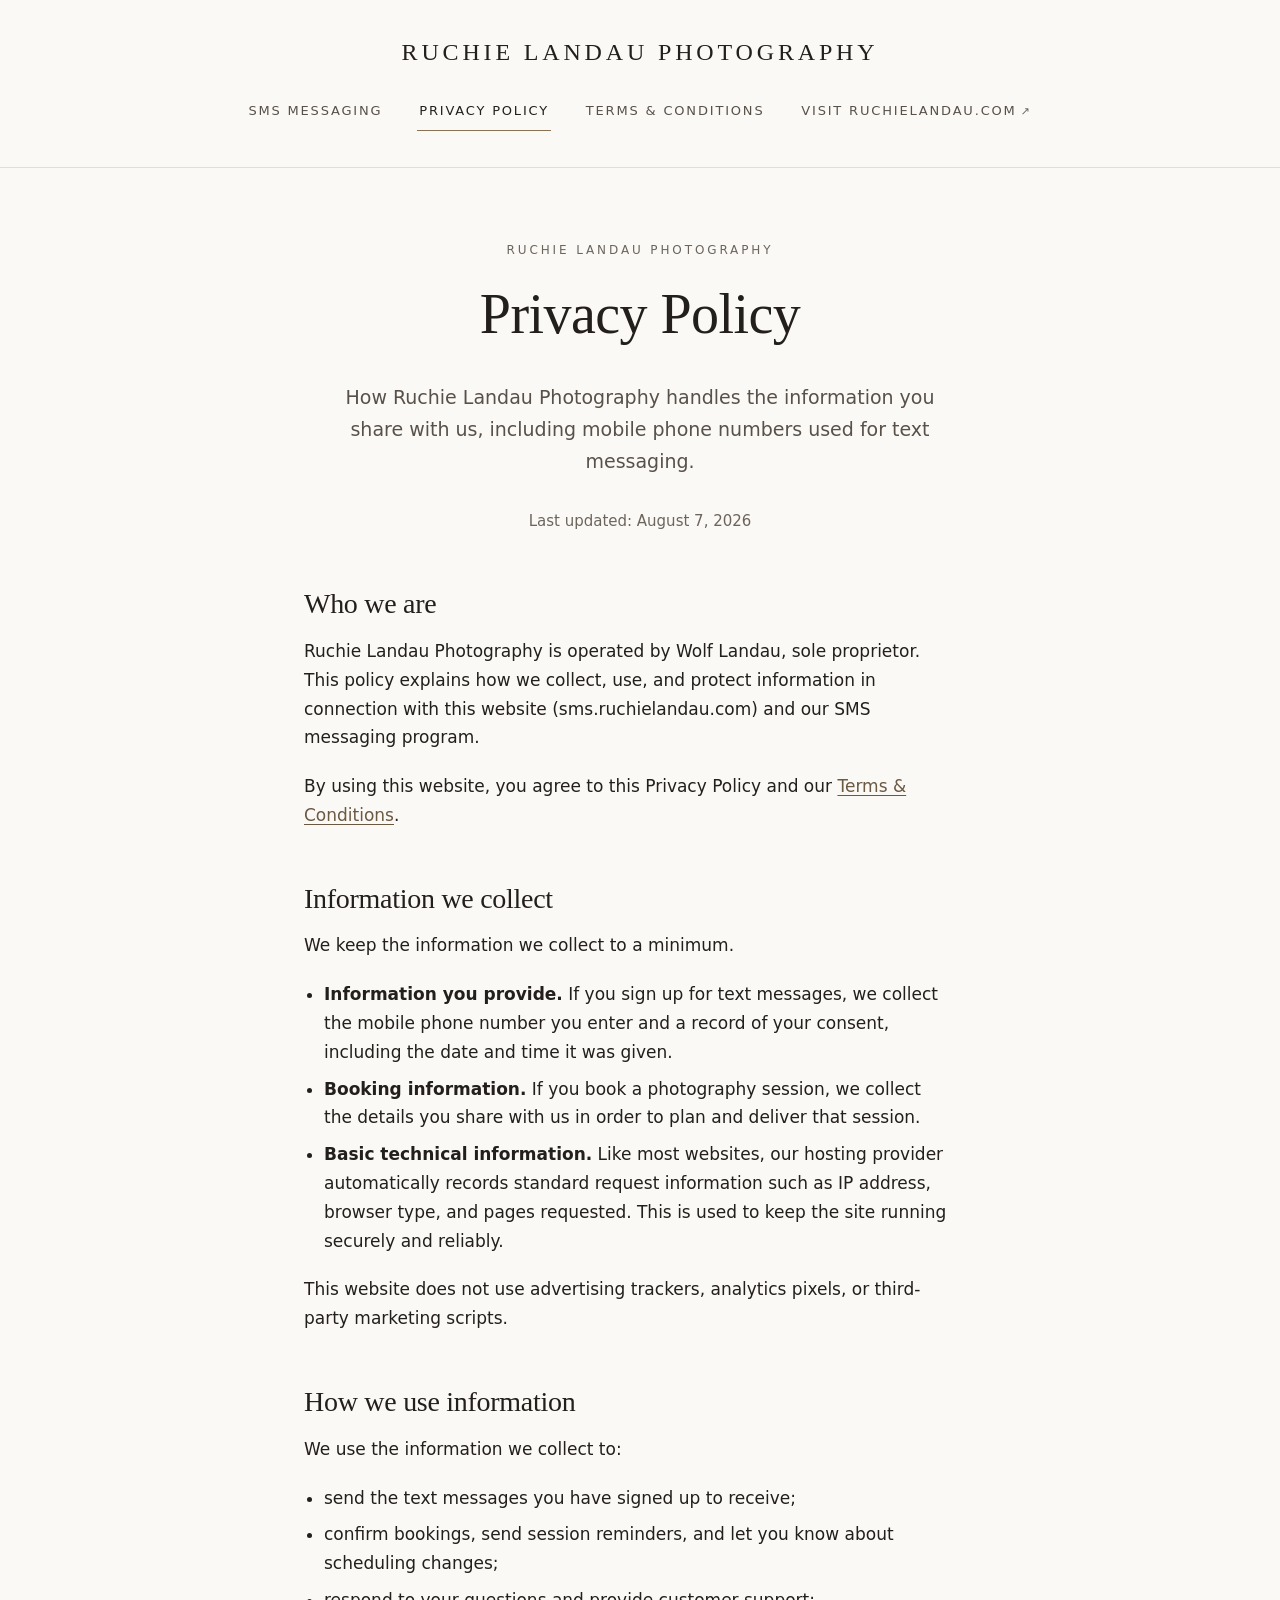
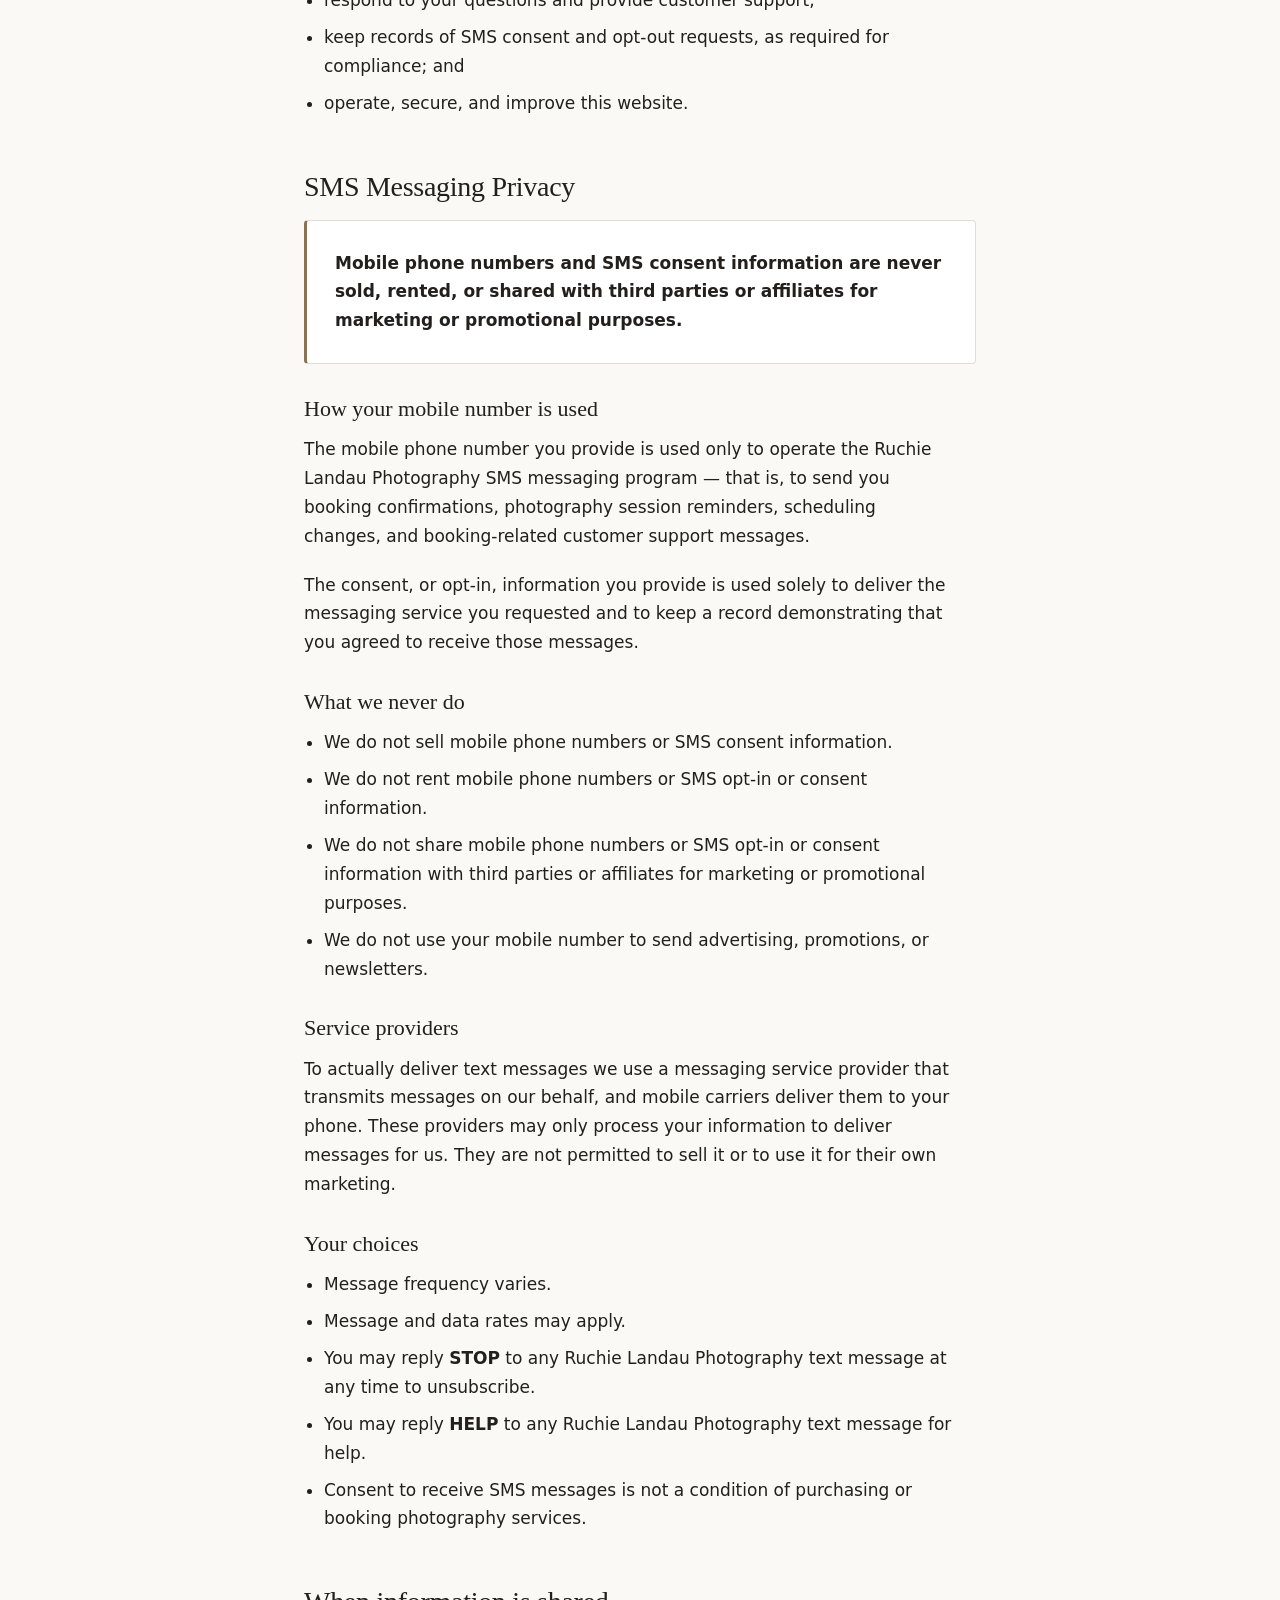
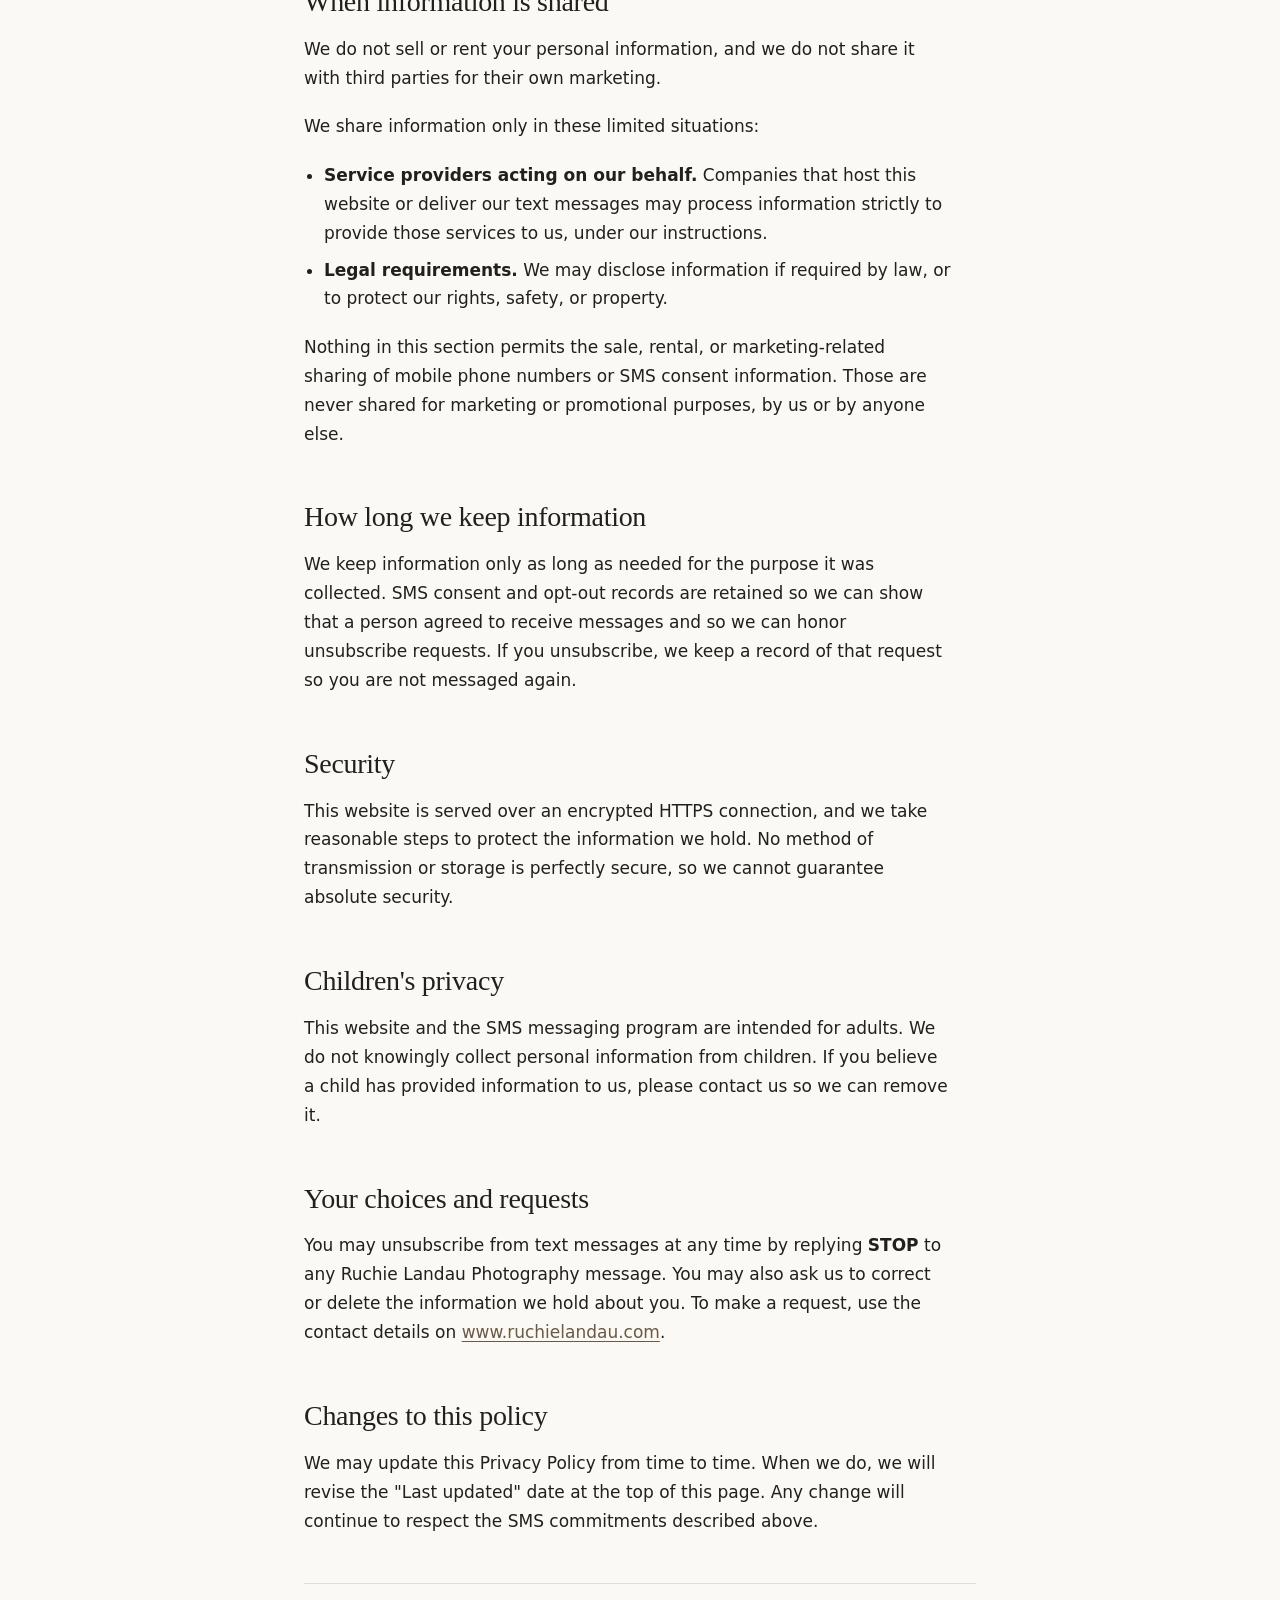
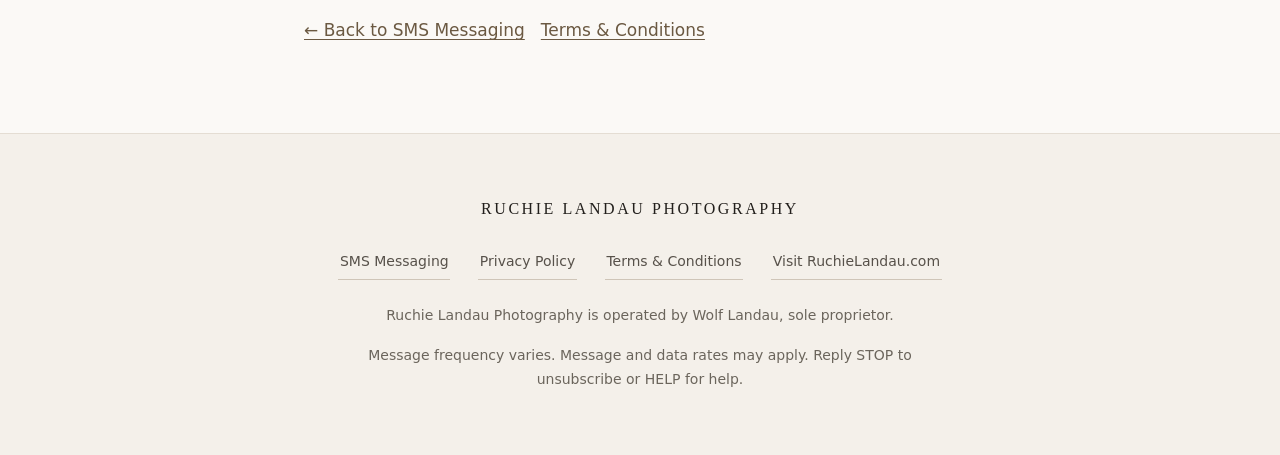
==== privacy-policy/index.html @ 2fbf7459 "Build SMS consent and compliance site (frontend only) Static three-page site for the Ruchie Landau P" ====
<!DOCTYPE html>
<html lang="en">
  <head>
    <meta charset="utf-8" />
    <meta name="viewport" content="width=device-width, initial-scale=1" />
    <title>Privacy Policy | Ruchie Landau Photography</title>
    <meta
      name="description"
      content="Privacy Policy for Ruchie Landau Photography, including how mobile phone numbers and SMS consent information are used and protected."
    />
    <link rel="canonical" href="https://sms.ruchielandau.com/privacy-policy" />
    <link rel="icon" href="/favicon.svg" type="image/svg+xml" />
    <link rel="stylesheet" href="/assets/css/site.css" />
  </head>
  <body>
    <a class="skip-link" href="#main">Skip to main content</a>

    <header class="site-header">
      <div class="shell site-header__inner">
        <a class="wordmark" href="/">Ruchie Landau Photography</a>
        <nav class="site-nav" aria-label="Primary">
          <ul>
            <li><a href="/">SMS Messaging</a></li>
            <li><a href="/privacy-policy" aria-current="page">Privacy Policy</a></li>
            <li><a href="/terms-and-conditions">Terms &amp; Conditions</a></li>
            <li>
              <a
                href="https://www.ruchielandau.com"
                rel="noopener noreferrer"
                target="_blank"
                >Visit RuchieLandau.com<span class="external-mark" aria-hidden="true"
                  >&#8599;</span
                ><span class="visually-hidden"> (opens in a new tab)</span></a
              >
            </li>
          </ul>
        </nav>
      </div>
    </header>

    <main id="main">
      <section class="page-intro shell shell--narrow">
        <p class="eyebrow">Ruchie Landau Photography</p>
        <h1>Privacy Policy</h1>
        <p class="lede">
          How Ruchie Landau Photography handles the information you share with
          us, including mobile phone numbers used for text messaging.
        </p>
      </section>

      <div class="doc shell shell--narrow">
        <p class="doc__meta">Last updated: August 7, 2026</p>

        <section aria-labelledby="who-we-are">
          <h2 id="who-we-are">Who we are</h2>
          <p>
            Ruchie Landau Photography is operated by Wolf Landau, sole
            proprietor. This policy explains how we collect, use, and protect
            information in connection with this website
            (<span>sms.ruchielandau.com</span>) and our SMS messaging program.
          </p>
          <p>
            By using this website, you agree to this Privacy Policy and our
            <a href="/terms-and-conditions">Terms &amp; Conditions</a>.
          </p>
        </section>

        <section aria-labelledby="information-we-collect">
          <h2 id="information-we-collect">Information we collect</h2>
          <p>We keep the information we collect to a minimum.</p>
          <ul>
            <li>
              <strong>Information you provide.</strong> If you sign up for text
              messages, we collect the mobile phone number you enter and a record
              of your consent, including the date and time it was given.
            </li>
            <li>
              <strong>Booking information.</strong> If you book a photography
              session, we collect the details you share with us in order to plan
              and deliver that session.
            </li>
            <li>
              <strong>Basic technical information.</strong> Like most websites,
              our hosting provider automatically records standard request
              information such as IP address, browser type, and pages requested.
              This is used to keep the site running securely and reliably.
            </li>
          </ul>
          <p>
            This website does not use advertising trackers, analytics pixels, or
            third-party marketing scripts.
          </p>
        </section>

        <section aria-labelledby="how-we-use">
          <h2 id="how-we-use">How we use information</h2>
          <p>We use the information we collect to:</p>
          <ul>
            <li>send the text messages you have signed up to receive;</li>
            <li>
              confirm bookings, send session reminders, and let you know about
              scheduling changes;
            </li>
            <li>respond to your questions and provide customer support;</li>
            <li>
              keep records of SMS consent and opt-out requests, as required for
              compliance; and
            </li>
            <li>operate, secure, and improve this website.</li>
          </ul>
        </section>

        <!-- ============ The section a TCR / Twilio reviewer looks for ============ -->
        <section aria-labelledby="sms-privacy">
          <h2 id="sms-privacy">SMS Messaging Privacy</h2>
          <div class="callout">
            <p>
              <strong
                >Mobile phone numbers and SMS consent information are never
                sold, rented, or shared with third parties or affiliates for
                marketing or promotional purposes.</strong
              >
            </p>
          </div>

          <h3>How your mobile number is used</h3>
          <p>
            The mobile phone number you provide is used only to operate the
            Ruchie Landau Photography SMS messaging program — that is, to send
            you booking confirmations, photography session reminders, scheduling
            changes, and booking-related customer support messages.
          </p>
          <p>
            The consent, or opt-in, information you provide is used solely to
            deliver the messaging service you requested and to keep a record
            demonstrating that you agreed to receive those messages.
          </p>

          <h3>What we never do</h3>
          <ul>
            <li>
              We do not sell mobile phone numbers or SMS consent information.
            </li>
            <li>
              We do not rent mobile phone numbers or SMS opt-in or consent
              information.
            </li>
            <li>
              We do not share mobile phone numbers or SMS opt-in or consent
              information with third parties or affiliates for marketing or
              promotional purposes.
            </li>
            <li>
              We do not use your mobile number to send advertising, promotions,
              or newsletters.
            </li>
          </ul>

          <h3>Service providers</h3>
          <p>
            To actually deliver text messages we use a messaging service provider
            that transmits messages on our behalf, and mobile carriers deliver
            them to your phone. These providers may only process your
            information to deliver messages for us. They are not permitted to
            sell it or to use it for their own marketing.
          </p>

          <h3>Your choices</h3>
          <ul>
            <li>Message frequency varies.</li>
            <li>Message and data rates may apply.</li>
            <li>
              You may reply <strong>STOP</strong> to any Ruchie Landau
              Photography text message at any time to unsubscribe.
            </li>
            <li>
              You may reply <strong>HELP</strong> to any Ruchie Landau
              Photography text message for help.
            </li>
            <li>
              Consent to receive SMS messages is not a condition of purchasing or
              booking photography services.
            </li>
          </ul>
        </section>

        <section aria-labelledby="sharing">
          <h2 id="sharing">When information is shared</h2>
          <p>
            We do not sell or rent your personal information, and we do not share
            it with third parties for their own marketing.
          </p>
          <p>
            We share information only in these limited situations:
          </p>
          <ul>
            <li>
              <strong>Service providers acting on our behalf.</strong> Companies
              that host this website or deliver our text messages may process
              information strictly to provide those services to us, under our
              instructions.
            </li>
            <li>
              <strong>Legal requirements.</strong> We may disclose information if
              required by law, or to protect our rights, safety, or property.
            </li>
          </ul>
          <p>
            Nothing in this section permits the sale, rental, or marketing-related
            sharing of mobile phone numbers or SMS consent information. Those are
            never shared for marketing or promotional purposes, by us or by
            anyone else.
          </p>
        </section>

        <section aria-labelledby="retention">
          <h2 id="retention">How long we keep information</h2>
          <p>
            We keep information only as long as needed for the purpose it was
            collected. SMS consent and opt-out records are retained so we can
            show that a person agreed to receive messages and so we can honor
            unsubscribe requests. If you unsubscribe, we keep a record of that
            request so you are not messaged again.
          </p>
        </section>

        <section aria-labelledby="security">
          <h2 id="security">Security</h2>
          <p>
            This website is served over an encrypted HTTPS connection, and we
            take reasonable steps to protect the information we hold. No method
            of transmission or storage is perfectly secure, so we cannot
            guarantee absolute security.
          </p>
        </section>

        <section aria-labelledby="childrens-privacy">
          <h2 id="childrens-privacy">Children's privacy</h2>
          <p>
            This website and the SMS messaging program are intended for adults.
            We do not knowingly collect personal information from children. If
            you believe a child has provided information to us, please contact us
            so we can remove it.
          </p>
        </section>

        <section aria-labelledby="your-choices">
          <h2 id="your-choices">Your choices and requests</h2>
          <p>
            You may unsubscribe from text messages at any time by replying
            <strong>STOP</strong> to any Ruchie Landau Photography message. You
            may also ask us to correct or delete the information we hold about
            you. To make a request, use the contact details on
            <a
              href="https://www.ruchielandau.com"
              rel="noopener noreferrer"
              target="_blank"
              >www.ruchielandau.com</a
            >.
          </p>
        </section>

        <section aria-labelledby="changes">
          <h2 id="changes">Changes to this policy</h2>
          <p>
            We may update this Privacy Policy from time to time. When we do, we
            will revise the "Last updated" date at the top of this page. Any
            change will continue to respect the SMS commitments described above.
          </p>
        </section>

        <nav class="doc-links" aria-label="Related pages">
          <a href="/">&#8592; Back to SMS Messaging</a>
          <a href="/terms-and-conditions">Terms &amp; Conditions</a>
        </nav>
      </div>
    </main>

    <footer class="site-footer">
      <div class="shell site-footer__inner">
        <a class="wordmark" href="/">Ruchie Landau Photography</a>

        <nav class="footer-nav" aria-label="Footer">
          <ul>
            <li><a href="/">SMS Messaging</a></li>
            <li><a href="/privacy-policy">Privacy Policy</a></li>
            <li><a href="/terms-and-conditions">Terms &amp; Conditions</a></li>
            <li>
              <a
                href="https://www.ruchielandau.com"
                rel="noopener noreferrer"
                target="_blank"
                >Visit RuchieLandau.com<span class="visually-hidden">
                  (opens in a new tab)</span
                ></a
              >
            </li>
          </ul>
        </nav>

        <div class="site-footer__legal">
          <p>
            Ruchie Landau Photography is operated by Wolf Landau, sole
            proprietor.
          </p>
          <p>
            Message frequency varies. Message and data rates may apply. Reply
            STOP to unsubscribe or HELP for help.
          </p>
        </div>
      </div>
    </footer>
  </body>
</html>
---- assets/css/site.css ----
/* ==========================================================================
   Ruchie Landau Photography — SMS Messaging site
   Single stylesheet. No build step, no frameworks, no third-party requests.
   ========================================================================== */

/* --------------------------------------------------------------------------
   1. Design tokens
   -------------------------------------------------------------------------- */

:root {
  /* Warm, photographic neutrals. */
  --paper: #fbf9f6;
  --paper-raised: #ffffff;
  --paper-tint: #f4f0ea;

  /* All three clear WCAG AA (4.5:1) against both --paper and --paper-tint. */
  --ink: #221f1c;
  --ink-muted: #57514a;
  --ink-faint: #6b655c;
  --ink-placeholder: #736c63;

  --line: #e4ddd3;
  --line-strong: #cfc5b8;

  --accent: #8a7355;
  --accent-deep: #6b5942;

  --error: #93341f;
  --error-tint: #fdf3f0;
  --notice-tint: #f3f1ec;

  --focus: #3f3a34;

  /* Type */
  --font-display: "Iowan Old Style", "Palatino Linotype", Palatino, "Book Antiqua",
    Georgia, "Times New Roman", serif;
  --font-body: system-ui, -apple-system, "Segoe UI", Roboto, "Helvetica Neue",
    Arial, sans-serif;

  /* Rhythm */
  --measure: 66ch;
  --shell: 68rem;
  --gutter: clamp(1.25rem, 5vw, 3rem);
  --section-gap: clamp(3.25rem, 7.5vw, 5.5rem);
  --radius: 4px;
}

/* --------------------------------------------------------------------------
   2. Base
   -------------------------------------------------------------------------- */

*,
*::before,
*::after {
  box-sizing: border-box;
}

html {
  -webkit-text-size-adjust: 100%;
  scroll-behavior: smooth;
}

body {
  margin: 0;
  background-color: var(--paper);
  color: var(--ink);
  font-family: var(--font-body);
  font-size: 1.0625rem;
  line-height: 1.7;
  /* Guards against any single wide element forcing a sideways scroll. */
  overflow-x: hidden;
}

@media (prefers-reduced-motion: reduce) {
  html {
    scroll-behavior: auto;
  }

  *,
  *::before,
  *::after {
    animation-duration: 0.01ms !important;
    animation-iteration-count: 1 !important;
    transition-duration: 0.01ms !important;
  }
}

h1,
h2,
h3 {
  font-family: var(--font-display);
  font-weight: 400;
  line-height: 1.18;
  letter-spacing: -0.01em;
  color: var(--ink);
  margin: 0 0 0.6em;
  text-wrap: balance;
}

h1 {
  font-size: clamp(2.25rem, 6.5vw, 3.5rem);
}

h2 {
  font-size: clamp(1.65rem, 4vw, 2.25rem);
}

h3 {
  font-size: clamp(1.15rem, 2.4vw, 1.3rem);
  letter-spacing: 0;
}

p {
  margin: 0 0 1.15em;
  max-width: var(--measure);
}

p:last-child {
  margin-bottom: 0;
}

ul {
  max-width: var(--measure);
}

strong {
  font-weight: 600;
}

a {
  color: var(--accent-deep);
  text-decoration: underline;
  text-underline-offset: 0.18em;
  text-decoration-thickness: 1px;
  transition: color 0.18s ease, text-decoration-color 0.18s ease;
}

a:hover {
  color: var(--ink);
}

/* One consistent, high-contrast focus treatment everywhere. */
a:focus-visible,
button:focus-visible,
input:focus-visible,
[tabindex]:focus-visible {
  outline: 2px solid var(--focus);
  outline-offset: 3px;
  border-radius: 2px;
}

img,
svg {
  max-width: 100%;
  height: auto;
}

/* --------------------------------------------------------------------------
   3. Layout helpers
   -------------------------------------------------------------------------- */

.shell {
  width: 100%;
  max-width: var(--shell);
  margin-inline: auto;
  padding-inline: var(--gutter);
}

.shell--narrow {
  max-width: 48rem;
}

.skip-link {
  position: absolute;
  left: -9999px;
  top: 0;
  z-index: 50;
  background: var(--ink);
  color: var(--paper);
  padding: 0.75rem 1.25rem;
  text-decoration: none;
  border-radius: 0 0 var(--radius) 0;
}

.skip-link:focus {
  left: 0;
  color: var(--paper);
}

.visually-hidden {
  position: absolute;
  width: 1px;
  height: 1px;
  padding: 0;
  margin: -1px;
  overflow: hidden;
  clip: rect(0 0 0 0);
  clip-path: inset(50%);
  white-space: nowrap;
  border: 0;
}

/* --------------------------------------------------------------------------
   4. Header + navigation
   -------------------------------------------------------------------------- */

.site-header {
  border-bottom: 1px solid var(--line);
  background: var(--paper);
  padding-block: clamp(1.5rem, 4vw, 2.25rem);
}

.site-header__inner {
  display: flex;
  flex-direction: column;
  align-items: center;
  gap: clamp(1rem, 3vw, 1.5rem);
  text-align: center;
}

.wordmark {
  display: inline-block;
  font-family: var(--font-display);
  font-size: clamp(1.15rem, 3.2vw, 1.5rem);
  letter-spacing: 0.16em;
  text-transform: uppercase;
  text-decoration: none;
  color: var(--ink);
  line-height: 1.35;
}

.wordmark:hover {
  color: var(--accent-deep);
}

.site-nav ul {
  display: flex;
  flex-wrap: wrap;
  justify-content: center;
  gap: 0.35rem clamp(1rem, 3vw, 2rem);
  list-style: none;
  margin: 0;
  padding: 0;
  max-width: none;
}

.site-nav a {
  display: inline-block;
  padding: 0.5rem 0.15rem;
  font-size: 0.8125rem;
  letter-spacing: 0.14em;
  text-transform: uppercase;
  text-decoration: none;
  color: var(--ink-muted);
  border-bottom: 1px solid transparent;
}

.site-nav a:hover {
  color: var(--ink);
  border-bottom-color: var(--line-strong);
}

.site-nav a[aria-current="page"] {
  color: var(--ink);
  border-bottom-color: var(--accent);
}

.site-nav .external-mark {
  font-size: 0.85em;
  margin-left: 0.35em;
  color: var(--ink-faint);
}

/* --------------------------------------------------------------------------
   5. Hero
   -------------------------------------------------------------------------- */

.hero {
  padding-block: clamp(3rem, 9vw, 5.5rem) clamp(2.5rem, 7vw, 4.5rem);
  text-align: center;
}

.eyebrow {
  margin: 0 0 1.25rem;
  font-size: 0.75rem;
  letter-spacing: 0.24em;
  text-transform: uppercase;
  color: var(--ink-faint);
  max-width: none;
}

.hero h1 {
  margin-bottom: 0.5em;
}

.hero .lede,
.page-intro .lede {
  margin-inline: auto;
  max-width: 40rem;
  font-size: clamp(1.0625rem, 2.4vw, 1.1875rem);
  color: var(--ink-muted);
}

.rule {
  width: 3.5rem;
  height: 1px;
  margin: clamp(1.75rem, 4vw, 2.5rem) auto;
  background: var(--line-strong);
  border: 0;
}

.operator-note {
  margin: 0 auto;
  max-width: 34rem;
  font-size: 0.9375rem;
  color: var(--ink-faint);
  font-style: italic;
}

/* --------------------------------------------------------------------------
   6. Sections + cards
   -------------------------------------------------------------------------- */

/* Vertical rhythm: sections alternate between plain and tinted bands, and the
   band edge is a visible rule — so every section carries the same padding on
   both sides and the rule always gets equal breathing room above and below. */
.section {
  padding-block: var(--section-gap);
}

.section--tinted {
  background: var(--paper-tint);
  border-block: 1px solid var(--line);
}

.section__head {
  max-width: 40rem;
  margin-bottom: clamp(1.75rem, 4vw, 2.5rem);
}

.section--centered .section__head {
  margin-inline: auto;
  text-align: center;
}

/* Centred intro copy reads better on a shorter measure. */
.section--centered .section__head p {
  margin-inline: auto;
  max-width: 34rem;
  text-wrap: pretty;
}

.card {
  background: var(--paper-raised);
  border: 1px solid var(--line);
  border-radius: var(--radius);
  padding: clamp(1.5rem, 5vw, 3rem);
  max-width: 42rem;
  margin-inline: auto;
  box-shadow: 0 1px 2px rgba(34, 31, 28, 0.03),
    0 12px 32px -20px rgba(34, 31, 28, 0.22);
}

.card h2 {
  margin-top: 0;
}

.card__intro {
  color: var(--ink-muted);
  margin-bottom: 2rem;
}

.card__footnote {
  margin-top: 1.75rem;
  padding-top: 1.5rem;
  border-top: 1px solid var(--line);
  font-size: 0.9375rem;
  color: var(--ink-muted);
}

/* --------------------------------------------------------------------------
   7. Forms
   -------------------------------------------------------------------------- */

.field {
  margin-bottom: 1.75rem;
}

.field > label {
  display: block;
  font-size: 0.9375rem;
  font-weight: 600;
  letter-spacing: 0.02em;
  margin-bottom: 0.4rem;
}

.field__hint {
  margin: 0 0 0.65rem;
  font-size: 0.9375rem;
  color: var(--ink-faint);
  max-width: none;
}

input[type="tel"] {
  display: block;
  width: 100%;
  /* 16px minimum keeps iOS Safari from zooming on focus. */
  font-size: 1.0625rem;
  font-family: inherit;
  color: var(--ink);
  background: var(--paper-raised);
  padding: 0.9rem 1rem;
  min-height: 3.25rem;
  border: 1px solid var(--line-strong);
  border-radius: var(--radius);
  transition: border-color 0.18s ease, box-shadow 0.18s ease;
}

input[type="tel"]::placeholder {
  color: var(--ink-placeholder);
}

input[type="tel"]:hover {
  border-color: var(--ink-faint);
}

input[type="tel"]:focus {
  outline: 2px solid var(--focus);
  outline-offset: 2px;
  border-color: var(--focus);
}

input[type="tel"][aria-invalid="true"] {
  border-color: var(--error);
  border-width: 2px;
  background: var(--error-tint);
}

/* Consent block — deliberately generous, readable, and visually distinct. */
.consent {
  margin: 0 0 1.75rem;
  padding: clamp(1.1rem, 3.5vw, 1.5rem);
  background: var(--paper-tint);
  border: 1px solid var(--line);
  border-radius: var(--radius);
}

.consent__control {
  display: flex;
  align-items: flex-start;
  gap: clamp(0.7rem, 2.5vw, 0.9rem);
}

/* Deliberately larger than a default checkbox: this is the consent control and
   it has to be obvious and easy to hit on a phone. */
.consent__control input[type="checkbox"] {
  flex: 0 0 auto;
  width: 1.75rem;
  height: 1.75rem;
  margin: 0.05rem 0 0;
  accent-color: var(--accent-deep);
  cursor: pointer;
}

.consent__control input[type="checkbox"]:focus-visible {
  outline: 2px solid var(--focus);
  outline-offset: 3px;
}

.consent__text {
  display: block;
  font-size: 1rem;
  line-height: 1.65;
  color: var(--ink);
  max-width: none;
  cursor: pointer;
}

.consent__text a {
  font-weight: 600;
  white-space: nowrap;
}

.consent[data-invalid="true"] {
  border-color: var(--error);
  border-width: 2px;
  background: var(--error-tint);
}

/* Inline validation messages. Never colour alone: icon + text + aria. */
.field-error {
  display: none;
  align-items: flex-start;
  gap: 0.5rem;
  margin: 0.65rem 0 0;
  font-size: 0.9375rem;
  font-weight: 500;
  color: var(--error);
  max-width: none;
}

.field-error[data-visible="true"] {
  display: flex;
}

.field-error::before {
  content: "!";
  flex: 0 0 auto;
  display: inline-grid;
  place-items: center;
  width: 1.25rem;
  height: 1.25rem;
  margin-top: 0.15rem;
  border: 1.5px solid currentColor;
  border-radius: 50%;
  font-size: 0.8125rem;
  font-weight: 700;
  line-height: 1;
}

.button {
  display: inline-flex;
  align-items: center;
  justify-content: center;
  width: 100%;
  min-height: 3.375rem;
  /* Roomier once there is width for it; tighter on narrow phones so long
     labels such as "Unsubscribe from SMS" stay on one line. */
  padding: 0.95rem 1.25rem;
  font-family: var(--font-body);
  font-size: 0.875rem;
  font-weight: 600;
  letter-spacing: 0.16em;
  text-transform: uppercase;
  text-decoration: none;
  color: var(--paper);
  background: var(--ink);
  border: 1px solid var(--ink);
  border-radius: var(--radius);
  cursor: pointer;
  transition: background-color 0.2s ease, border-color 0.2s ease,
    color 0.2s ease, transform 0.12s ease;
}

.button:hover {
  background: var(--accent-deep);
  border-color: var(--accent-deep);
  color: var(--paper);
}

.button:active {
  transform: translateY(1px);
}

.button--quiet {
  color: var(--ink);
  background: transparent;
  border-color: var(--line-strong);
}

.button--quiet:hover {
  color: var(--ink);
  background: var(--paper-tint);
  border-color: var(--ink);
}

@media (min-width: 30rem) {
  .button {
    width: auto;
    min-width: 15rem;
    padding-inline: 2rem;
  }
}

/* Result / status message shown after local validation passes. */
.form-status {
  margin-top: 1.5rem;
}

.form-status:empty {
  margin-top: 0;
}

.notice {
  padding: 1.15rem 1.25rem;
  background: var(--notice-tint);
  border: 1px solid var(--line-strong);
  border-left: 3px solid var(--accent);
  border-radius: var(--radius);
  font-size: 1rem;
  color: var(--ink);
}

.notice p {
  max-width: none;
}

.notice p + p {
  margin-top: 0.5rem;
}

.notice__title {
  font-weight: 600;
}

/* --------------------------------------------------------------------------
   8. FAQ / program information
   -------------------------------------------------------------------------- */

.faq {
  display: grid;
  gap: clamp(1.75rem, 4vw, 2.5rem);
  max-width: 46rem;
  margin-inline: auto;
}

@media (min-width: 48rem) {
  .faq {
    grid-template-columns: repeat(2, minmax(0, 1fr));
    max-width: 60rem;
  }
}

.faq__item h3 {
  margin-bottom: 0.4em;
}

.faq__item p {
  color: var(--ink-muted);
  margin-bottom: 0;
}

/* --------------------------------------------------------------------------
   9. Long-form legal pages
   -------------------------------------------------------------------------- */

.page-intro {
  padding-block: clamp(3rem, 8vw, 4.5rem) clamp(1.5rem, 4vw, 2rem);
  text-align: center;
}

.doc {
  /* Slightly tighter measure than the rest of the site: long-form legal copy
     is easier to read on a shorter line. */
  --measure: 60ch;
  padding-bottom: var(--section-gap);
}

.doc__meta {
  margin: 0 0 clamp(2rem, 5vw, 3rem);
  font-size: 0.9375rem;
  color: var(--ink-faint);
  text-align: center;
  max-width: none;
}

.doc section {
  margin-bottom: clamp(2.25rem, 5vw, 3rem);
}

.doc h2 {
  font-size: clamp(1.4rem, 3.2vw, 1.75rem);
  padding-top: 0.25rem;
}

/* Sub-headings need clear separation from body copy at the same optical size. */
.doc h3 {
  margin-top: 2rem;
  font-size: clamp(1.25rem, 2.8vw, 1.375rem);
}

.doc ul {
  padding-left: 1.25rem;
  margin: 0 0 1.15em;
}

.doc li {
  margin-bottom: 0.5rem;
}

.doc li:last-child {
  margin-bottom: 0;
}

.doc .callout {
  padding: clamp(1.25rem, 4vw, 1.75rem);
  background: var(--paper-raised);
  border: 1px solid var(--line);
  border-left: 3px solid var(--accent);
  border-radius: var(--radius);
}

.doc .callout > :last-child {
  margin-bottom: 0;
}

.term-list {
  margin: 0;
  display: grid;
  gap: 0.9rem 1.5rem;
}

.term-list dt {
  font-weight: 600;
  font-size: 0.9375rem;
  letter-spacing: 0.02em;
}

.term-list dd {
  margin: 0.15rem 0 0;
  color: var(--ink-muted);
}

@media (min-width: 40rem) {
  .term-list {
    grid-template-columns: 12rem minmax(0, 1fr);
    align-items: baseline;
  }

  .term-list dt {
    grid-column: 1;
  }

  .term-list dd {
    grid-column: 2;
    margin-top: 0;
  }
}

.doc-links {
  display: flex;
  flex-wrap: wrap;
  gap: 1rem;
  margin-top: clamp(2rem, 5vw, 3rem);
  padding-top: clamp(1.5rem, 4vw, 2rem);
  border-top: 1px solid var(--line);
}

/* --------------------------------------------------------------------------
   10. Footer
   -------------------------------------------------------------------------- */

.site-footer {
  border-top: 1px solid var(--line);
  background: var(--paper-tint);
  padding-block: clamp(2.5rem, 7vw, 4rem);
}

.site-footer__inner {
  display: grid;
  gap: 1.5rem;
  justify-items: center;
  text-align: center;
}

.site-footer .wordmark {
  font-size: 1rem;
}

.footer-nav ul {
  display: flex;
  flex-wrap: wrap;
  justify-content: center;
  gap: 0.5rem clamp(1rem, 3vw, 1.75rem);
  list-style: none;
  margin: 0;
  padding: 0;
  max-width: none;
}

.footer-nav a {
  display: inline-block;
  padding: 0.35rem 0.1rem;
  font-size: 0.875rem;
  color: var(--ink-muted);
  text-decoration: none;
  border-bottom: 1px solid var(--line-strong);
}

.footer-nav a:hover {
  color: var(--ink);
  border-bottom-color: var(--ink);
}

.site-footer__legal {
  font-size: 0.875rem;
  color: var(--ink-faint);
  max-width: 34rem;
}

.site-footer__legal p {
  max-width: none;
}
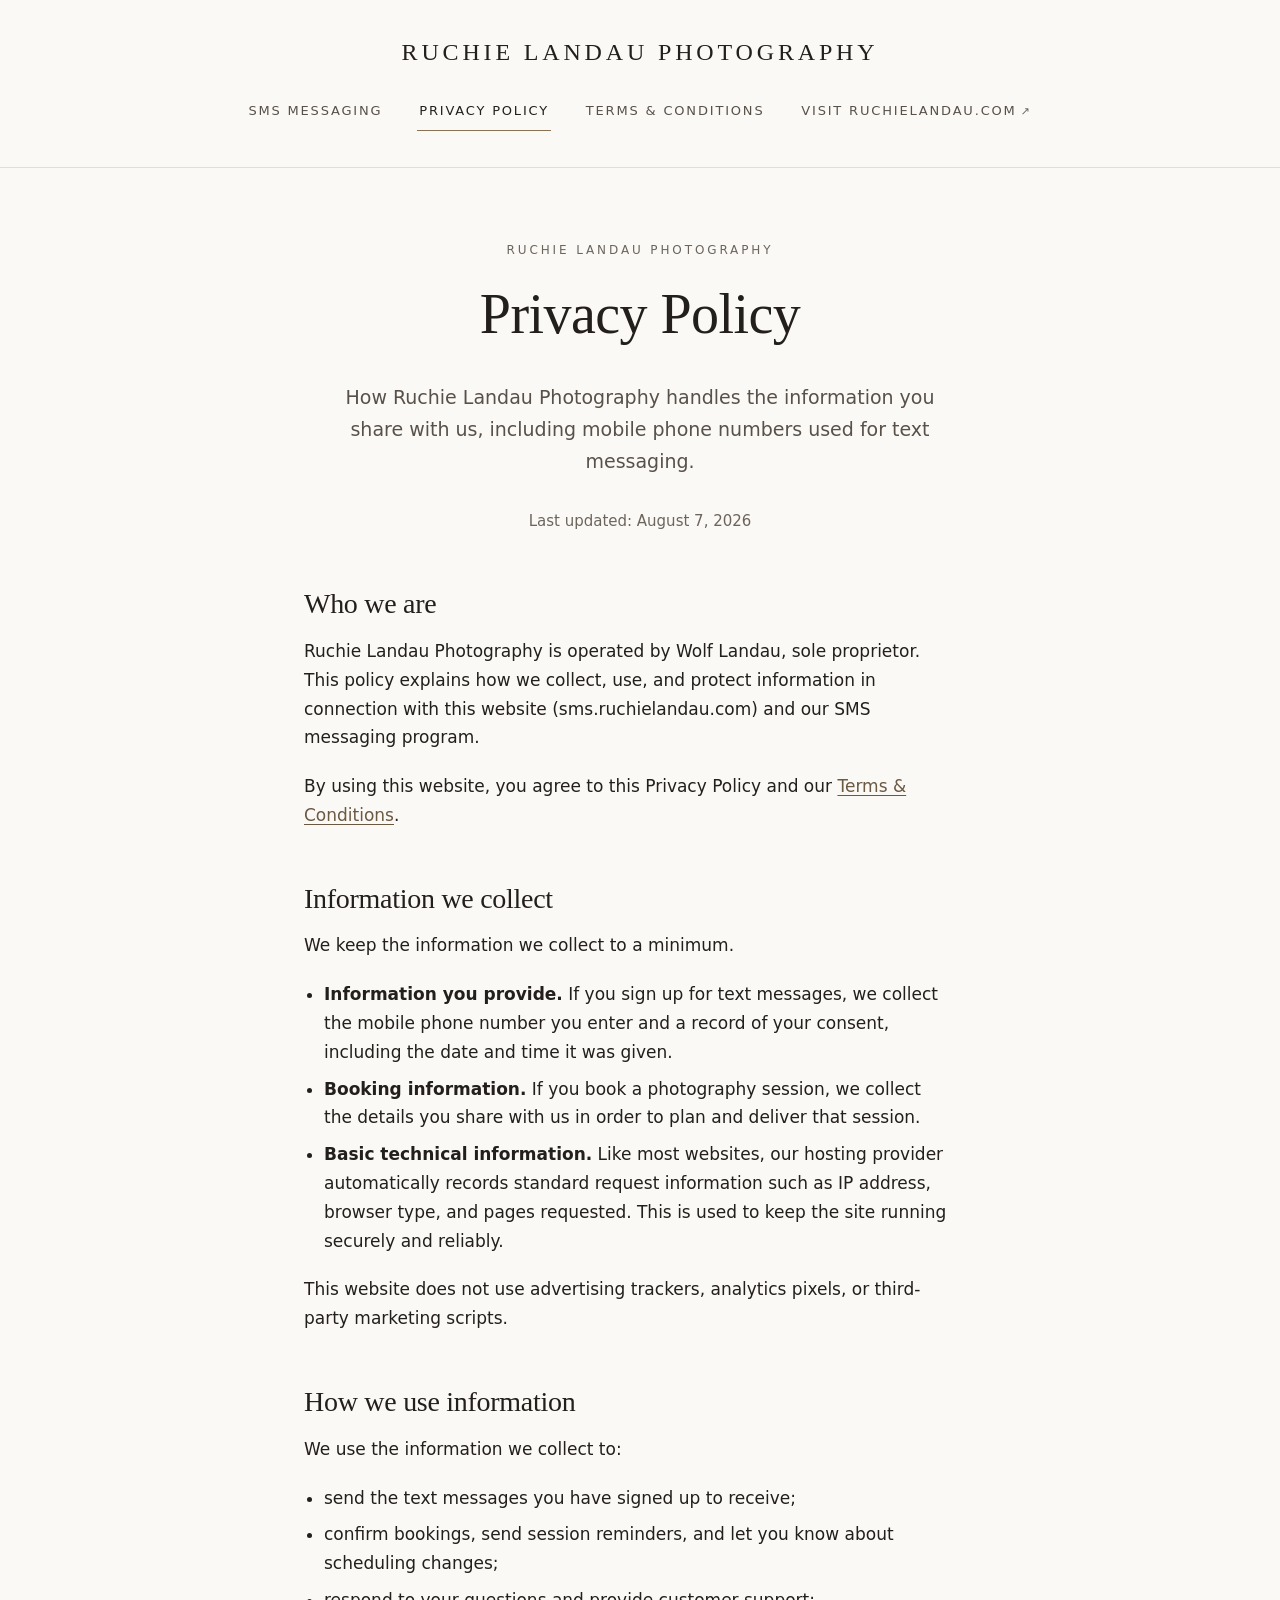
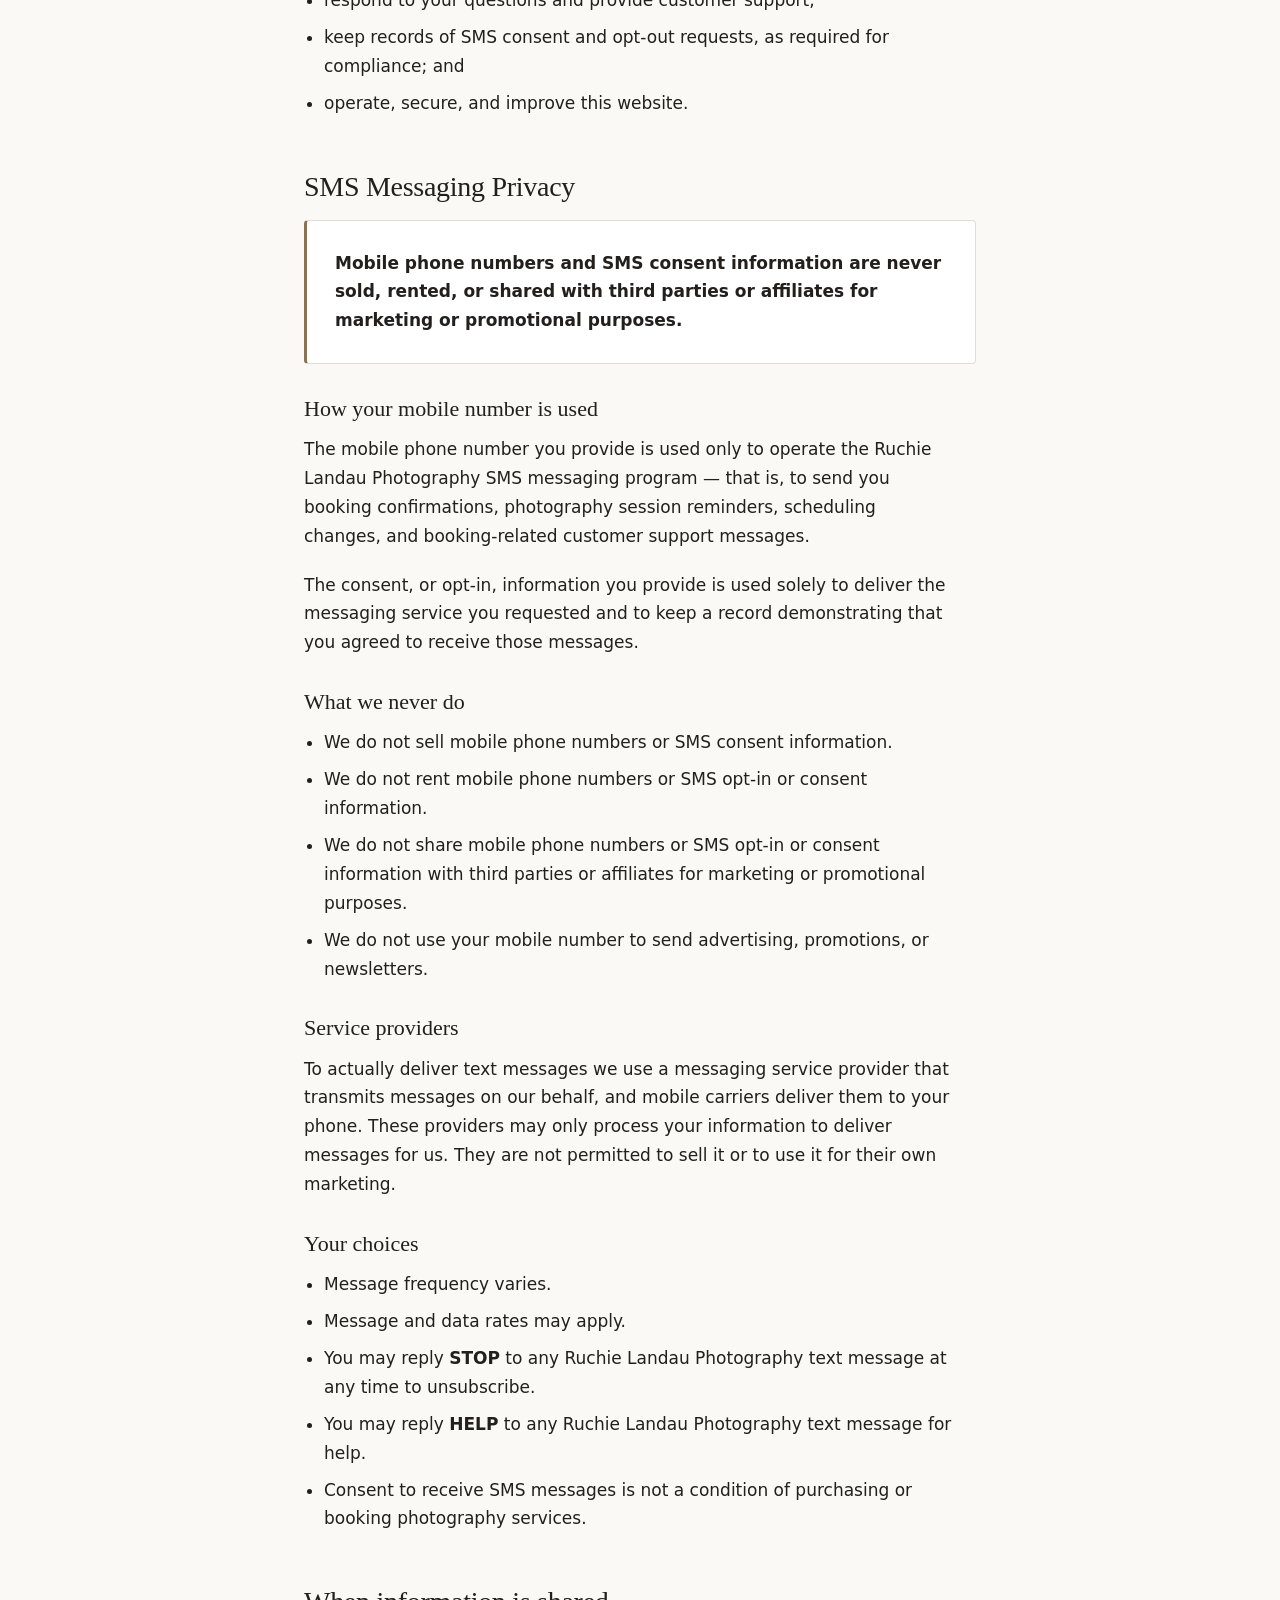
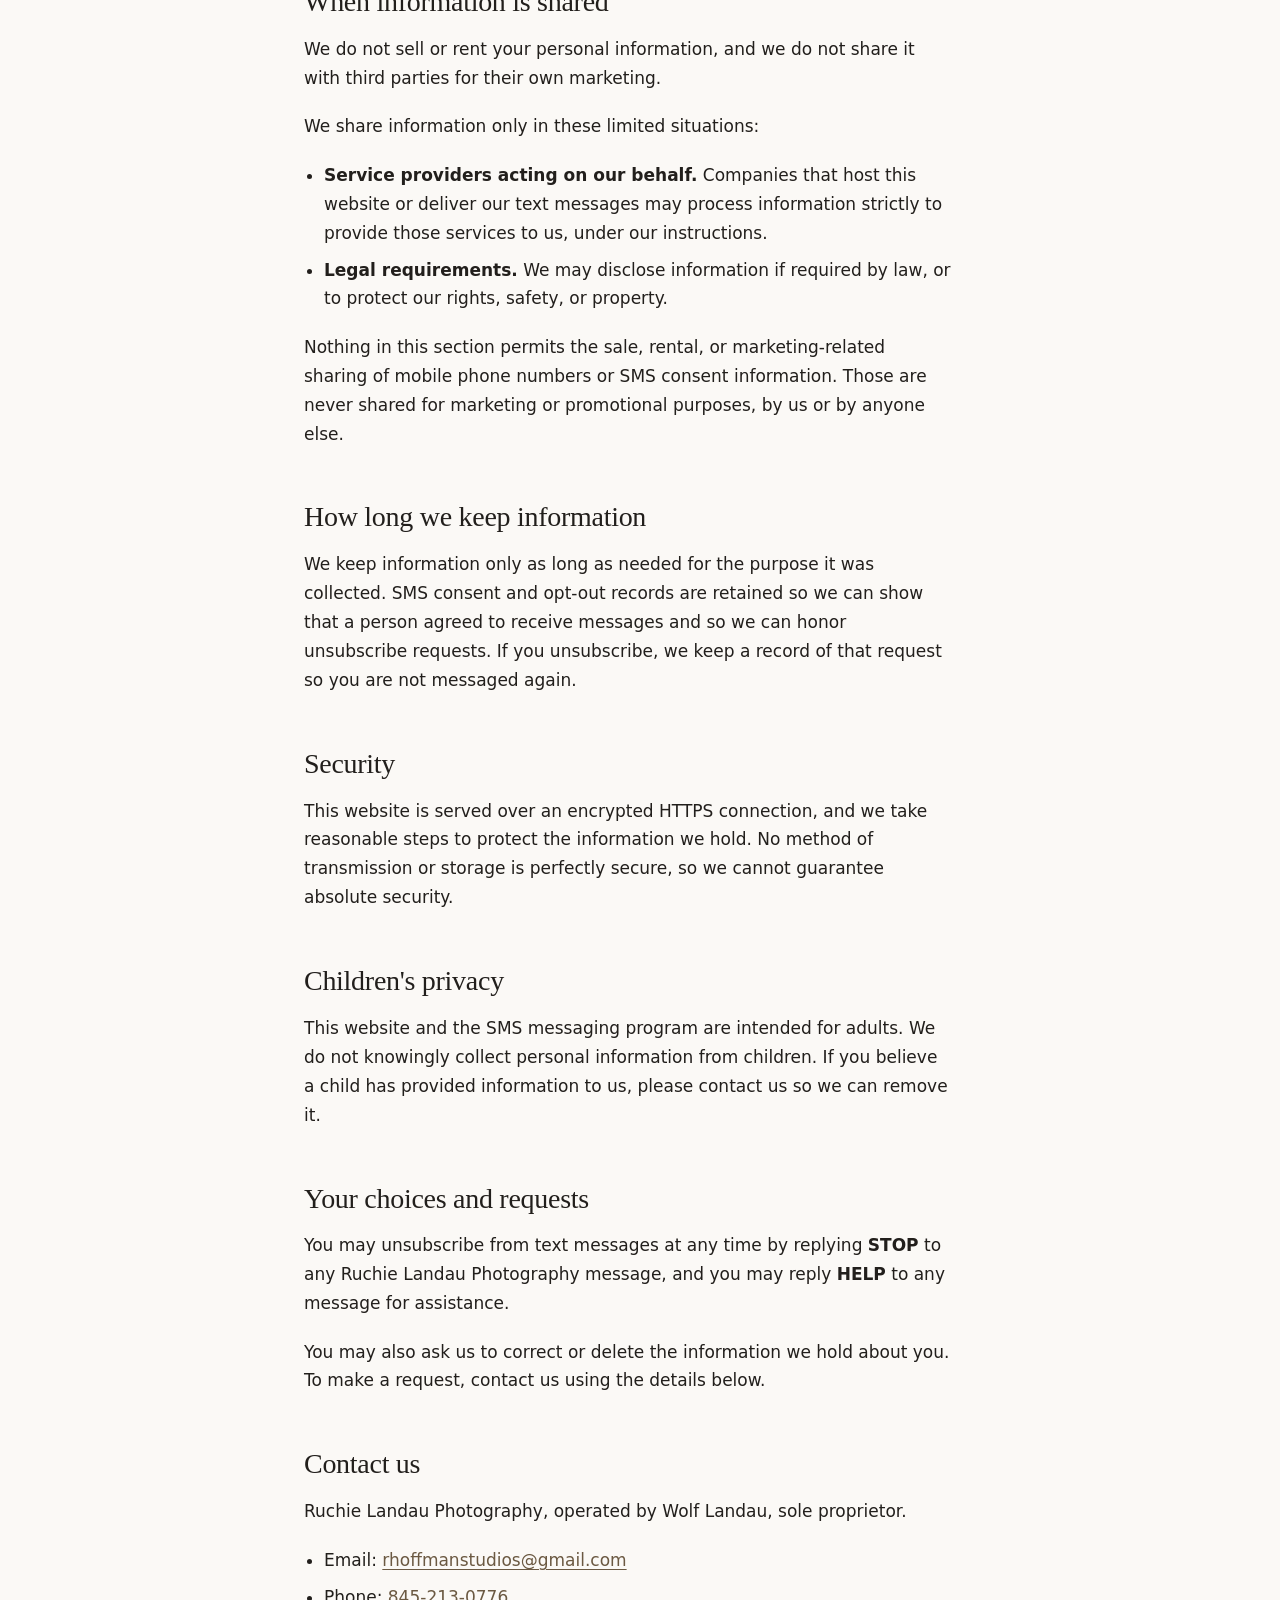
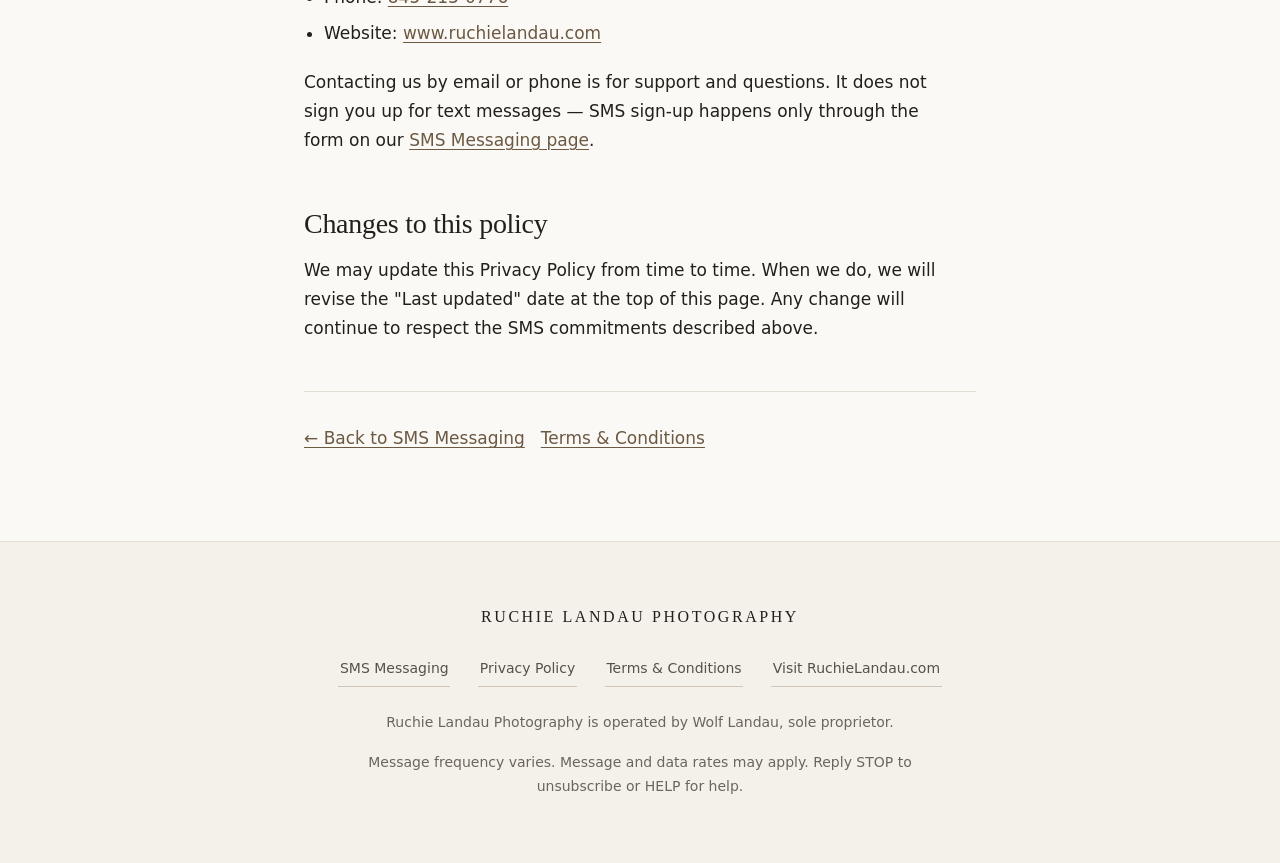
==== commit c89186dc: "Simulate the full SMS opt-in and opt-out experience in the browser The forms now reproduce the finis" ====
--- a/privacy-policy/index.html
+++ b/privacy-policy/index.html
@@ -248,15 +248,43 @@
           <h2 id="your-choices">Your choices and requests</h2>
           <p>
             You may unsubscribe from text messages at any time by replying
-            <strong>STOP</strong> to any Ruchie Landau Photography message. You
-            may also ask us to correct or delete the information we hold about
-            you. To make a request, use the contact details on
-            <a
-              href="https://www.ruchielandau.com"
-              rel="noopener noreferrer"
-              target="_blank"
-              >www.ruchielandau.com</a
-            >.
+            <strong>STOP</strong> to any Ruchie Landau Photography message, and
+            you may reply <strong>HELP</strong> to any message for assistance.
+          </p>
+          <p>
+            You may also ask us to correct or delete the information we hold
+            about you. To make a request, contact us using the details below.
+          </p>
+        </section>
+
+        <section aria-labelledby="contact">
+          <h2 id="contact">Contact us</h2>
+          <p>
+            Ruchie Landau Photography, operated by Wolf Landau, sole proprietor.
+          </p>
+          <ul>
+            <li>
+              Email:
+              <a href="mailto:rhoffmanstudios@gmail.com"
+                >rhoffmanstudios@gmail.com</a
+              >
+            </li>
+            <li>Phone: <a href="tel:+18452130776">845&#8209;213&#8209;0776</a></li>
+            <li>
+              Website:
+              <a
+                href="https://www.ruchielandau.com"
+                rel="noopener noreferrer"
+                target="_blank"
+                >www.ruchielandau.com</a
+              >
+            </li>
+          </ul>
+          <p>
+            Contacting us by email or phone is for support and questions. It
+            does not sign you up for text messages &mdash; SMS sign-up happens
+            only through the form on our
+            <a href="/">SMS Messaging page</a>.
           </p>
         </section>
 
--- a/assets/css/site.css
+++ b/assets/css/site.css
@@ -27,7 +27,6 @@
 
   --error: #93341f;
   --error-tint: #fdf3f0;
-  --notice-tint: #f3f1ec;
 
   --focus: #3f3a34;
 
@@ -572,35 +571,192 @@
   }
 }
 
-/* Result / status message shown after local validation passes. */
-.form-status {
+/* Loading state. aria-disabled rather than [disabled], so focus is retained;
+   the submit handler guards against a second submission. */
+.button.is-busy {
+  cursor: progress;
+  background: var(--accent-deep);
+  border-color: var(--accent-deep);
+}
+
+.button.is-busy::before {
+  content: "";
+  width: 1rem;
+  height: 1rem;
+  margin-right: 0.75rem;
+  border: 2px solid currentColor;
+  border-right-color: transparent;
+  border-radius: 50%;
+  animation: spin 0.7s linear infinite;
+}
+
+@keyframes spin {
+  to {
+    transform: rotate(360deg);
+  }
+}
+
+@media (prefers-reduced-motion: reduce) {
+  .button.is-busy::before {
+    animation: none;
+    border-right-color: currentColor;
+    opacity: 0.5;
+  }
+}
+
+/* --------------------------------------------------------------------------
+   7b. Success state
+   --------------------------------------------------------------------------
+   A card holds two sibling views — the form and the result — and swaps them
+   by toggling [hidden]. Focus moves to the result so it is announced.
+   -------------------------------------------------------------------------- */
+
+.card__view:focus {
+  outline: none;
+}
+
+.card__view:focus-visible {
+  outline: 2px solid var(--focus);
+  outline-offset: 6px;
+  border-radius: 2px;
+}
+
+.result__mark {
+  display: grid;
+  place-items: center;
+  width: 3.25rem;
+  height: 3.25rem;
+  margin-bottom: 1.5rem;
+  color: var(--paper);
+  background: var(--accent-deep);
+  border-radius: 50%;
+}
+
+.result__mark svg {
+  width: 1.75rem;
+  height: 1.75rem;
+}
+
+.result__title {
+  margin-bottom: 0.5em;
+}
+
+.result__lead {
+  font-size: clamp(1.0625rem, 2.4vw, 1.125rem);
+  color: var(--ink);
+  margin-bottom: 1.5rem;
+}
+
+.result__lead [data-masked-phone] {
+  white-space: nowrap;
+}
+
+.result p:not(.result__lead):not(.result__aside) {
+  color: var(--ink-muted);
+  margin-bottom: 0.75em;
+}
+
+.result__aside {
   margin-top: 1.5rem;
-}
-
-.form-status:empty {
-  margin-top: 0;
-}
-
-.notice {
-  padding: 1.15rem 1.25rem;
-  background: var(--notice-tint);
-  border: 1px solid var(--line-strong);
-  border-left: 3px solid var(--accent);
+  font-size: 0.9375rem;
+  color: var(--ink-faint);
+}
+
+/* Understated text button for "sign up another number". */
+.link-button {
+  display: inline-block;
+  margin-top: 1.75rem;
+  padding: 0.5rem 0;
+  font-family: inherit;
+  font-size: 0.9375rem;
+  color: var(--accent-deep);
+  background: none;
+  border: 0;
+  border-bottom: 1px solid var(--line-strong);
+  cursor: pointer;
+  transition: color 0.18s ease, border-color 0.18s ease;
+}
+
+.link-button:hover {
+  color: var(--ink);
+  border-bottom-color: var(--ink);
+}
+
+/* --------------------------------------------------------------------------
+   7c. Contact methods (Need help?)
+   -------------------------------------------------------------------------- */
+
+.contact-grid {
+  display: grid;
+  gap: 1.25rem;
+  /* Wide enough that the email address never has to break mid-word. */
+  max-width: 58rem;
+  margin: 0 auto;
+  padding: 0;
+  list-style: none;
+}
+
+.contact-grid li {
+  display: grid;
+  gap: 0.3rem;
+  padding: 1.25rem 1rem;
+  background: var(--paper-raised);
+  border: 1px solid var(--line);
   border-radius: var(--radius);
-  font-size: 1rem;
-  color: var(--ink);
-}
-
-.notice p {
-  max-width: none;
-}
-
-.notice p + p {
-  margin-top: 0.5rem;
-}
-
-.notice__title {
-  font-weight: 600;
+  text-align: center;
+}
+
+.contact-grid__label {
+  font-size: 0.75rem;
+  letter-spacing: 0.18em;
+  text-transform: uppercase;
+  color: var(--ink-faint);
+}
+
+.contact-grid__value {
+  font-size: 0.9375rem;
+  color: var(--ink);
+  /* Last-resort safety so a long address can never push the layout sideways. */
+  overflow-wrap: break-word;
+}
+
+a.contact-grid__value {
+  color: var(--accent-deep);
+  text-decoration: none;
+  border-bottom: 1px solid var(--line-strong);
+  justify-self: center;
+  /* Centred grid items size to their content and would otherwise spill out of
+     the cell. min-width:0 removes the automatic min-content floor so the cap
+     applies and overflow-wrap can break as a last resort. */
+  max-width: 100%;
+  min-width: 0;
+}
+
+a.contact-grid__value:hover {
+  color: var(--ink);
+  border-bottom-color: var(--ink);
+}
+
+/* Three across only once each column is comfortably wider than the email
+   address; below this the cards stack full width. */
+@media (min-width: 56rem) {
+  .contact-grid {
+    grid-template-columns: repeat(3, minmax(0, 1fr));
+    align-items: stretch;
+  }
+
+  .contact-grid li {
+    align-content: start;
+  }
+}
+
+.section__note {
+  max-width: 38rem;
+  margin: clamp(1.75rem, 4vw, 2.25rem) auto 0;
+  font-size: 0.9375rem;
+  color: var(--ink-muted);
+  text-align: center;
+  text-wrap: pretty;
 }
 
 /* --------------------------------------------------------------------------
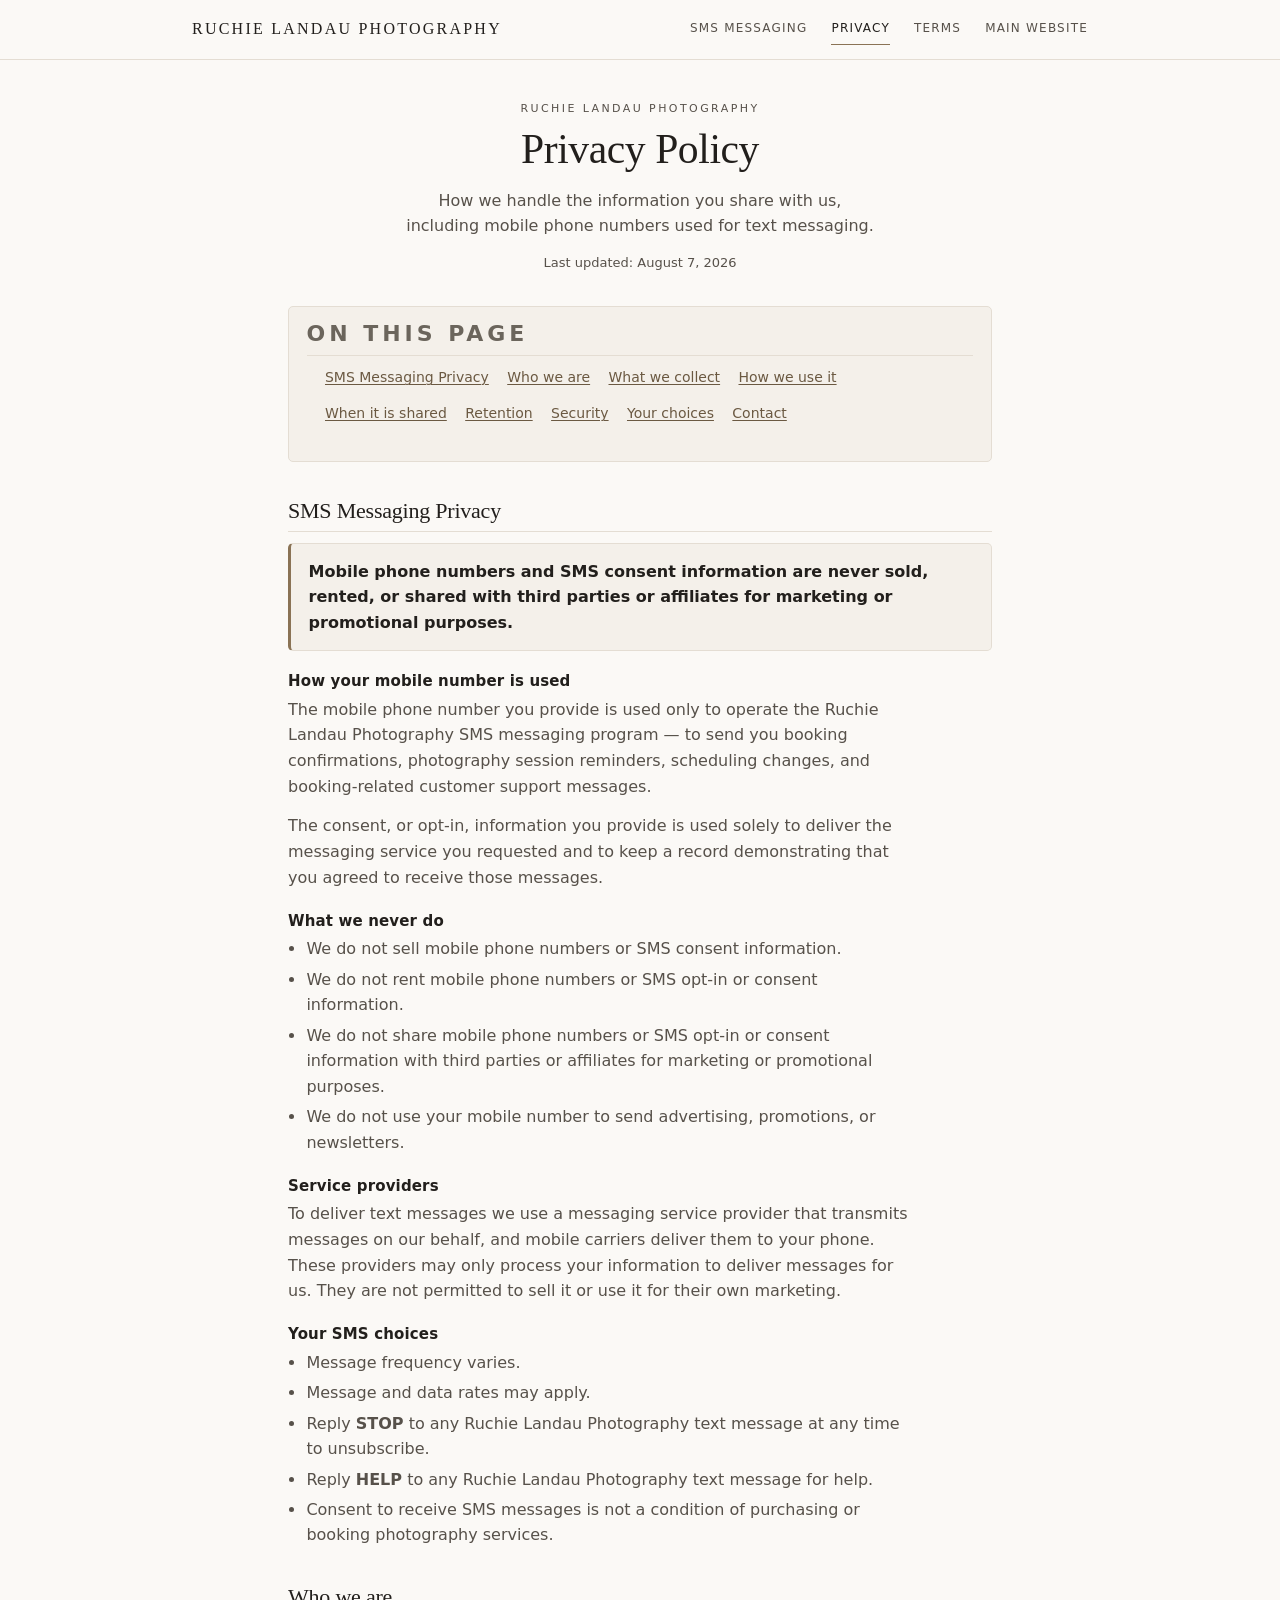
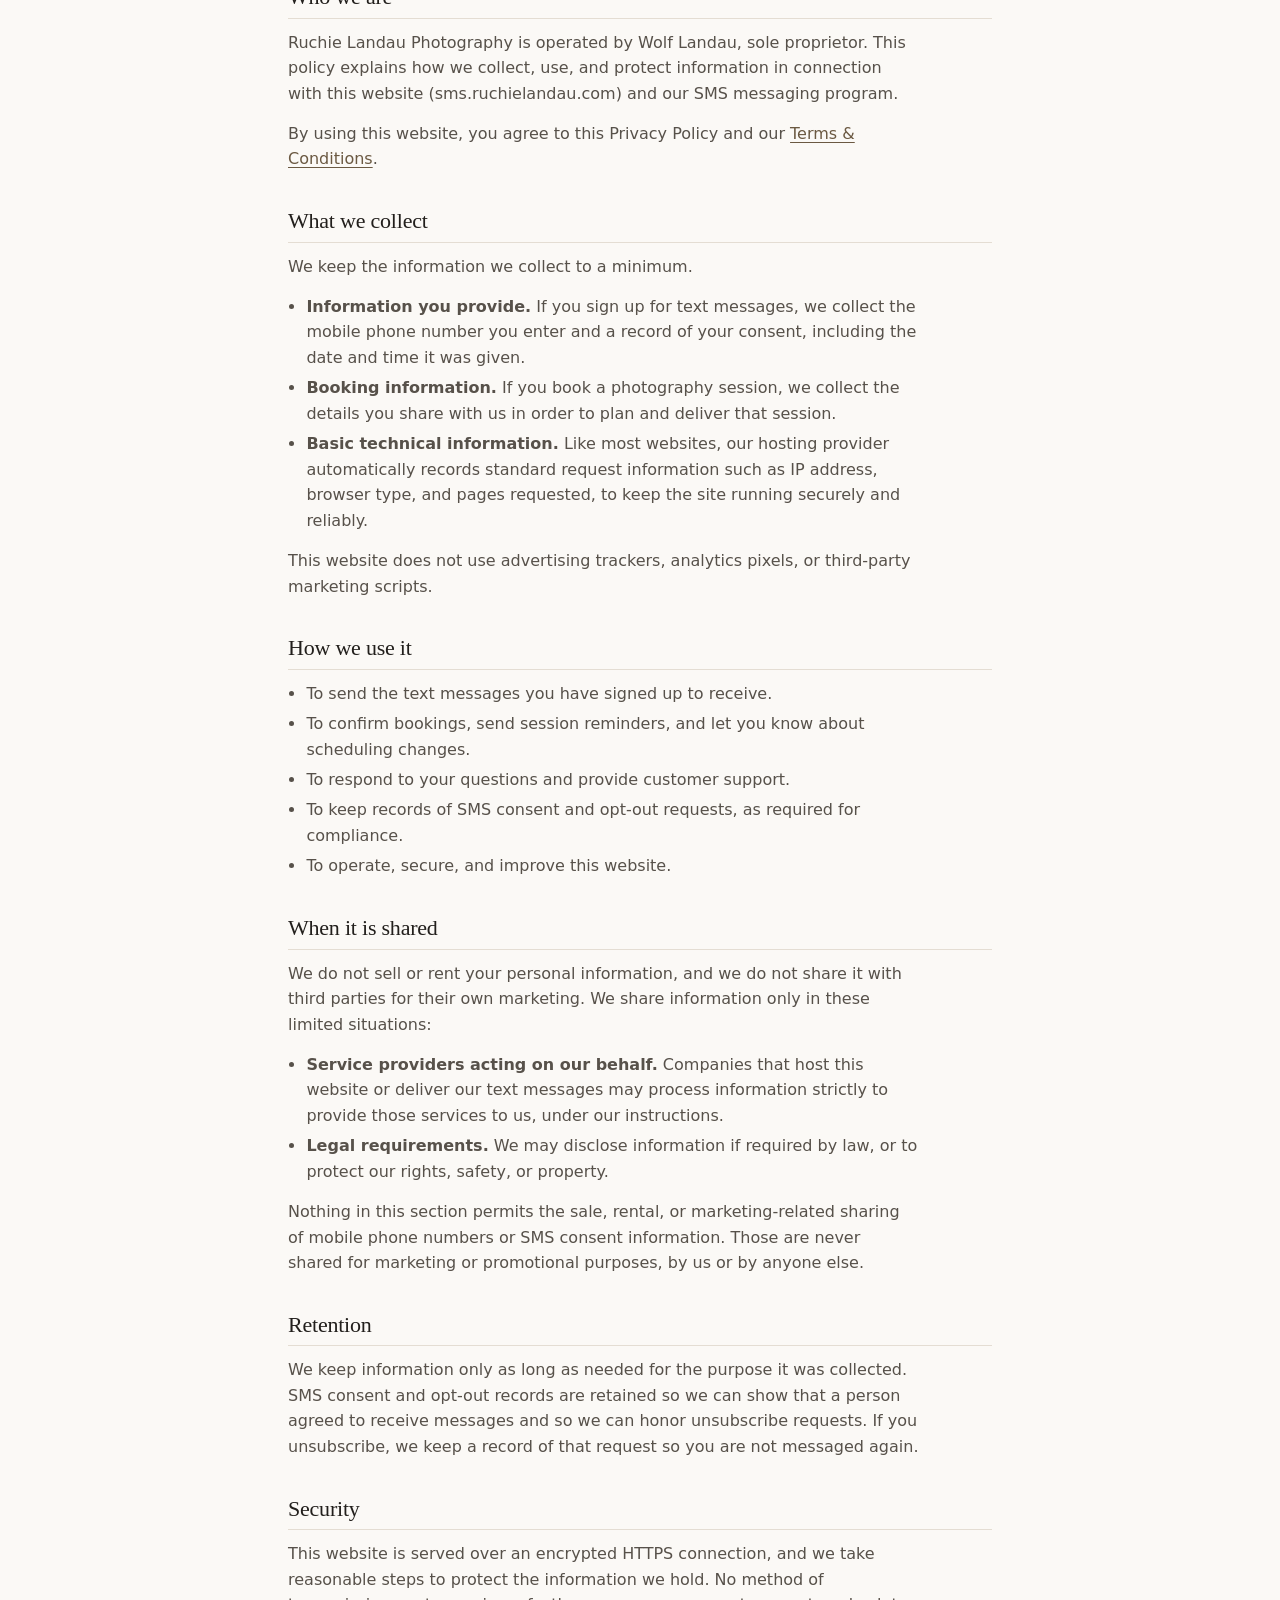
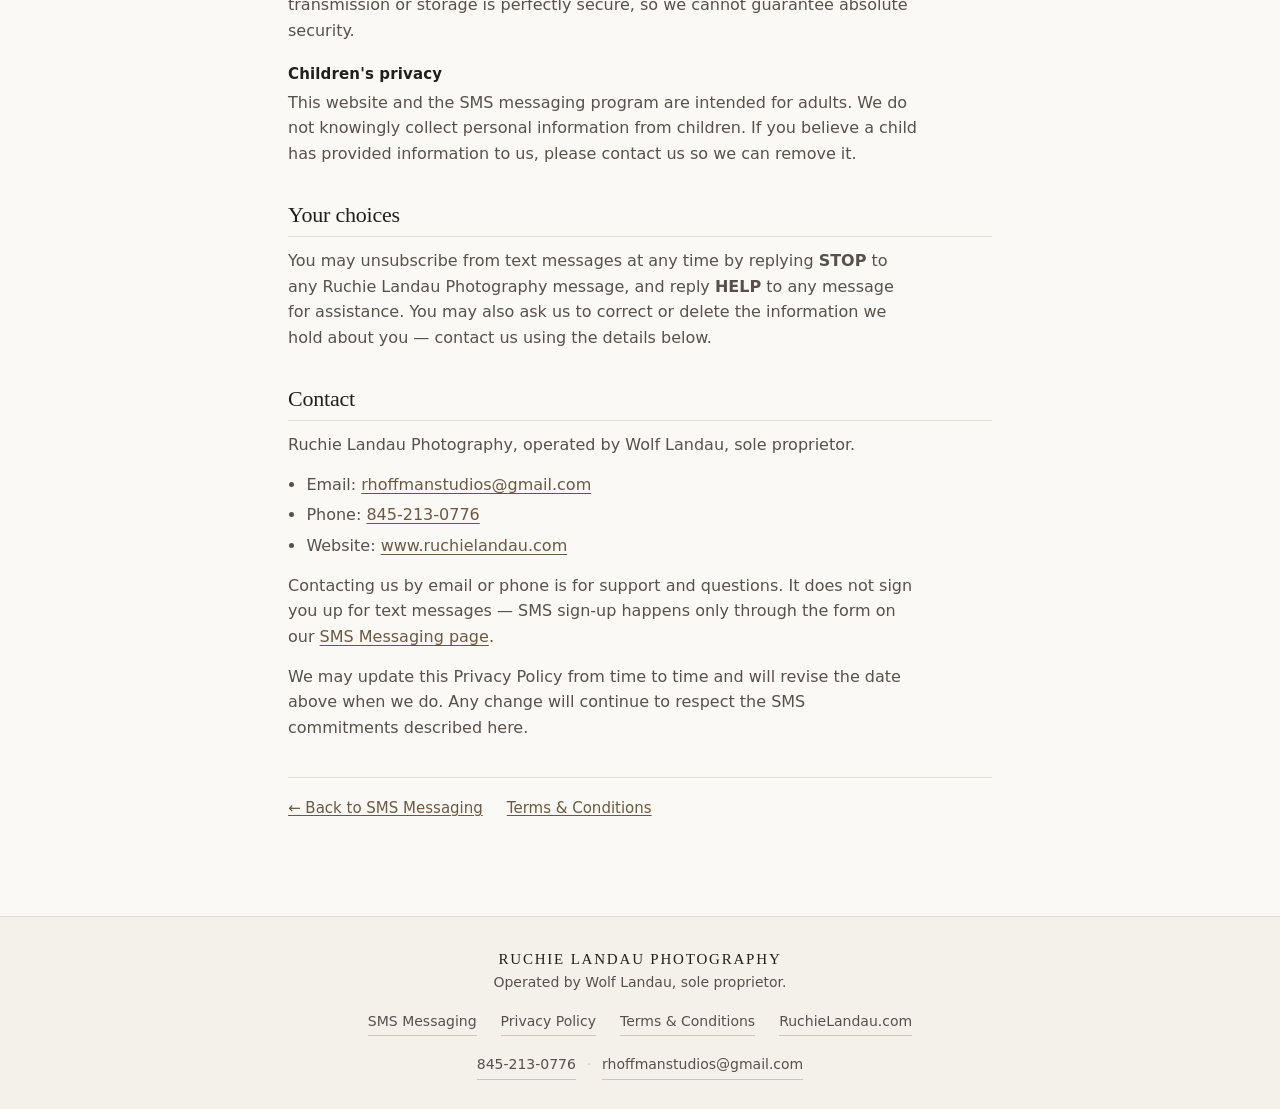
==== commit 1253dbfc: "Reorganise the site around one compact SMS card The homepage was ~4.7 desktop screens and 6 phone sc" ====
--- a/privacy-policy/index.html
+++ b/privacy-policy/index.html
@@ -21,16 +21,16 @@
         <nav class="site-nav" aria-label="Primary">
           <ul>
             <li><a href="/">SMS Messaging</a></li>
-            <li><a href="/privacy-policy" aria-current="page">Privacy Policy</a></li>
-            <li><a href="/terms-and-conditions">Terms &amp; Conditions</a></li>
+            <li><a href="/privacy-policy" aria-current="page">Privacy</a></li>
+            <li><a href="/terms-and-conditions">Terms</a></li>
             <li>
               <a
                 href="https://www.ruchielandau.com"
                 rel="noopener noreferrer"
                 target="_blank"
-                >Visit RuchieLandau.com<span class="external-mark" aria-hidden="true"
-                  >&#8599;</span
-                ><span class="visually-hidden"> (opens in a new tab)</span></a
+                >Main Website<span class="visually-hidden">
+                  (opens in a new tab)</span
+                ></a
               >
             </li>
           </ul>
@@ -39,80 +39,36 @@
     </header>
 
     <main id="main">
-      <section class="page-intro shell shell--narrow">
-        <p class="eyebrow">Ruchie Landau Photography</p>
-        <h1>Privacy Policy</h1>
-        <p class="lede">
-          How Ruchie Landau Photography handles the information you share with
-          us, including mobile phone numbers used for text messaging.
-        </p>
-      </section>
-
-      <div class="doc shell shell--narrow">
-        <p class="doc__meta">Last updated: August 7, 2026</p>
-
-        <section aria-labelledby="who-we-are">
-          <h2 id="who-we-are">Who we are</h2>
-          <p>
-            Ruchie Landau Photography is operated by Wolf Landau, sole
-            proprietor. This policy explains how we collect, use, and protect
-            information in connection with this website
-            (<span>sms.ruchielandau.com</span>) and our SMS messaging program.
-          </p>
-          <p>
-            By using this website, you agree to this Privacy Policy and our
-            <a href="/terms-and-conditions">Terms &amp; Conditions</a>.
-          </p>
-        </section>
-
-        <section aria-labelledby="information-we-collect">
-          <h2 id="information-we-collect">Information we collect</h2>
-          <p>We keep the information we collect to a minimum.</p>
-          <ul>
-            <li>
-              <strong>Information you provide.</strong> If you sign up for text
-              messages, we collect the mobile phone number you enter and a record
-              of your consent, including the date and time it was given.
-            </li>
-            <li>
-              <strong>Booking information.</strong> If you book a photography
-              session, we collect the details you share with us in order to plan
-              and deliver that session.
-            </li>
-            <li>
-              <strong>Basic technical information.</strong> Like most websites,
-              our hosting provider automatically records standard request
-              information such as IP address, browser type, and pages requested.
-              This is used to keep the site running securely and reliably.
-            </li>
-          </ul>
-          <p>
-            This website does not use advertising trackers, analytics pixels, or
-            third-party marketing scripts.
-          </p>
-        </section>
-
-        <section aria-labelledby="how-we-use">
-          <h2 id="how-we-use">How we use information</h2>
-          <p>We use the information we collect to:</p>
-          <ul>
-            <li>send the text messages you have signed up to receive;</li>
-            <li>
-              confirm bookings, send session reminders, and let you know about
-              scheduling changes;
-            </li>
-            <li>respond to your questions and provide customer support;</li>
-            <li>
-              keep records of SMS consent and opt-out requests, as required for
-              compliance; and
-            </li>
-            <li>operate, secure, and improve this website.</li>
-          </ul>
-        </section>
+      <div class="shell doc">
+        <div class="doc-intro">
+          <p class="eyebrow">Ruchie Landau Photography</p>
+          <h1>Privacy Policy</h1>
+          <p class="doc-intro__lede">
+            How we handle the information you share with us, including mobile
+            phone numbers used for text messaging.
+          </p>
+          <p class="doc__meta">Last updated: August 7, 2026</p>
+        </div>
+
+        <nav class="doc-toc" aria-labelledby="toc-heading">
+          <h2 id="toc-heading">On this page</h2>
+          <ul>
+            <li><a href="#sms-privacy">SMS Messaging Privacy</a></li>
+            <li><a href="#who-we-are">Who we are</a></li>
+            <li><a href="#information-we-collect">What we collect</a></li>
+            <li><a href="#how-we-use">How we use it</a></li>
+            <li><a href="#sharing">When it is shared</a></li>
+            <li><a href="#retention">Retention</a></li>
+            <li><a href="#security">Security</a></li>
+            <li><a href="#your-choices">Your choices</a></li>
+            <li><a href="#contact">Contact</a></li>
+          </ul>
+        </nav>
 
         <!-- ============ The section a TCR / Twilio reviewer looks for ============ -->
-        <section aria-labelledby="sms-privacy">
-          <h2 id="sms-privacy">SMS Messaging Privacy</h2>
+        <section aria-labelledby="sms-privacy" id="sms-privacy">
+          <h2>SMS Messaging Privacy</h2>
+
           <div class="callout">
             <p>
               <strong
@@ -126,8 +82,8 @@
           <h3>How your mobile number is used</h3>
           <p>
             The mobile phone number you provide is used only to operate the
-            Ruchie Landau Photography SMS messaging program — that is, to send
-            you booking confirmations, photography session reminders, scheduling
+            Ruchie Landau Photography SMS messaging program — to send you
+            booking confirmations, photography session reminders, scheduling
             changes, and booking-related customer support messages.
           </p>
           <p>
@@ -138,9 +94,7 @@
 
           <h3>What we never do</h3>
           <ul>
-            <li>
-              We do not sell mobile phone numbers or SMS consent information.
-            </li>
+            <li>We do not sell mobile phone numbers or SMS consent information.</li>
             <li>
               We do not rent mobile phone numbers or SMS opt-in or consent
               information.
@@ -158,40 +112,96 @@
 
           <h3>Service providers</h3>
           <p>
-            To actually deliver text messages we use a messaging service provider
-            that transmits messages on our behalf, and mobile carriers deliver
-            them to your phone. These providers may only process your
-            information to deliver messages for us. They are not permitted to
-            sell it or to use it for their own marketing.
-          </p>
-
-          <h3>Your choices</h3>
+            To deliver text messages we use a messaging service provider that
+            transmits messages on our behalf, and mobile carriers deliver them
+            to your phone. These providers may only process your information to
+            deliver messages for us. They are not permitted to sell it or use it
+            for their own marketing.
+          </p>
+
+          <h3>Your SMS choices</h3>
           <ul>
             <li>Message frequency varies.</li>
             <li>Message and data rates may apply.</li>
             <li>
-              You may reply <strong>STOP</strong> to any Ruchie Landau
-              Photography text message at any time to unsubscribe.
-            </li>
-            <li>
-              You may reply <strong>HELP</strong> to any Ruchie Landau
-              Photography text message for help.
-            </li>
-            <li>
-              Consent to receive SMS messages is not a condition of purchasing or
-              booking photography services.
-            </li>
-          </ul>
-        </section>
-
-        <section aria-labelledby="sharing">
-          <h2 id="sharing">When information is shared</h2>
-          <p>
-            We do not sell or rent your personal information, and we do not share
-            it with third parties for their own marketing.
-          </p>
-          <p>
-            We share information only in these limited situations:
+              Reply <strong>STOP</strong> to any Ruchie Landau Photography text
+              message at any time to unsubscribe.
+            </li>
+            <li>
+              Reply <strong>HELP</strong> to any Ruchie Landau Photography text
+              message for help.
+            </li>
+            <li>
+              Consent to receive SMS messages is not a condition of purchasing
+              or booking photography services.
+            </li>
+          </ul>
+        </section>
+
+        <section aria-labelledby="who-we-are" id="who-we-are">
+          <h2>Who we are</h2>
+          <p>
+            Ruchie Landau Photography is operated by Wolf Landau, sole
+            proprietor. This policy explains how we collect, use, and protect
+            information in connection with this website
+            (sms.ruchielandau.com) and our SMS messaging program.
+          </p>
+          <p>
+            By using this website, you agree to this Privacy Policy and our
+            <a href="/terms-and-conditions">Terms &amp; Conditions</a>.
+          </p>
+        </section>
+
+        <section aria-labelledby="information-we-collect" id="information-we-collect">
+          <h2>What we collect</h2>
+          <p>We keep the information we collect to a minimum.</p>
+          <ul>
+            <li>
+              <strong>Information you provide.</strong> If you sign up for text
+              messages, we collect the mobile phone number you enter and a
+              record of your consent, including the date and time it was given.
+            </li>
+            <li>
+              <strong>Booking information.</strong> If you book a photography
+              session, we collect the details you share with us in order to plan
+              and deliver that session.
+            </li>
+            <li>
+              <strong>Basic technical information.</strong> Like most websites,
+              our hosting provider automatically records standard request
+              information such as IP address, browser type, and pages requested,
+              to keep the site running securely and reliably.
+            </li>
+          </ul>
+          <p>
+            This website does not use advertising trackers, analytics pixels, or
+            third-party marketing scripts.
+          </p>
+        </section>
+
+        <section aria-labelledby="how-we-use" id="how-we-use">
+          <h2>How we use it</h2>
+          <ul>
+            <li>To send the text messages you have signed up to receive.</li>
+            <li>
+              To confirm bookings, send session reminders, and let you know
+              about scheduling changes.
+            </li>
+            <li>To respond to your questions and provide customer support.</li>
+            <li>
+              To keep records of SMS consent and opt-out requests, as required
+              for compliance.
+            </li>
+            <li>To operate, secure, and improve this website.</li>
+          </ul>
+        </section>
+
+        <section aria-labelledby="sharing" id="sharing">
+          <h2>When it is shared</h2>
+          <p>
+            We do not sell or rent your personal information, and we do not
+            share it with third parties for their own marketing. We share
+            information only in these limited situations:
           </p>
           <ul>
             <li>
@@ -206,15 +216,15 @@
             </li>
           </ul>
           <p>
-            Nothing in this section permits the sale, rental, or marketing-related
-            sharing of mobile phone numbers or SMS consent information. Those are
-            never shared for marketing or promotional purposes, by us or by
-            anyone else.
-          </p>
-        </section>
-
-        <section aria-labelledby="retention">
-          <h2 id="retention">How long we keep information</h2>
+            Nothing in this section permits the sale, rental, or
+            marketing-related sharing of mobile phone numbers or SMS consent
+            information. Those are never shared for marketing or promotional
+            purposes, by us or by anyone else.
+          </p>
+        </section>
+
+        <section aria-labelledby="retention" id="retention">
+          <h2>Retention</h2>
           <p>
             We keep information only as long as needed for the purpose it was
             collected. SMS consent and opt-out records are retained so we can
@@ -224,41 +234,36 @@
           </p>
         </section>
 
-        <section aria-labelledby="security">
-          <h2 id="security">Security</h2>
+        <section aria-labelledby="security" id="security">
+          <h2>Security</h2>
           <p>
             This website is served over an encrypted HTTPS connection, and we
             take reasonable steps to protect the information we hold. No method
             of transmission or storage is perfectly secure, so we cannot
             guarantee absolute security.
           </p>
-        </section>
-
-        <section aria-labelledby="childrens-privacy">
-          <h2 id="childrens-privacy">Children's privacy</h2>
+          <h3>Children's privacy</h3>
           <p>
             This website and the SMS messaging program are intended for adults.
             We do not knowingly collect personal information from children. If
-            you believe a child has provided information to us, please contact us
-            so we can remove it.
-          </p>
-        </section>
-
-        <section aria-labelledby="your-choices">
-          <h2 id="your-choices">Your choices and requests</h2>
+            you believe a child has provided information to us, please contact
+            us so we can remove it.
+          </p>
+        </section>
+
+        <section aria-labelledby="your-choices" id="your-choices">
+          <h2>Your choices</h2>
           <p>
             You may unsubscribe from text messages at any time by replying
             <strong>STOP</strong> to any Ruchie Landau Photography message, and
-            you may reply <strong>HELP</strong> to any message for assistance.
-          </p>
-          <p>
-            You may also ask us to correct or delete the information we hold
-            about you. To make a request, contact us using the details below.
-          </p>
-        </section>
-
-        <section aria-labelledby="contact">
-          <h2 id="contact">Contact us</h2>
+            reply <strong>HELP</strong> to any message for assistance. You may
+            also ask us to correct or delete the information we hold about you —
+            contact us using the details below.
+          </p>
+        </section>
+
+        <section aria-labelledby="contact" id="contact">
+          <h2>Contact</h2>
           <p>
             Ruchie Landau Photography, operated by Wolf Landau, sole proprietor.
           </p>
@@ -282,18 +287,13 @@
           </ul>
           <p>
             Contacting us by email or phone is for support and questions. It
-            does not sign you up for text messages &mdash; SMS sign-up happens
-            only through the form on our
-            <a href="/">SMS Messaging page</a>.
-          </p>
-        </section>
-
-        <section aria-labelledby="changes">
-          <h2 id="changes">Changes to this policy</h2>
-          <p>
-            We may update this Privacy Policy from time to time. When we do, we
-            will revise the "Last updated" date at the top of this page. Any
-            change will continue to respect the SMS commitments described above.
+            does not sign you up for text messages — SMS sign-up happens only
+            through the form on our <a href="/">SMS Messaging page</a>.
+          </p>
+          <p>
+            We may update this Privacy Policy from time to time and will revise
+            the date above when we do. Any change will continue to respect the
+            SMS commitments described here.
           </p>
         </section>
 
@@ -306,7 +306,10 @@
 
     <footer class="site-footer">
       <div class="shell site-footer__inner">
-        <a class="wordmark" href="/">Ruchie Landau Photography</a>
+        <div class="site-footer__brand">
+          <p class="site-footer__name">Ruchie Landau Photography</p>
+          <p>Operated by Wolf Landau, sole proprietor.</p>
+        </div>
 
         <nav class="footer-nav" aria-label="Footer">
           <ul>
@@ -318,7 +321,7 @@
                 href="https://www.ruchielandau.com"
                 rel="noopener noreferrer"
                 target="_blank"
-                >Visit RuchieLandau.com<span class="visually-hidden">
+                >RuchieLandau.com<span class="visually-hidden">
                   (opens in a new tab)</span
                 ></a
               >
@@ -326,16 +329,11 @@
           </ul>
         </nav>
 
-        <div class="site-footer__legal">
-          <p>
-            Ruchie Landau Photography is operated by Wolf Landau, sole
-            proprietor.
-          </p>
-          <p>
-            Message frequency varies. Message and data rates may apply. Reply
-            STOP to unsubscribe or HELP for help.
-          </p>
-        </div>
+        <p class="site-footer__contact">
+          <a href="tel:+18452130776">845&#8209;213&#8209;0776</a>
+          <span aria-hidden="true">·</span>
+          <a href="mailto:rhoffmanstudios@gmail.com">rhoffmanstudios@gmail.com</a>
+        </p>
       </div>
     </footer>
   </body>
--- a/assets/css/site.css
+++ b/assets/css/site.css
@@ -1,6 +1,10 @@
 /* ==========================================================================
    Ruchie Landau Photography — SMS Messaging site
    Single stylesheet. No build step, no frameworks, no third-party requests.
+
+   Layout intent: compact. The whole purpose of the site — brand, what it is,
+   receive/stop, and the active form — should land in the first screen on
+   desktop and on a phone. Sections are tight; nothing stretches wide.
    ========================================================================== */
 
 /* --------------------------------------------------------------------------
@@ -13,7 +17,7 @@
   --paper-raised: #ffffff;
   --paper-tint: #f4f0ea;
 
-  /* All three clear WCAG AA (4.5:1) against both --paper and --paper-tint. */
+  /* All clear WCAG AA (4.5:1) against both --paper and --paper-tint. */
   --ink: #221f1c;
   --ink-muted: #57514a;
   --ink-faint: #6b655c;
@@ -36,12 +40,16 @@
   --font-body: system-ui, -apple-system, "Segoe UI", Roboto, "Helvetica Neue",
     Arial, sans-serif;
 
-  /* Rhythm */
-  --measure: 66ch;
-  --shell: 68rem;
-  --gutter: clamp(1.25rem, 5vw, 3rem);
-  --section-gap: clamp(3.25rem, 7.5vw, 5.5rem);
-  --radius: 4px;
+  /* Widths — deliberately narrow. */
+  --shell: 60rem; /* 960px: header, footer, info trio  */
+  --main: 46rem; /* 736px: the SMS card and everything under it */
+  --doc: 44rem; /* 704px: legal pages */
+  --measure: 62ch;
+
+  /* Rhythm — tight. */
+  --gutter: clamp(1rem, 4vw, 2rem);
+  --gap: clamp(1.75rem, 4vw, 2.5rem);
+  --radius: 5px;
 }
 
 /* --------------------------------------------------------------------------
@@ -56,7 +64,6 @@
 
 html {
   -webkit-text-size-adjust: 100%;
-  scroll-behavior: smooth;
 }
 
 body {
@@ -64,23 +71,20 @@
   background-color: var(--paper);
   color: var(--ink);
   font-family: var(--font-body);
-  font-size: 1.0625rem;
-  line-height: 1.7;
+  font-size: 1rem;
+  line-height: 1.6;
   /* Guards against any single wide element forcing a sideways scroll. */
   overflow-x: hidden;
 }
 
 @media (prefers-reduced-motion: reduce) {
-  html {
-    scroll-behavior: auto;
-  }
-
   *,
   *::before,
   *::after {
     animation-duration: 0.01ms !important;
     animation-iteration-count: 1 !important;
     transition-duration: 0.01ms !important;
+    scroll-behavior: auto !important;
   }
 }
 
@@ -89,28 +93,28 @@
 h3 {
   font-family: var(--font-display);
   font-weight: 400;
-  line-height: 1.18;
+  line-height: 1.2;
   letter-spacing: -0.01em;
   color: var(--ink);
-  margin: 0 0 0.6em;
+  margin: 0 0 0.5em;
   text-wrap: balance;
 }
 
 h1 {
-  font-size: clamp(2.25rem, 6.5vw, 3.5rem);
+  font-size: clamp(1.9rem, 5.5vw, 2.6rem);
 }
 
 h2 {
-  font-size: clamp(1.65rem, 4vw, 2.25rem);
+  font-size: clamp(1.3rem, 3.2vw, 1.55rem);
 }
 
 h3 {
-  font-size: clamp(1.15rem, 2.4vw, 1.3rem);
+  font-size: 1.0625rem;
   letter-spacing: 0;
 }
 
 p {
-  margin: 0 0 1.15em;
+  margin: 0 0 0.9em;
   max-width: var(--measure);
 }
 
@@ -129,9 +133,9 @@
 a {
   color: var(--accent-deep);
   text-decoration: underline;
-  text-underline-offset: 0.18em;
+  text-underline-offset: 0.16em;
   text-decoration-thickness: 1px;
-  transition: color 0.18s ease, text-decoration-color 0.18s ease;
+  transition: color 0.18s ease;
 }
 
 a:hover {
@@ -142,6 +146,7 @@
 a:focus-visible,
 button:focus-visible,
 input:focus-visible,
+summary:focus-visible,
 [tabindex]:focus-visible {
   outline: 2px solid var(--focus);
   outline-offset: 3px;
@@ -165,8 +170,8 @@
   padding-inline: var(--gutter);
 }
 
-.shell--narrow {
-  max-width: 48rem;
+.shell--main {
+  max-width: calc(var(--main) + var(--gutter) * 2);
 }
 
 .skip-link {
@@ -176,7 +181,7 @@
   z-index: 50;
   background: var(--ink);
   color: var(--paper);
-  padding: 0.75rem 1.25rem;
+  padding: 0.7rem 1.15rem;
   text-decoration: none;
   border-radius: 0 0 var(--radius) 0;
 }
@@ -200,32 +205,32 @@
 }
 
 /* --------------------------------------------------------------------------
-   4. Header + navigation
+   4. Header — one compact row on desktop, two tight lines on phones
    -------------------------------------------------------------------------- */
 
 .site-header {
   border-bottom: 1px solid var(--line);
   background: var(--paper);
-  padding-block: clamp(1.5rem, 4vw, 2.25rem);
 }
 
 .site-header__inner {
   display: flex;
-  flex-direction: column;
+  flex-wrap: wrap;
   align-items: center;
-  gap: clamp(1rem, 3vw, 1.5rem);
+  justify-content: center;
+  gap: 0.25rem 1.5rem;
+  padding-block: 0.7rem;
   text-align: center;
 }
 
 .wordmark {
-  display: inline-block;
   font-family: var(--font-display);
-  font-size: clamp(1.15rem, 3.2vw, 1.5rem);
-  letter-spacing: 0.16em;
+  font-size: 0.9375rem;
+  letter-spacing: 0.14em;
   text-transform: uppercase;
   text-decoration: none;
   color: var(--ink);
-  line-height: 1.35;
+  white-space: nowrap;
 }
 
 .wordmark:hover {
@@ -236,7 +241,7 @@
   display: flex;
   flex-wrap: wrap;
   justify-content: center;
-  gap: 0.35rem clamp(1rem, 3vw, 2rem);
+  gap: 0 clamp(0.7rem, 2.6vw, 1.5rem);
   list-style: none;
   margin: 0;
   padding: 0;
@@ -245,9 +250,10 @@
 
 .site-nav a {
   display: inline-block;
-  padding: 0.5rem 0.15rem;
-  font-size: 0.8125rem;
-  letter-spacing: 0.14em;
+  padding: 0.35rem 0;
+  /* Sized so all four items stay on one line down to 320px. */
+  font-size: 0.6875rem;
+  letter-spacing: 0.06em;
   text-transform: uppercase;
   text-decoration: none;
   color: var(--ink-muted);
@@ -264,117 +270,180 @@
   border-bottom-color: var(--accent);
 }
 
-.site-nav .external-mark {
-  font-size: 0.85em;
-  margin-left: 0.35em;
-  color: var(--ink-faint);
+@media (min-width: 40rem) {
+  .site-header__inner {
+    flex-wrap: nowrap;
+    justify-content: space-between;
+    text-align: left;
+    padding-block: 0.85rem;
+  }
+
+  .site-nav a {
+    letter-spacing: 0.1em;
+  }
+}
+
+/* Only widen the wordmark once there is room for it beside the nav. */
+@media (min-width: 64rem) {
+  .wordmark {
+    font-size: 1rem;
+  }
+
+  .site-nav a {
+    font-size: 0.75rem;
+  }
 }
 
 /* --------------------------------------------------------------------------
-   5. Hero
+   5. Intro — small, not a hero
    -------------------------------------------------------------------------- */
 
-.hero {
-  padding-block: clamp(3rem, 9vw, 5.5rem) clamp(2.5rem, 7vw, 4.5rem);
+.intro {
+  padding-block: clamp(1rem, 4vw, 2.25rem) clamp(0.85rem, 3vw, 1.5rem);
   text-align: center;
 }
 
 .eyebrow {
-  margin: 0 0 1.25rem;
-  font-size: 0.75rem;
-  letter-spacing: 0.24em;
+  margin: 0 0 0.5rem;
+  font-size: 0.6875rem;
+  letter-spacing: 0.22em;
   text-transform: uppercase;
   color: var(--ink-faint);
   max-width: none;
 }
 
-.hero h1 {
-  margin-bottom: 0.5em;
-}
-
-.hero .lede,
-.page-intro .lede {
+.intro h1 {
+  margin-bottom: 0.35em;
+}
+
+.intro__lede {
   margin-inline: auto;
-  max-width: 40rem;
-  font-size: clamp(1.0625rem, 2.4vw, 1.1875rem);
+  max-width: 32rem;
   color: var(--ink-muted);
 }
 
-.rule {
-  width: 3.5rem;
-  height: 1px;
-  margin: clamp(1.75rem, 4vw, 2.5rem) auto;
-  background: var(--line-strong);
-  border: 0;
-}
-
-.operator-note {
-  margin: 0 auto;
-  max-width: 34rem;
-  font-size: 0.9375rem;
-  color: var(--ink-faint);
-  font-style: italic;
+/* On short phones (SE-class, 568-700px tall) the intro gives up height so more
+   of the consent disclosure clears the fold. The disclosure itself is never
+   shrunk or collapsed — only the decorative space around it. */
+@media (max-height: 700px) and (max-width: 34rem) {
+  .site-header__inner {
+    padding-block: 0.5rem;
+  }
+
+  .intro {
+    padding-block: 0.75rem 0.6rem;
+  }
+
+  .intro h1 {
+    font-size: 1.6rem;
+    margin-bottom: 0.25em;
+  }
+
+  .eyebrow {
+    margin-bottom: 0.35rem;
+  }
 }
 
 /* --------------------------------------------------------------------------
-   6. Sections + cards
+   6. The main SMS card
    -------------------------------------------------------------------------- */
 
-/* Vertical rhythm: sections alternate between plain and tinted bands, and the
-   band edge is a visible rule — so every section carries the same padding on
-   both sides and the rule always gets equal breathing room above and below. */
-.section {
-  padding-block: var(--section-gap);
-}
-
-.section--tinted {
-  background: var(--paper-tint);
-  border-block: 1px solid var(--line);
-}
-
-.section__head {
-  max-width: 40rem;
-  margin-bottom: clamp(1.75rem, 4vw, 2.5rem);
-}
-
-.section--centered .section__head {
-  margin-inline: auto;
-  text-align: center;
-}
-
-/* Centred intro copy reads better on a shorter measure. */
-.section--centered .section__head p {
-  margin-inline: auto;
-  max-width: 34rem;
-  text-wrap: pretty;
-}
-
-.card {
+.sms-card {
   background: var(--paper-raised);
   border: 1px solid var(--line);
   border-radius: var(--radius);
-  padding: clamp(1.5rem, 5vw, 3rem);
-  max-width: 42rem;
-  margin-inline: auto;
   box-shadow: 0 1px 2px rgba(34, 31, 28, 0.03),
-    0 12px 32px -20px rgba(34, 31, 28, 0.22);
-}
-
-.card h2 {
+    0 14px 34px -24px rgba(34, 31, 28, 0.28);
+  overflow: hidden;
+}
+
+/* Tab strip: two equal, full-width, easy targets. */
+.tabs {
+  display: grid;
+  grid-template-columns: 1fr 1fr;
+  background: var(--paper-tint);
+  border-bottom: 1px solid var(--line);
+}
+
+.tab {
+  appearance: none;
+  min-height: 3.25rem;
+  padding: 0.85rem 0.75rem;
+  font-family: var(--font-body);
+  font-size: 0.8125rem;
+  font-weight: 600;
+  letter-spacing: 0.12em;
+  text-transform: uppercase;
+  color: var(--ink-muted);
+  background: transparent;
+  border: 0;
+  border-bottom: 2px solid transparent;
+  cursor: pointer;
+  transition: color 0.18s ease, background-color 0.18s ease,
+    border-color 0.18s ease;
+}
+
+.tab + .tab {
+  border-left: 1px solid var(--line);
+}
+
+.tab:hover {
+  color: var(--ink);
+  background: rgba(255, 255, 255, 0.55);
+}
+
+.tab[aria-selected="true"] {
+  color: var(--ink);
+  background: var(--paper-raised);
+  border-bottom-color: var(--accent-deep);
+}
+
+.tab:focus-visible {
+  outline: 2px solid var(--focus);
+  outline-offset: -4px;
+}
+
+.panel {
+  /* Tighter side padding on phones buys the consent disclosure another line
+     of width, which is what keeps it above the fold on a 390x844 screen. */
+  padding: clamp(1rem, 4.5vw, 1.85rem);
+}
+
+/* Without JS both panels show; a rule keeps them visually separated. */
+.panel + .panel {
+  border-top: 1px solid var(--line);
+}
+
+.tabs:not([hidden]) ~ .panel + .panel {
+  border-top: 0;
+}
+
+.panel h2 {
   margin-top: 0;
 }
 
-.card__intro {
+.panel__lead {
   color: var(--ink-muted);
-  margin-bottom: 2rem;
-}
-
-.card__footnote {
-  margin-top: 1.75rem;
-  padding-top: 1.5rem;
-  border-top: 1px solid var(--line);
-  font-size: 0.9375rem;
-  color: var(--ink-muted);
+  margin-bottom: 1.25rem;
+}
+
+.panel__note {
+  margin-top: 1rem;
+  font-size: 0.875rem;
+  max-width: none;
+}
+
+.panel__note--quiet {
+  color: var(--ink-faint);
+}
+
+.panel__note a {
+  white-space: nowrap;
+}
+
+.panel__note span {
+  margin-inline: 0.4rem;
+  color: var(--line-strong);
 }
 
 /* --------------------------------------------------------------------------
@@ -382,20 +451,20 @@
    -------------------------------------------------------------------------- */
 
 .field {
-  margin-bottom: 1.75rem;
+  margin-bottom: 1rem;
 }
 
 .field > label {
   display: block;
-  font-size: 0.9375rem;
+  font-size: 0.875rem;
   font-weight: 600;
   letter-spacing: 0.02em;
   margin-bottom: 0.4rem;
 }
 
 .field__hint {
-  margin: 0 0 0.65rem;
-  font-size: 0.9375rem;
+  margin: 0.4rem 0 0;
+  font-size: 0.8125rem;
   color: var(--ink-faint);
   max-width: none;
 }
@@ -404,15 +473,15 @@
   display: block;
   width: 100%;
   /* 16px minimum keeps iOS Safari from zooming on focus. */
-  font-size: 1.0625rem;
+  font-size: 1rem;
   font-family: inherit;
   color: var(--ink);
   background: var(--paper-raised);
-  padding: 0.9rem 1rem;
-  min-height: 3.25rem;
+  padding: 0.75rem 0.9rem;
+  min-height: 3rem;
   border: 1px solid var(--line-strong);
   border-radius: var(--radius);
-  transition: border-color 0.18s ease, box-shadow 0.18s ease;
+  transition: border-color 0.18s ease;
 }
 
 input[type="tel"]::placeholder {
@@ -435,10 +504,10 @@
   background: var(--error-tint);
 }
 
-/* Consent block — deliberately generous, readable, and visually distinct. */
+/* Consent block — compact, but the disclosure stays full size and full text. */
 .consent {
-  margin: 0 0 1.75rem;
-  padding: clamp(1.1rem, 3.5vw, 1.5rem);
+  margin: 0 0 1rem;
+  padding: 0.85rem 0.9rem;
   background: var(--paper-tint);
   border: 1px solid var(--line);
   border-radius: var(--radius);
@@ -447,16 +516,14 @@
 .consent__control {
   display: flex;
   align-items: flex-start;
-  gap: clamp(0.7rem, 2.5vw, 0.9rem);
-}
-
-/* Deliberately larger than a default checkbox: this is the consent control and
-   it has to be obvious and easy to hit on a phone. */
+  gap: 0.75rem;
+}
+
 .consent__control input[type="checkbox"] {
   flex: 0 0 auto;
-  width: 1.75rem;
-  height: 1.75rem;
-  margin: 0.05rem 0 0;
+  width: 1.5rem;
+  height: 1.5rem;
+  margin: 0.1rem 0 0;
   accent-color: var(--accent-deep);
   cursor: pointer;
 }
@@ -466,10 +533,11 @@
   outline-offset: 3px;
 }
 
+/* Never shrink this: the disclosure must stay readable body text. */
 .consent__text {
   display: block;
-  font-size: 1rem;
-  line-height: 1.65;
+  font-size: 0.9375rem;
+  line-height: 1.55;
   color: var(--ink);
   max-width: none;
   cursor: pointer;
@@ -486,13 +554,13 @@
   background: var(--error-tint);
 }
 
-/* Inline validation messages. Never colour alone: icon + text + aria. */
+/* Inline validation. Never colour alone: icon + text + aria. */
 .field-error {
   display: none;
   align-items: flex-start;
-  gap: 0.5rem;
-  margin: 0.65rem 0 0;
-  font-size: 0.9375rem;
+  gap: 0.45rem;
+  margin: 0.5rem 0 0;
+  font-size: 0.875rem;
   font-weight: 500;
   color: var(--error);
   max-width: none;
@@ -507,12 +575,12 @@
   flex: 0 0 auto;
   display: inline-grid;
   place-items: center;
-  width: 1.25rem;
-  height: 1.25rem;
-  margin-top: 0.15rem;
+  width: 1.15rem;
+  height: 1.15rem;
+  margin-top: 0.1rem;
   border: 1.5px solid currentColor;
   border-radius: 50%;
-  font-size: 0.8125rem;
+  font-size: 0.75rem;
   font-weight: 700;
   line-height: 1;
 }
@@ -522,14 +590,12 @@
   align-items: center;
   justify-content: center;
   width: 100%;
-  min-height: 3.375rem;
-  /* Roomier once there is width for it; tighter on narrow phones so long
-     labels such as "Unsubscribe from SMS" stay on one line. */
-  padding: 0.95rem 1.25rem;
+  min-height: 3.25rem;
+  padding: 0.85rem 1.25rem;
   font-family: var(--font-body);
-  font-size: 0.875rem;
+  font-size: 0.8125rem;
   font-weight: 600;
-  letter-spacing: 0.16em;
+  letter-spacing: 0.14em;
   text-transform: uppercase;
   text-decoration: none;
   color: var(--paper);
@@ -538,7 +604,7 @@
   border-radius: var(--radius);
   cursor: pointer;
   transition: background-color 0.2s ease, border-color 0.2s ease,
-    color 0.2s ease, transform 0.12s ease;
+    transform 0.12s ease;
 }
 
 .button:hover {
@@ -558,32 +624,25 @@
 }
 
 .button--quiet:hover {
-  color: var(--ink);
-  background: var(--paper-tint);
+  color: var(--paper);
+  background: var(--ink);
   border-color: var(--ink);
 }
 
-@media (min-width: 30rem) {
-  .button {
-    width: auto;
-    min-width: 15rem;
-    padding-inline: 2rem;
-  }
-}
-
 /* Loading state. aria-disabled rather than [disabled], so focus is retained;
-   the submit handler guards against a second submission. */
+   the submit handler guards against a double send. */
 .button.is-busy {
   cursor: progress;
+  color: var(--paper);
   background: var(--accent-deep);
   border-color: var(--accent-deep);
 }
 
 .button.is-busy::before {
   content: "";
-  width: 1rem;
-  height: 1rem;
-  margin-right: 0.75rem;
+  width: 0.9rem;
+  height: 0.9rem;
+  margin-right: 0.65rem;
   border: 2px solid currentColor;
   border-right-color: transparent;
   border-radius: 50%;
@@ -605,17 +664,17 @@
 }
 
 /* --------------------------------------------------------------------------
-   7b. Success state
+   8. Success state
    --------------------------------------------------------------------------
-   A card holds two sibling views — the form and the result — and swaps them
-   by toggling [hidden]. Focus moves to the result so it is announced.
+   Each panel holds two sibling views — the form and the result — swapped by
+   toggling [hidden]. Focus moves to the result so it is announced.
    -------------------------------------------------------------------------- */
 
-.card__view:focus {
+.panel__view:focus {
   outline: none;
 }
 
-.card__view:focus-visible {
+.panel__view:focus-visible {
   outline: 2px solid var(--focus);
   outline-offset: 6px;
   border-radius: 2px;
@@ -624,51 +683,45 @@
 .result__mark {
   display: grid;
   place-items: center;
-  width: 3.25rem;
-  height: 3.25rem;
-  margin-bottom: 1.5rem;
+  width: 2.75rem;
+  height: 2.75rem;
+  margin-bottom: 1rem;
   color: var(--paper);
   background: var(--accent-deep);
   border-radius: 50%;
 }
 
 .result__mark svg {
-  width: 1.75rem;
-  height: 1.75rem;
+  width: 1.5rem;
+  height: 1.5rem;
 }
 
 .result__title {
-  margin-bottom: 0.5em;
+  margin-bottom: 0.4em;
 }
 
 .result__lead {
-  font-size: clamp(1.0625rem, 2.4vw, 1.125rem);
-  color: var(--ink);
-  margin-bottom: 1.5rem;
+  color: var(--ink);
+  margin-bottom: 1rem;
 }
 
 .result__lead [data-masked-phone] {
   white-space: nowrap;
 }
 
-.result p:not(.result__lead):not(.result__aside) {
+.result p:not(.result__lead) {
+  font-size: 0.9375rem;
   color: var(--ink-muted);
-  margin-bottom: 0.75em;
-}
-
-.result__aside {
-  margin-top: 1.5rem;
-  font-size: 0.9375rem;
-  color: var(--ink-faint);
+  margin-bottom: 0.5em;
 }
 
 /* Understated text button for "sign up another number". */
 .link-button {
   display: inline-block;
-  margin-top: 1.75rem;
-  padding: 0.5rem 0;
+  margin-top: 1.25rem;
+  padding: 0.4rem 0;
   font-family: inherit;
-  font-size: 0.9375rem;
+  font-size: 0.875rem;
   color: var(--accent-deep);
   background: none;
   border: 0;
@@ -683,193 +736,276 @@
 }
 
 /* --------------------------------------------------------------------------
-   7c. Contact methods (Need help?)
+   9. Compact info trio
    -------------------------------------------------------------------------- */
 
-.contact-grid {
+.info-trio {
   display: grid;
-  gap: 1.25rem;
-  /* Wide enough that the email address never has to break mid-word. */
-  max-width: 58rem;
-  margin: 0 auto;
+  gap: 0.75rem;
+  margin: var(--gap) 0 0;
   padding: 0;
   list-style: none;
-}
-
-.contact-grid li {
-  display: grid;
-  gap: 0.3rem;
-  padding: 1.25rem 1rem;
+  max-width: none;
+}
+
+@media (min-width: 38rem) {
+  .info-trio {
+    grid-template-columns: repeat(3, minmax(0, 1fr));
+  }
+}
+
+.info-card {
+  padding: 1rem 1.1rem;
   background: var(--paper-raised);
   border: 1px solid var(--line);
   border-radius: var(--radius);
-  text-align: center;
-}
-
-.contact-grid__label {
-  font-size: 0.75rem;
+}
+
+.info-card h2 {
+  margin: 0 0 0.4rem;
+  font-family: var(--font-body);
+  font-size: 0.6875rem;
+  font-weight: 600;
   letter-spacing: 0.18em;
   text-transform: uppercase;
   color: var(--ink-faint);
 }
 
-.contact-grid__value {
+.info-card p {
+  font-size: 0.875rem;
+  color: var(--ink-muted);
+  margin-bottom: 0.5em;
+  max-width: none;
+  overflow-wrap: break-word;
+}
+
+.info-card p:last-child {
+  margin-bottom: 0;
+}
+
+.info-card a {
+  display: inline-block;
+  padding-block: 0.15rem;
+  color: var(--accent-deep);
+}
+
+.info-card__link {
+  font-weight: 600;
+}
+
+/* --------------------------------------------------------------------------
+   10. FAQ accordion (native <details>)
+   -------------------------------------------------------------------------- */
+
+.faq {
+  margin-top: var(--gap);
+}
+
+.faq > h2 {
+  margin-bottom: 0.75rem;
+  font-size: 1.15rem;
+}
+
+.faq details {
+  background: var(--paper-raised);
+  border: 1px solid var(--line);
+  border-radius: var(--radius);
+}
+
+.faq details + details {
+  margin-top: 0.4rem;
+}
+
+.faq summary {
+  display: flex;
+  align-items: center;
+  justify-content: space-between;
+  gap: 1rem;
+  min-height: 2.9rem;
+  padding: 0.7rem 1.1rem;
   font-size: 0.9375rem;
-  color: var(--ink);
-  /* Last-resort safety so a long address can never push the layout sideways. */
-  overflow-wrap: break-word;
-}
-
-a.contact-grid__value {
+  font-weight: 600;
+  color: var(--ink);
+  cursor: pointer;
+  list-style: none;
+  transition: color 0.18s ease;
+}
+
+.faq summary::-webkit-details-marker {
+  display: none;
+}
+
+.faq summary:hover {
   color: var(--accent-deep);
-  text-decoration: none;
-  border-bottom: 1px solid var(--line-strong);
-  justify-self: center;
-  /* Centred grid items size to their content and would otherwise spill out of
-     the cell. min-width:0 removes the automatic min-content floor so the cap
-     applies and overflow-wrap can break as a last resort. */
-  max-width: 100%;
-  min-width: 0;
-}
-
-a.contact-grid__value:hover {
-  color: var(--ink);
-  border-bottom-color: var(--ink);
-}
-
-/* Three across only once each column is comfortably wider than the email
-   address; below this the cards stack full width. */
-@media (min-width: 56rem) {
-  .contact-grid {
-    grid-template-columns: repeat(3, minmax(0, 1fr));
-    align-items: stretch;
-  }
-
-  .contact-grid li {
-    align-content: start;
-  }
-}
-
-.section__note {
-  max-width: 38rem;
-  margin: clamp(1.75rem, 4vw, 2.25rem) auto 0;
+}
+
+/* Custom chevron, rotated when open. */
+.faq summary::after {
+  content: "";
+  flex: 0 0 auto;
+  width: 0.5rem;
+  height: 0.5rem;
+  border-right: 1.5px solid var(--ink-faint);
+  border-bottom: 1.5px solid var(--ink-faint);
+  transform: rotate(45deg) translate(-2px, -2px);
+  transition: transform 0.2s ease;
+}
+
+.faq details[open] summary::after {
+  transform: rotate(-135deg) translate(-2px, -2px);
+}
+
+.faq__body {
+  padding: 0 1.1rem 1rem;
   font-size: 0.9375rem;
   color: var(--ink-muted);
+}
+
+.faq__body p {
+  max-width: none;
+}
+
+/* --------------------------------------------------------------------------
+   11. Long-form legal pages
+   -------------------------------------------------------------------------- */
+
+.doc {
+  max-width: calc(var(--doc) + var(--gutter) * 2);
+  padding-bottom: clamp(2.5rem, 6vw, 3.5rem);
+}
+
+.doc-intro {
+  padding-block: clamp(1.5rem, 5vw, 2.5rem) 0;
   text-align: center;
-  text-wrap: pretty;
-}
-
-/* --------------------------------------------------------------------------
-   8. FAQ / program information
-   -------------------------------------------------------------------------- */
-
-.faq {
-  display: grid;
-  gap: clamp(1.75rem, 4vw, 2.5rem);
-  max-width: 46rem;
+}
+
+.doc-intro h1 {
+  margin-bottom: 0.3em;
+}
+
+.doc-intro__lede {
   margin-inline: auto;
-}
-
-@media (min-width: 48rem) {
-  .faq {
-    grid-template-columns: repeat(2, minmax(0, 1fr));
-    max-width: 60rem;
-  }
-}
-
-.faq__item h3 {
-  margin-bottom: 0.4em;
-}
-
-.faq__item p {
+  max-width: 30rem;
   color: var(--ink-muted);
-  margin-bottom: 0;
-}
-
-/* --------------------------------------------------------------------------
-   9. Long-form legal pages
-   -------------------------------------------------------------------------- */
-
-.page-intro {
-  padding-block: clamp(3rem, 8vw, 4.5rem) clamp(1.5rem, 4vw, 2rem);
-  text-align: center;
-}
-
-.doc {
-  /* Slightly tighter measure than the rest of the site: long-form legal copy
-     is easier to read on a shorter line. */
-  --measure: 60ch;
-  padding-bottom: var(--section-gap);
 }
 
 .doc__meta {
-  margin: 0 0 clamp(2rem, 5vw, 3rem);
-  font-size: 0.9375rem;
+  margin: 0.9rem 0 0;
+  font-size: 0.8125rem;
   color: var(--ink-faint);
   text-align: center;
   max-width: none;
 }
 
+/* Compact in-page contents, so nothing is more than one click away. */
+.doc-toc {
+  margin: clamp(1.5rem, 4vw, 2rem) 0 0;
+  padding: 0.9rem 1.1rem;
+  background: var(--paper-tint);
+  border: 1px solid var(--line);
+  border-radius: var(--radius);
+}
+
+.doc-toc h2 {
+  margin: 0 0 0.5rem;
+  font-family: var(--font-body);
+  font-size: 0.6875rem;
+  font-weight: 600;
+  letter-spacing: 0.18em;
+  text-transform: uppercase;
+  color: var(--ink-faint);
+}
+
+.doc-toc ul {
+  display: flex;
+  flex-wrap: wrap;
+  gap: 0.25rem 1.15rem;
+  margin: 0;
+  padding: 0;
+  list-style: none;
+  max-width: none;
+}
+
+.doc-toc a {
+  display: inline-block;
+  padding: 0.15rem 0;
+  font-size: 0.875rem;
+}
+
 .doc section {
-  margin-bottom: clamp(2.25rem, 5vw, 3rem);
+  margin-top: clamp(1.75rem, 4vw, 2.25rem);
+  scroll-margin-top: 1rem;
 }
 
 .doc h2 {
-  font-size: clamp(1.4rem, 3.2vw, 1.75rem);
-  padding-top: 0.25rem;
-}
-
-/* Sub-headings need clear separation from body copy at the same optical size. */
+  padding-bottom: 0.45rem;
+  border-bottom: 1px solid var(--line);
+  font-size: clamp(1.2rem, 3vw, 1.375rem);
+}
+
 .doc h3 {
-  margin-top: 2rem;
-  font-size: clamp(1.25rem, 2.8vw, 1.375rem);
+  margin: 1.35rem 0 0.4rem;
+  font-family: var(--font-body);
+  font-size: 0.9375rem;
+  font-weight: 700;
+  letter-spacing: 0.01em;
+}
+
+.doc p,
+.doc li {
+  color: var(--ink-muted);
 }
 
 .doc ul {
-  padding-left: 1.25rem;
-  margin: 0 0 1.15em;
+  padding-left: 1.15rem;
+  margin: 0 0 0.9em;
 }
 
 .doc li {
-  margin-bottom: 0.5rem;
+  margin-bottom: 0.3rem;
 }
 
 .doc li:last-child {
   margin-bottom: 0;
 }
 
-.doc .callout {
-  padding: clamp(1.25rem, 4vw, 1.75rem);
-  background: var(--paper-raised);
+.callout {
+  padding: 0.9rem 1.1rem;
+  background: var(--paper-tint);
   border: 1px solid var(--line);
   border-left: 3px solid var(--accent);
   border-radius: var(--radius);
 }
 
-.doc .callout > :last-child {
+.callout p {
+  color: var(--ink);
+}
+
+.callout > :last-child {
   margin-bottom: 0;
 }
 
+/* Key/value list for the SMS program summary. */
 .term-list {
   margin: 0;
   display: grid;
-  gap: 0.9rem 1.5rem;
+  gap: 0.5rem 1.25rem;
+  font-size: 0.9375rem;
 }
 
 .term-list dt {
-  font-weight: 600;
-  font-size: 0.9375rem;
-  letter-spacing: 0.02em;
+  font-weight: 700;
+  color: var(--ink);
 }
 
 .term-list dd {
-  margin: 0.15rem 0 0;
+  margin: 0 0 0.35rem;
   color: var(--ink-muted);
 }
 
-@media (min-width: 40rem) {
+@media (min-width: 34rem) {
   .term-list {
-    grid-template-columns: 12rem minmax(0, 1fr);
+    grid-template-columns: 10.5rem minmax(0, 1fr);
     align-items: baseline;
   }
 
@@ -879,71 +1015,86 @@
 
   .term-list dd {
     grid-column: 2;
-    margin-top: 0;
+    margin-bottom: 0;
   }
 }
 
 .doc-links {
   display: flex;
   flex-wrap: wrap;
-  gap: 1rem;
-  margin-top: clamp(2rem, 5vw, 3rem);
-  padding-top: clamp(1.5rem, 4vw, 2rem);
+  gap: 0.75rem 1.5rem;
+  margin-top: clamp(1.75rem, 4vw, 2.25rem);
+  padding-top: 1.15rem;
   border-top: 1px solid var(--line);
+  font-size: 0.9375rem;
 }
 
 /* --------------------------------------------------------------------------
-   10. Footer
+   12. Footer — compact
    -------------------------------------------------------------------------- */
 
 .site-footer {
+  margin-top: var(--gap);
   border-top: 1px solid var(--line);
   background: var(--paper-tint);
-  padding-block: clamp(2.5rem, 7vw, 4rem);
 }
 
 .site-footer__inner {
   display: grid;
-  gap: 1.5rem;
+  gap: 0.85rem;
   justify-items: center;
+  padding-block: clamp(1.35rem, 4vw, 1.85rem);
   text-align: center;
-}
-
-.site-footer .wordmark {
-  font-size: 1rem;
+  font-size: 0.875rem;
+  color: var(--ink-muted);
+}
+
+.site-footer__brand p {
+  margin: 0;
+  max-width: none;
+}
+
+.site-footer__name {
+  font-family: var(--font-display);
+  font-size: 0.9375rem;
+  letter-spacing: 0.12em;
+  text-transform: uppercase;
+  color: var(--ink);
 }
 
 .footer-nav ul {
   display: flex;
   flex-wrap: wrap;
   justify-content: center;
-  gap: 0.5rem clamp(1rem, 3vw, 1.75rem);
+  gap: 0.35rem clamp(0.9rem, 3vw, 1.5rem);
   list-style: none;
   margin: 0;
   padding: 0;
   max-width: none;
 }
 
-.footer-nav a {
+.footer-nav a,
+.site-footer__contact a {
   display: inline-block;
-  padding: 0.35rem 0.1rem;
-  font-size: 0.875rem;
+  padding-block: 0.2rem;
   color: var(--ink-muted);
   text-decoration: none;
   border-bottom: 1px solid var(--line-strong);
 }
 
-.footer-nav a:hover {
+.footer-nav a:hover,
+.site-footer__contact a:hover {
   color: var(--ink);
   border-bottom-color: var(--ink);
 }
 
-.site-footer__legal {
-  font-size: 0.875rem;
-  color: var(--ink-faint);
-  max-width: 34rem;
-}
-
-.site-footer__legal p {
-  max-width: none;
-}
+.site-footer__contact {
+  margin: 0;
+  max-width: none;
+  overflow-wrap: break-word;
+}
+
+.site-footer__contact span {
+  margin-inline: 0.4rem;
+  color: var(--line-strong);
+}
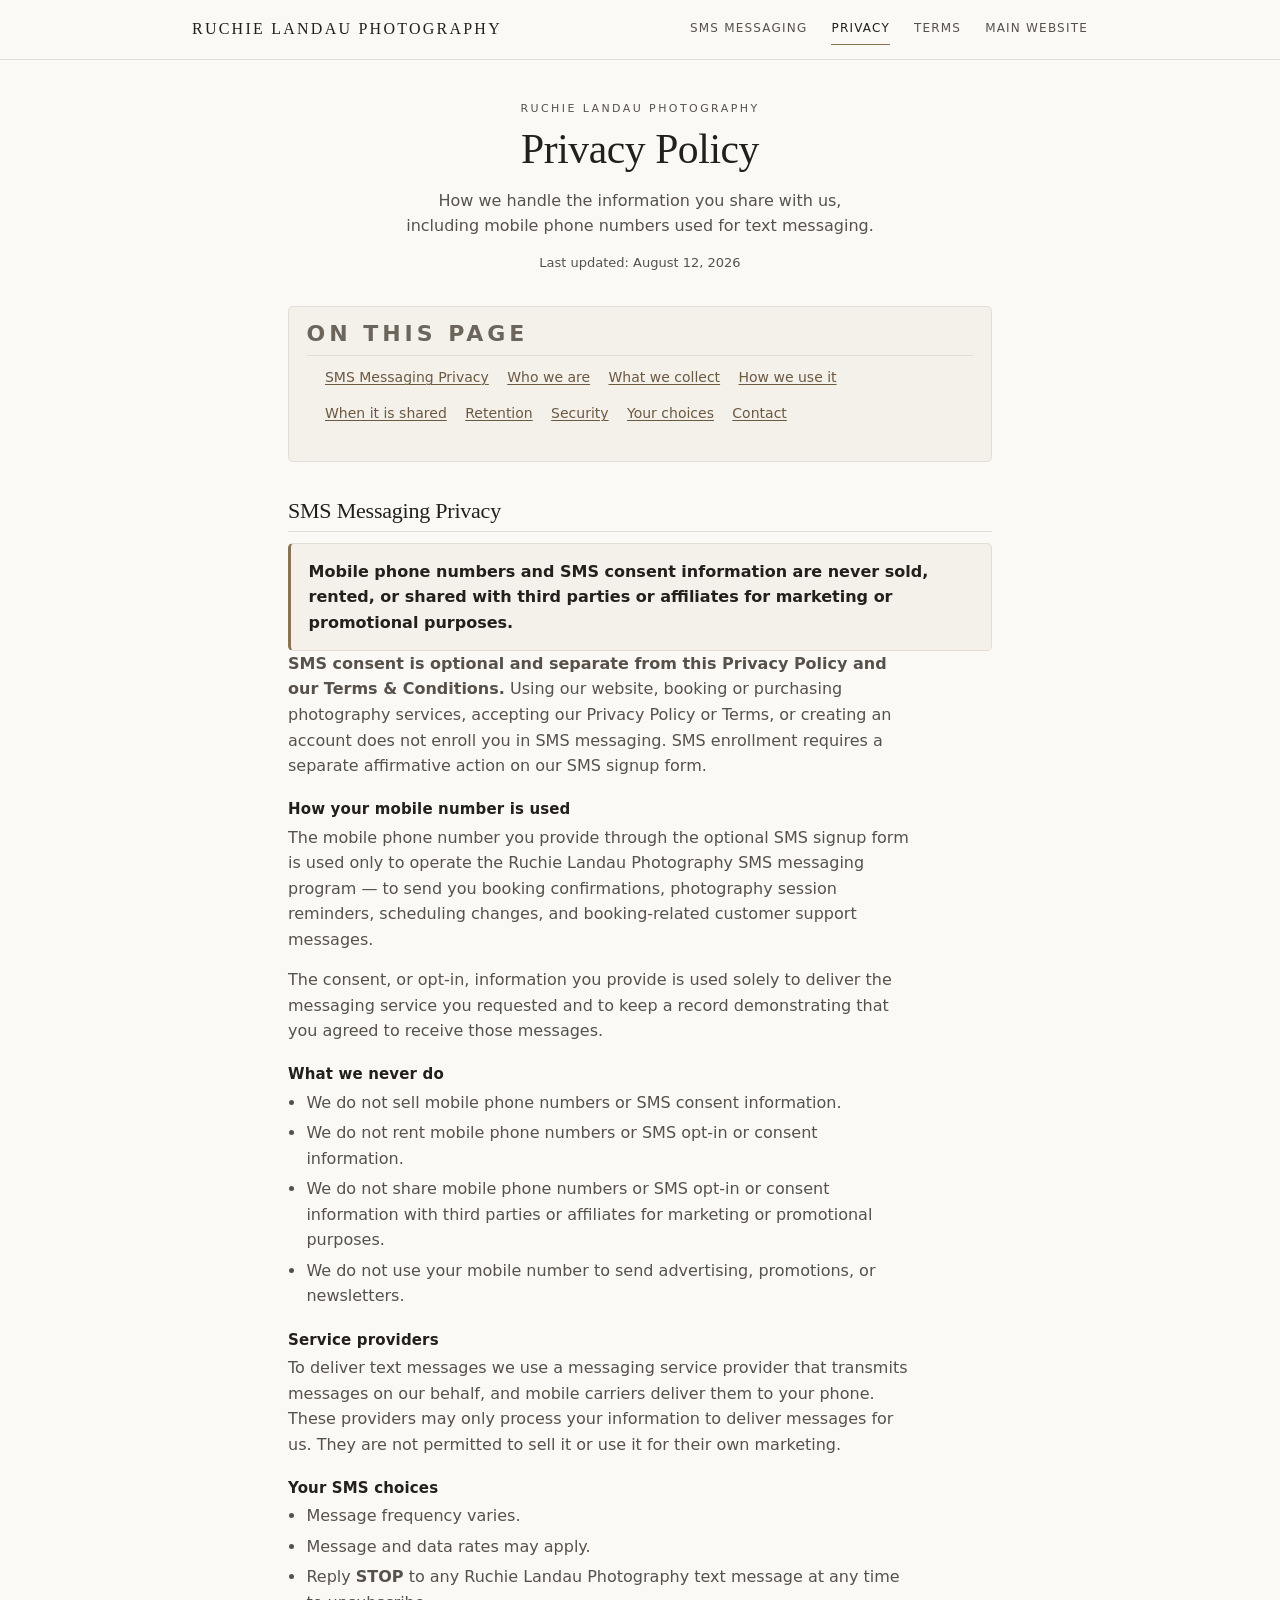
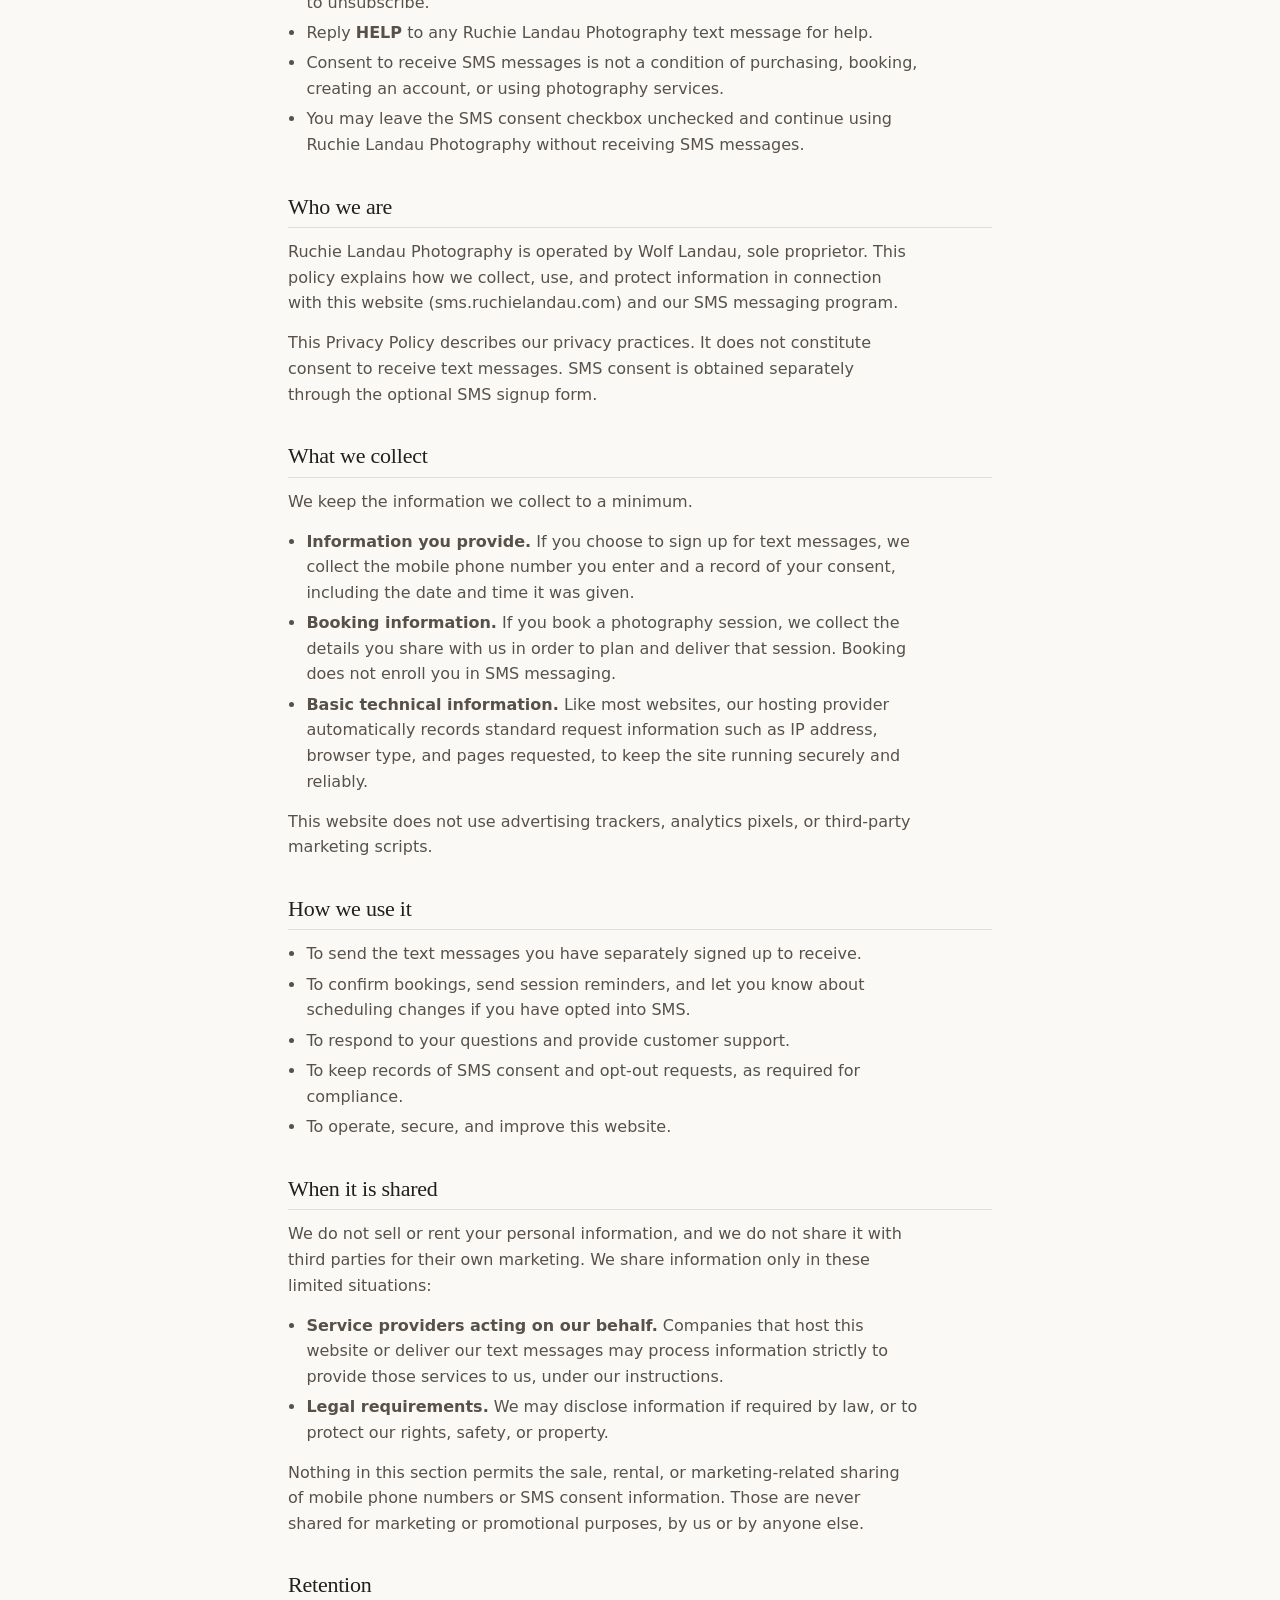
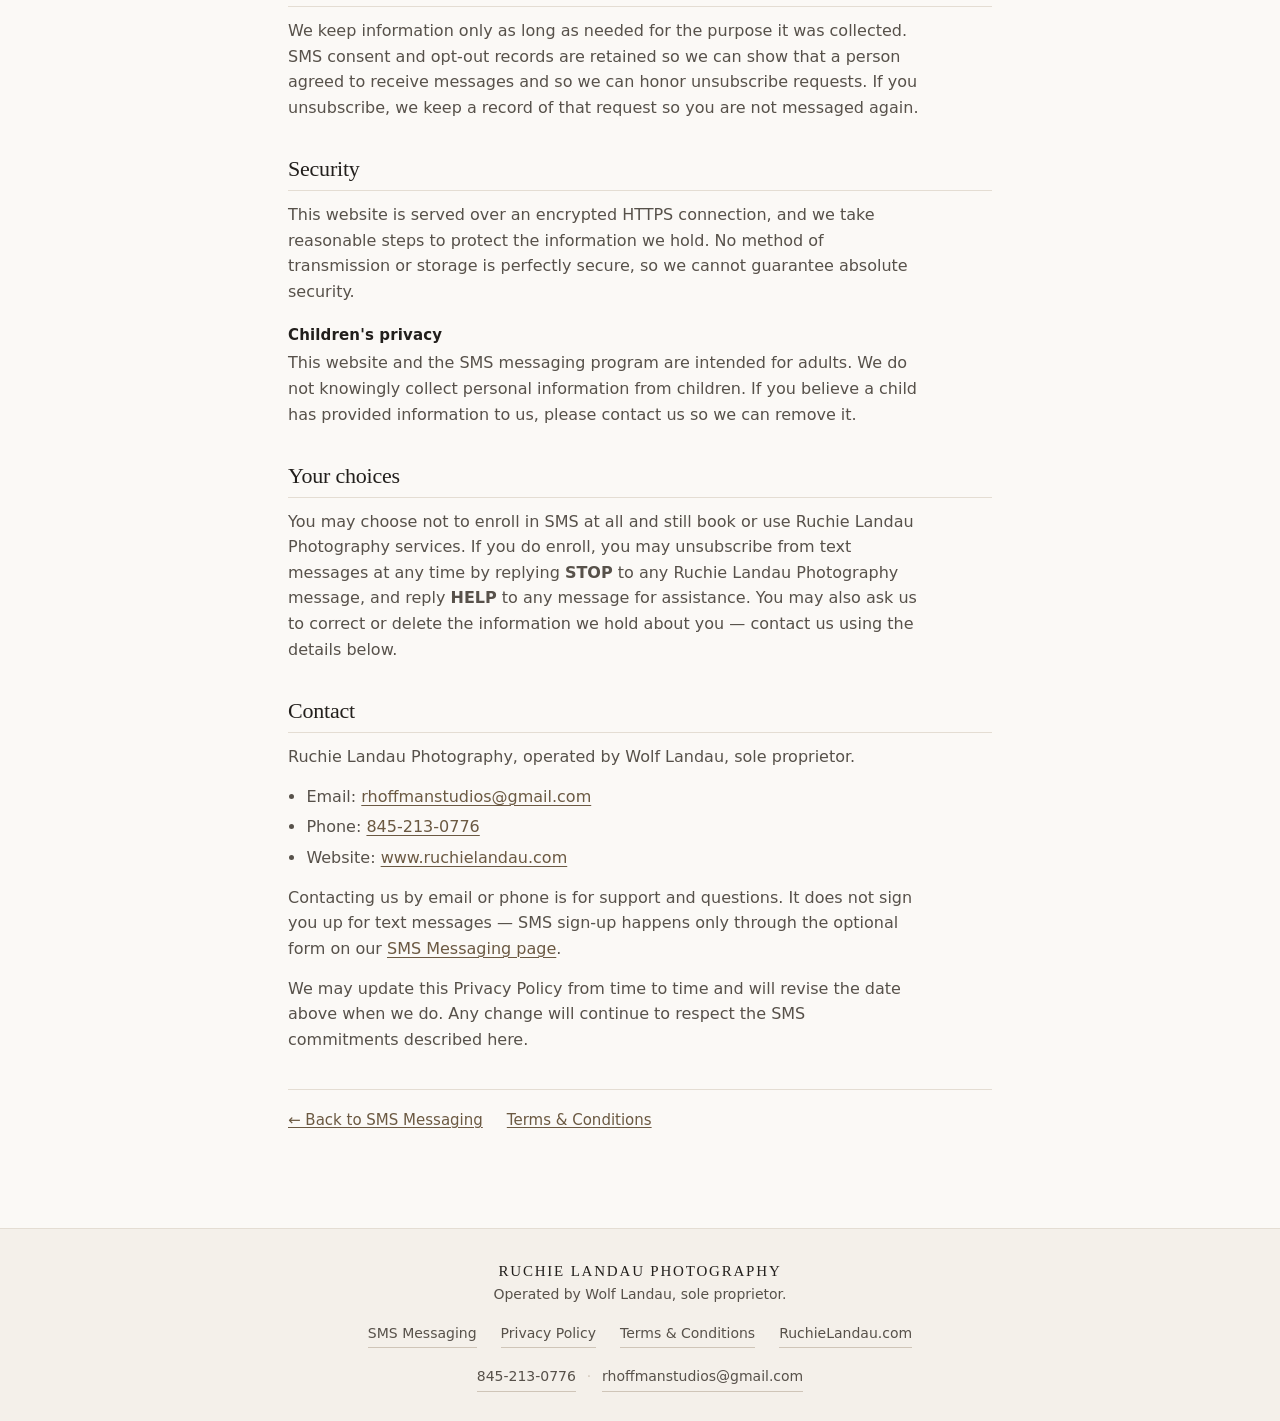
==== commit f53354db: "Clarify SMS consent is optional and separate" ====
--- a/privacy-policy/index.html
+++ b/privacy-policy/index.html
@@ -3,6 +3,7 @@
   <head>
     <meta charset="utf-8" />
     <meta name="viewport" content="width=device-width, initial-scale=1" />
+    <meta name="theme-color" content="#fbf9f6" />
     <title>Privacy Policy | Ruchie Landau Photography</title>
     <meta
       name="description"
@@ -10,7 +11,7 @@
     />
     <link rel="canonical" href="https://sms.ruchielandau.com/privacy-policy" />
     <link rel="icon" href="/favicon.svg" type="image/svg+xml" />
-    <link rel="stylesheet" href="/assets/css/site.css" />
+    <link rel="stylesheet" href="/assets/css/site.css?v=3" />
   </head>
   <body>
     <a class="skip-link" href="#main">Skip to main content</a>
@@ -47,7 +48,7 @@
             How we handle the information you share with us, including mobile
             phone numbers used for text messaging.
           </p>
-          <p class="doc__meta">Last updated: August 7, 2026</p>
+          <p class="doc__meta">Last updated: August 12, 2026</p>
         </div>
 
         <nav class="doc-toc" aria-labelledby="toc-heading">
@@ -79,12 +80,22 @@
             </p>
           </div>
 
+          <p>
+            <strong>SMS consent is optional and separate from this Privacy
+            Policy and our Terms &amp; Conditions.</strong> Using our website,
+            booking or purchasing photography services, accepting our Privacy
+            Policy or Terms, or creating an account does not enroll you in SMS
+            messaging. SMS enrollment requires a separate affirmative action on
+            our SMS signup form.
+          </p>
+
           <h3>How your mobile number is used</h3>
           <p>
-            The mobile phone number you provide is used only to operate the
-            Ruchie Landau Photography SMS messaging program — to send you
-            booking confirmations, photography session reminders, scheduling
-            changes, and booking-related customer support messages.
+            The mobile phone number you provide through the optional SMS signup
+            form is used only to operate the Ruchie Landau Photography SMS
+            messaging program — to send you booking confirmations, photography
+            session reminders, scheduling changes, and booking-related customer
+            support messages.
           </p>
           <p>
             The consent, or opt-in, information you provide is used solely to
@@ -132,8 +143,12 @@
               message for help.
             </li>
             <li>
-              Consent to receive SMS messages is not a condition of purchasing
-              or booking photography services.
+              Consent to receive SMS messages is not a condition of purchasing,
+              booking, creating an account, or using photography services.
+            </li>
+            <li>
+              You may leave the SMS consent checkbox unchecked and continue
+              using Ruchie Landau Photography without receiving SMS messages.
             </li>
           </ul>
         </section>
@@ -147,8 +162,9 @@
             (sms.ruchielandau.com) and our SMS messaging program.
           </p>
           <p>
-            By using this website, you agree to this Privacy Policy and our
-            <a href="/terms-and-conditions">Terms &amp; Conditions</a>.
+            This Privacy Policy describes our privacy practices. It does not
+            constitute consent to receive text messages. SMS consent is obtained
+            separately through the optional SMS signup form.
           </p>
         </section>
 
@@ -157,14 +173,15 @@
           <p>We keep the information we collect to a minimum.</p>
           <ul>
             <li>
-              <strong>Information you provide.</strong> If you sign up for text
-              messages, we collect the mobile phone number you enter and a
-              record of your consent, including the date and time it was given.
+              <strong>Information you provide.</strong> If you choose to sign up
+              for text messages, we collect the mobile phone number you enter and
+              a record of your consent, including the date and time it was given.
             </li>
             <li>
               <strong>Booking information.</strong> If you book a photography
               session, we collect the details you share with us in order to plan
-              and deliver that session.
+              and deliver that session. Booking does not enroll you in SMS
+              messaging.
             </li>
             <li>
               <strong>Basic technical information.</strong> Like most websites,
@@ -182,10 +199,10 @@
         <section aria-labelledby="how-we-use" id="how-we-use">
           <h2>How we use it</h2>
           <ul>
-            <li>To send the text messages you have signed up to receive.</li>
+            <li>To send the text messages you have separately signed up to receive.</li>
             <li>
               To confirm bookings, send session reminders, and let you know
-              about scheduling changes.
+              about scheduling changes if you have opted into SMS.
             </li>
             <li>To respond to your questions and provide customer support.</li>
             <li>
@@ -254,7 +271,9 @@
         <section aria-labelledby="your-choices" id="your-choices">
           <h2>Your choices</h2>
           <p>
-            You may unsubscribe from text messages at any time by replying
+            You may choose not to enroll in SMS at all and still book or use
+            Ruchie Landau Photography services. If you do enroll, you may
+            unsubscribe from text messages at any time by replying
             <strong>STOP</strong> to any Ruchie Landau Photography message, and
             reply <strong>HELP</strong> to any message for assistance. You may
             also ask us to correct or delete the information we hold about you —
@@ -288,7 +307,7 @@
           <p>
             Contacting us by email or phone is for support and questions. It
             does not sign you up for text messages — SMS sign-up happens only
-            through the form on our <a href="/">SMS Messaging page</a>.
+            through the optional form on our <a href="/">SMS Messaging page</a>.
           </p>
           <p>
             We may update this Privacy Policy from time to time and will revise
@@ -337,4 +356,4 @@
       </div>
     </footer>
   </body>
-</html>
+</html>
--- a/assets/css/site.css
+++ b/assets/css/site.css
@@ -167,7 +167,10 @@
   width: 100%;
   max-width: var(--shell);
   margin-inline: auto;
-  padding-inline: var(--gutter);
+  /* max() keeps content clear of a notch in landscape without adding gutter
+     on ordinary screens. */
+  padding-left: max(var(--gutter), env(safe-area-inset-left, 0px));
+  padding-right: max(var(--gutter), env(safe-area-inset-right, 0px));
 }
 
 .shell--main {
@@ -241,7 +244,7 @@
   display: flex;
   flex-wrap: wrap;
   justify-content: center;
-  gap: 0 clamp(0.7rem, 2.6vw, 1.5rem);
+  gap: 0 clamp(0.55rem, 2.6vw, 1.5rem);
   list-style: none;
   margin: 0;
   padding: 0;
@@ -251,9 +254,10 @@
 .site-nav a {
   display: inline-block;
   padding: 0.35rem 0;
-  /* Sized so all four items stay on one line down to 320px. */
-  font-size: 0.6875rem;
-  letter-spacing: 0.06em;
+  /* Sized so all four items stay on one line down to ~360px, while staying
+     comfortably readable on a phone. */
+  font-size: 0.75rem;
+  letter-spacing: 0.02em;
   text-transform: uppercase;
   text-decoration: none;
   color: var(--ink-muted);
@@ -287,10 +291,6 @@
 @media (min-width: 64rem) {
   .wordmark {
     font-size: 1rem;
-  }
-
-  .site-nav a {
-    font-size: 0.75rem;
   }
 }
 
@@ -367,7 +367,7 @@
 
 .tab {
   appearance: none;
-  min-height: 3.25rem;
+  min-height: 3.5rem;
   padding: 0.85rem 0.75rem;
   font-family: var(--font-body);
   font-size: 0.8125rem;
@@ -1040,6 +1040,7 @@
 }
 
 .site-footer__inner {
+  padding-bottom: env(safe-area-inset-bottom, 0);
   display: grid;
   gap: 0.85rem;
   justify-items: center;
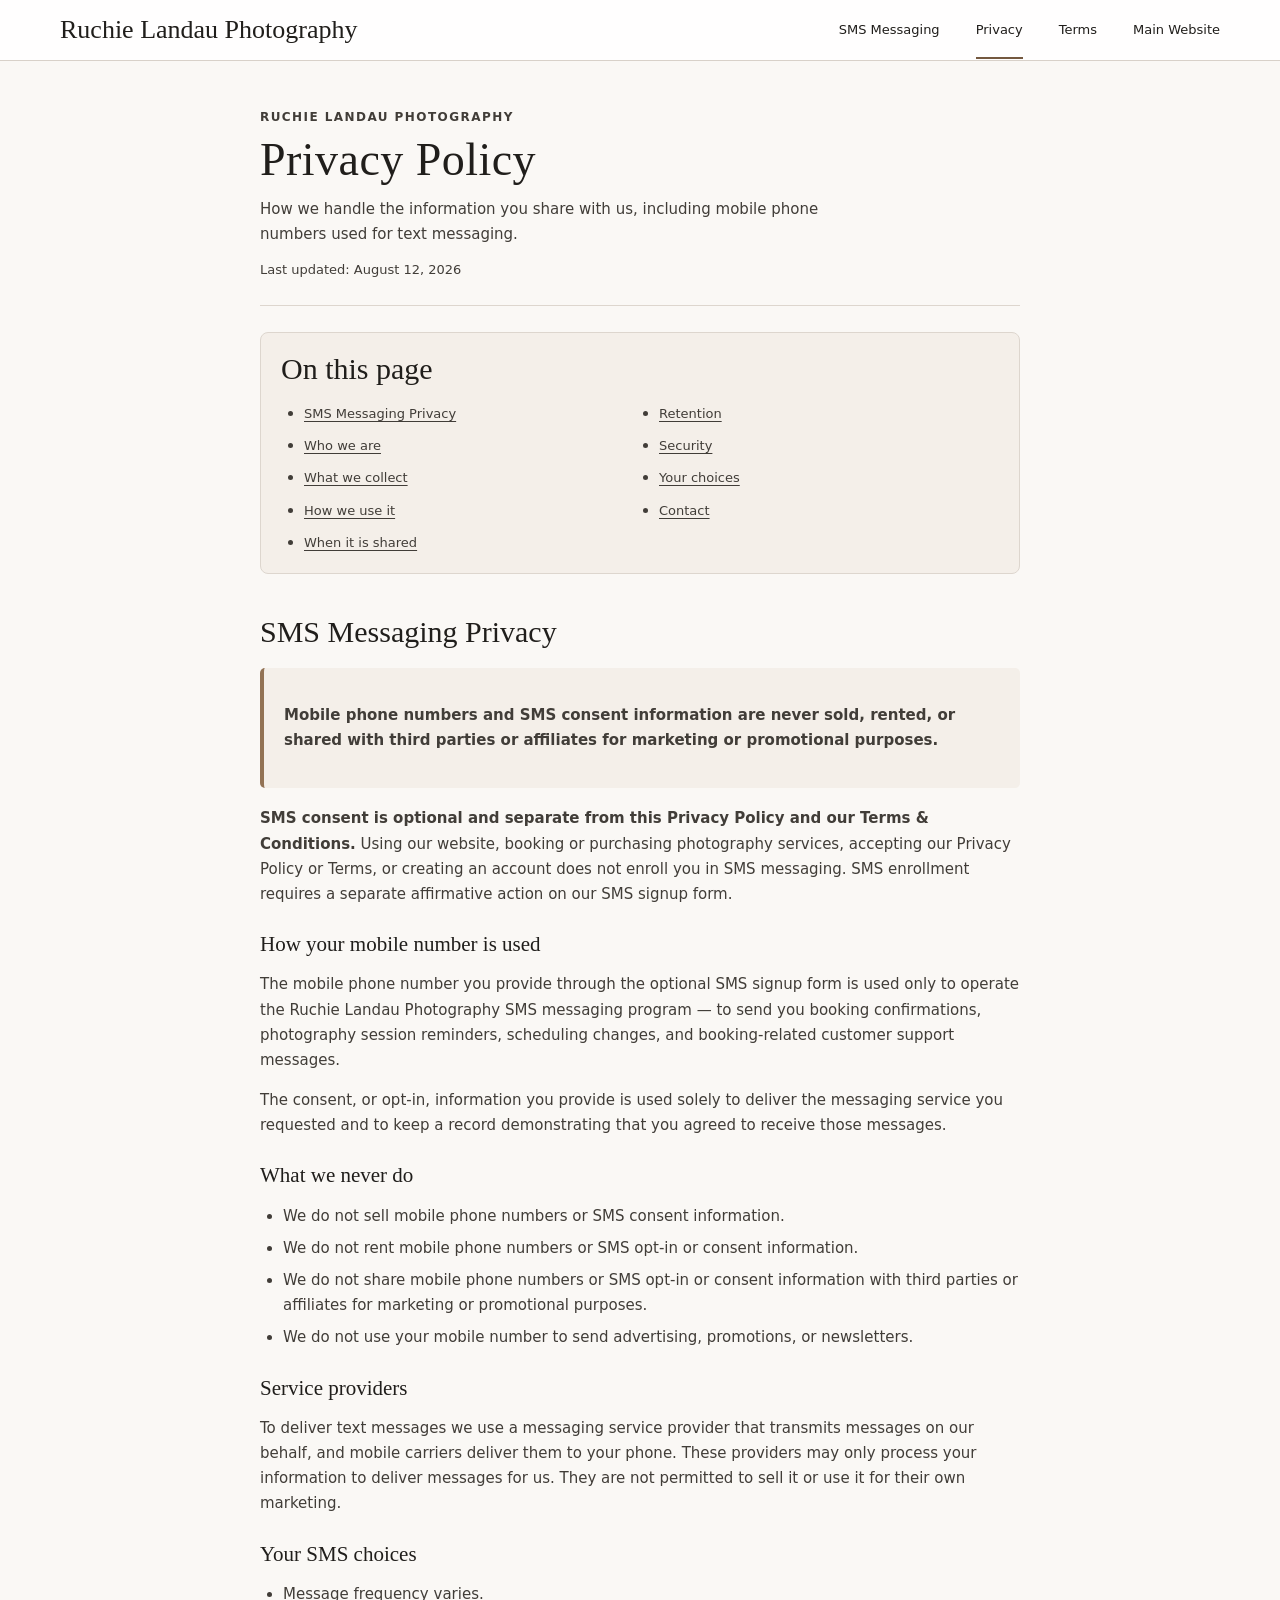
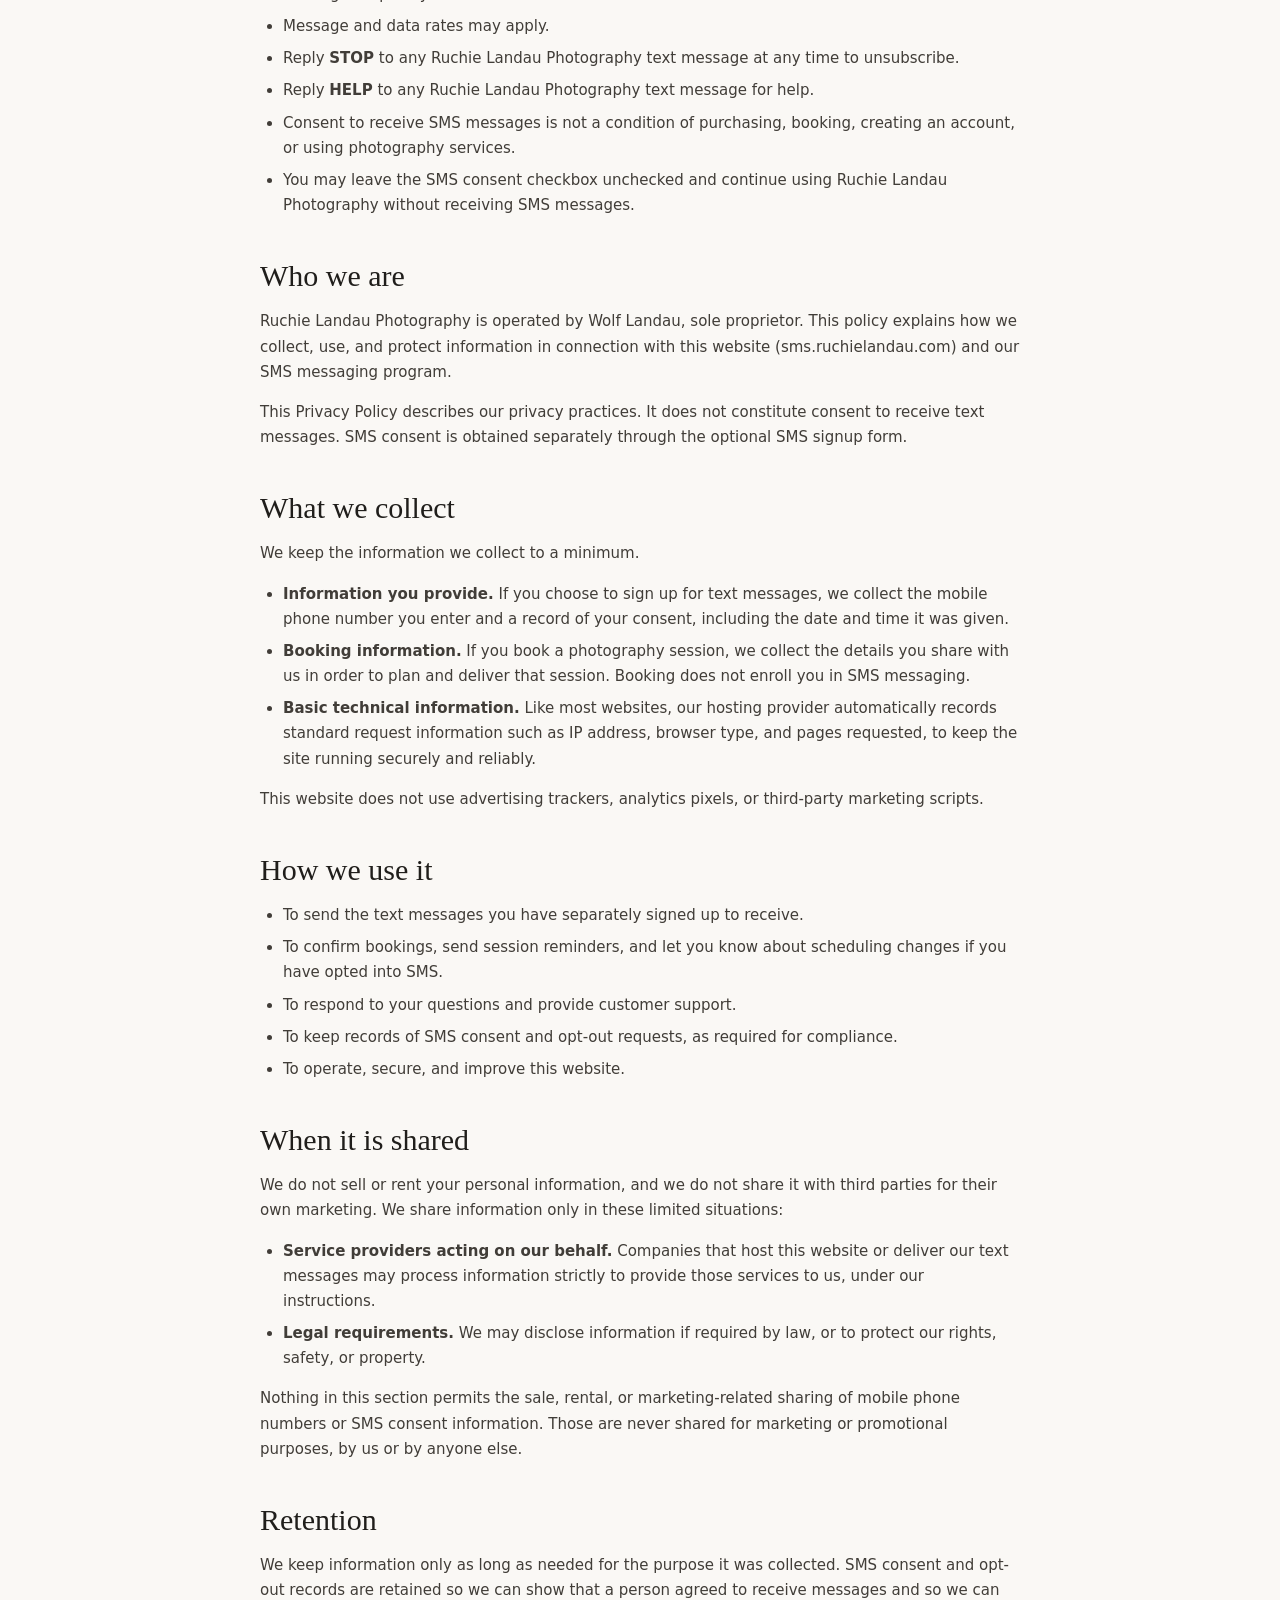
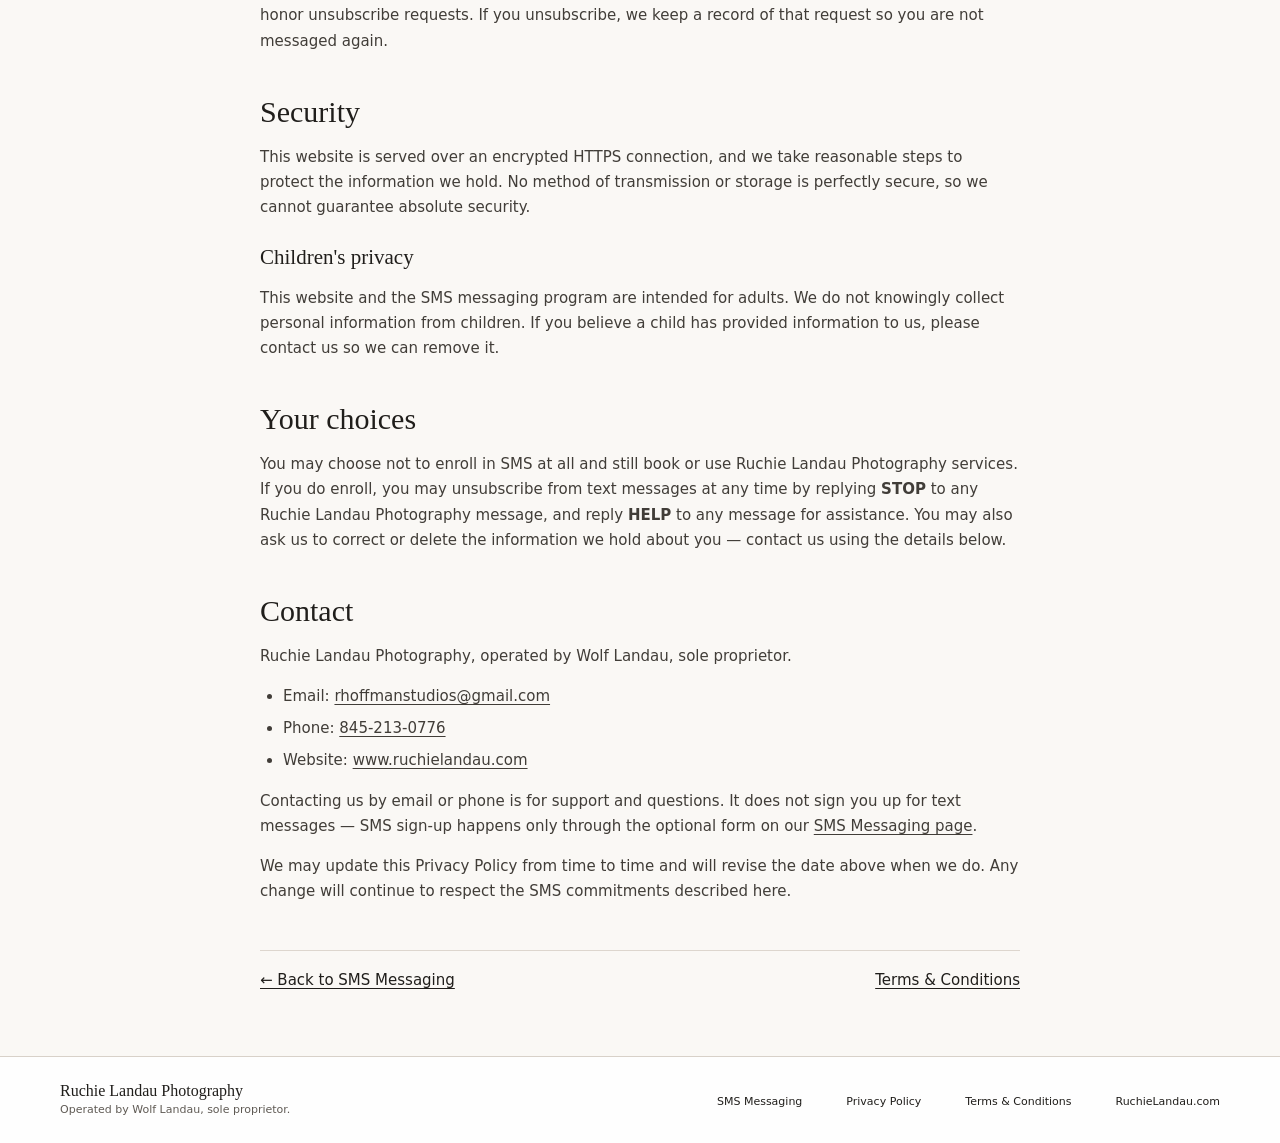
==== commit 1c05c5db: "Redesign SMS consent site" ====
--- a/privacy-policy/index.html
+++ b/privacy-policy/index.html
@@ -1,359 +1,371 @@
-<!DOCTYPE html>
-<html lang="en">
-  <head>
-    <meta charset="utf-8" />
-    <meta name="viewport" content="width=device-width, initial-scale=1" />
-    <meta name="theme-color" content="#fbf9f6" />
-    <title>Privacy Policy | Ruchie Landau Photography</title>
-    <meta
-      name="description"
-      content="Privacy Policy for Ruchie Landau Photography, including how mobile phone numbers and SMS consent information are used and protected."
-    />
-    <link rel="canonical" href="https://sms.ruchielandau.com/privacy-policy" />
-    <link rel="icon" href="/favicon.svg" type="image/svg+xml" />
-    <link rel="stylesheet" href="/assets/css/site.css?v=3" />
-  </head>
-  <body>
-    <a class="skip-link" href="#main">Skip to main content</a>
-
-    <header class="site-header">
-      <div class="shell site-header__inner">
+<!DOCTYPE html>
+<html lang="en">
+  <head>
+    <meta charset="utf-8" />
+    <meta name="viewport" content="width=device-width, initial-scale=1" />
+    <meta name="theme-color" content="#fbf9f6" />
+    <title>Privacy Policy | Ruchie Landau Photography</title>
+    <meta
+      name="description"
+      content="Privacy Policy for Ruchie Landau Photography, including how mobile phone numbers and SMS consent information are used and protected."
+    />
+    <link rel="canonical" href="https://sms.ruchielandau.com/privacy-policy" />
+    <link rel="icon" href="/favicon.svg" type="image/svg+xml" />
+    <link rel="stylesheet" href="/assets/css/site.css?v=4" />
+  </head>
+  <body>
+    <a class="skip-link" href="#main">Skip to main content</a>
+
+    <header class="site-header">
+      <div class="shell site-header__inner">
         <a class="wordmark" href="/">Ruchie Landau Photography</a>
-        <nav class="site-nav" aria-label="Primary">
-          <ul>
-            <li><a href="/">SMS Messaging</a></li>
-            <li><a href="/privacy-policy" aria-current="page">Privacy</a></li>
-            <li><a href="/terms-and-conditions">Terms</a></li>
-            <li>
-              <a
-                href="https://www.ruchielandau.com"
-                rel="noopener noreferrer"
-                target="_blank"
-                >Main Website<span class="visually-hidden">
-                  (opens in a new tab)</span
-                ></a
-              >
-            </li>
-          </ul>
-        </nav>
-      </div>
-    </header>
-
-    <main id="main">
-      <div class="shell doc">
-        <div class="doc-intro">
-          <p class="eyebrow">Ruchie Landau Photography</p>
-          <h1>Privacy Policy</h1>
-          <p class="doc-intro__lede">
-            How we handle the information you share with us, including mobile
-            phone numbers used for text messaging.
-          </p>
-          <p class="doc__meta">Last updated: August 12, 2026</p>
-        </div>
-
-        <nav class="doc-toc" aria-labelledby="toc-heading">
-          <h2 id="toc-heading">On this page</h2>
-          <ul>
-            <li><a href="#sms-privacy">SMS Messaging Privacy</a></li>
-            <li><a href="#who-we-are">Who we are</a></li>
-            <li><a href="#information-we-collect">What we collect</a></li>
-            <li><a href="#how-we-use">How we use it</a></li>
-            <li><a href="#sharing">When it is shared</a></li>
-            <li><a href="#retention">Retention</a></li>
-            <li><a href="#security">Security</a></li>
-            <li><a href="#your-choices">Your choices</a></li>
-            <li><a href="#contact">Contact</a></li>
-          </ul>
-        </nav>
-
-        <!-- ============ The section a TCR / Twilio reviewer looks for ============ -->
-        <section aria-labelledby="sms-privacy" id="sms-privacy">
-          <h2>SMS Messaging Privacy</h2>
-
-          <div class="callout">
-            <p>
-              <strong
-                >Mobile phone numbers and SMS consent information are never
-                sold, rented, or shared with third parties or affiliates for
-                marketing or promotional purposes.</strong
-              >
-            </p>
-          </div>
-
-          <p>
-            <strong>SMS consent is optional and separate from this Privacy
-            Policy and our Terms &amp; Conditions.</strong> Using our website,
-            booking or purchasing photography services, accepting our Privacy
-            Policy or Terms, or creating an account does not enroll you in SMS
-            messaging. SMS enrollment requires a separate affirmative action on
-            our SMS signup form.
-          </p>
-
-          <h3>How your mobile number is used</h3>
-          <p>
-            The mobile phone number you provide through the optional SMS signup
-            form is used only to operate the Ruchie Landau Photography SMS
-            messaging program — to send you booking confirmations, photography
-            session reminders, scheduling changes, and booking-related customer
-            support messages.
-          </p>
-          <p>
-            The consent, or opt-in, information you provide is used solely to
-            deliver the messaging service you requested and to keep a record
-            demonstrating that you agreed to receive those messages.
-          </p>
-
-          <h3>What we never do</h3>
-          <ul>
-            <li>We do not sell mobile phone numbers or SMS consent information.</li>
-            <li>
-              We do not rent mobile phone numbers or SMS opt-in or consent
-              information.
-            </li>
-            <li>
-              We do not share mobile phone numbers or SMS opt-in or consent
-              information with third parties or affiliates for marketing or
-              promotional purposes.
-            </li>
-            <li>
-              We do not use your mobile number to send advertising, promotions,
-              or newsletters.
-            </li>
-          </ul>
-
-          <h3>Service providers</h3>
-          <p>
-            To deliver text messages we use a messaging service provider that
-            transmits messages on our behalf, and mobile carriers deliver them
-            to your phone. These providers may only process your information to
-            deliver messages for us. They are not permitted to sell it or use it
-            for their own marketing.
-          </p>
-
-          <h3>Your SMS choices</h3>
-          <ul>
-            <li>Message frequency varies.</li>
-            <li>Message and data rates may apply.</li>
-            <li>
-              Reply <strong>STOP</strong> to any Ruchie Landau Photography text
-              message at any time to unsubscribe.
-            </li>
-            <li>
-              Reply <strong>HELP</strong> to any Ruchie Landau Photography text
-              message for help.
-            </li>
-            <li>
-              Consent to receive SMS messages is not a condition of purchasing,
-              booking, creating an account, or using photography services.
-            </li>
-            <li>
-              You may leave the SMS consent checkbox unchecked and continue
-              using Ruchie Landau Photography without receiving SMS messages.
-            </li>
-          </ul>
-        </section>
-
-        <section aria-labelledby="who-we-are" id="who-we-are">
-          <h2>Who we are</h2>
-          <p>
-            Ruchie Landau Photography is operated by Wolf Landau, sole
-            proprietor. This policy explains how we collect, use, and protect
-            information in connection with this website
-            (sms.ruchielandau.com) and our SMS messaging program.
-          </p>
-          <p>
-            This Privacy Policy describes our privacy practices. It does not
-            constitute consent to receive text messages. SMS consent is obtained
-            separately through the optional SMS signup form.
-          </p>
-        </section>
-
-        <section aria-labelledby="information-we-collect" id="information-we-collect">
-          <h2>What we collect</h2>
-          <p>We keep the information we collect to a minimum.</p>
-          <ul>
-            <li>
-              <strong>Information you provide.</strong> If you choose to sign up
-              for text messages, we collect the mobile phone number you enter and
-              a record of your consent, including the date and time it was given.
-            </li>
-            <li>
-              <strong>Booking information.</strong> If you book a photography
-              session, we collect the details you share with us in order to plan
-              and deliver that session. Booking does not enroll you in SMS
-              messaging.
-            </li>
-            <li>
-              <strong>Basic technical information.</strong> Like most websites,
-              our hosting provider automatically records standard request
-              information such as IP address, browser type, and pages requested,
-              to keep the site running securely and reliably.
-            </li>
-          </ul>
-          <p>
-            This website does not use advertising trackers, analytics pixels, or
-            third-party marketing scripts.
-          </p>
-        </section>
-
-        <section aria-labelledby="how-we-use" id="how-we-use">
-          <h2>How we use it</h2>
-          <ul>
-            <li>To send the text messages you have separately signed up to receive.</li>
-            <li>
-              To confirm bookings, send session reminders, and let you know
-              about scheduling changes if you have opted into SMS.
-            </li>
-            <li>To respond to your questions and provide customer support.</li>
-            <li>
-              To keep records of SMS consent and opt-out requests, as required
-              for compliance.
-            </li>
-            <li>To operate, secure, and improve this website.</li>
-          </ul>
-        </section>
-
-        <section aria-labelledby="sharing" id="sharing">
-          <h2>When it is shared</h2>
-          <p>
-            We do not sell or rent your personal information, and we do not
-            share it with third parties for their own marketing. We share
-            information only in these limited situations:
-          </p>
-          <ul>
-            <li>
-              <strong>Service providers acting on our behalf.</strong> Companies
-              that host this website or deliver our text messages may process
-              information strictly to provide those services to us, under our
-              instructions.
-            </li>
-            <li>
-              <strong>Legal requirements.</strong> We may disclose information if
-              required by law, or to protect our rights, safety, or property.
-            </li>
-          </ul>
-          <p>
-            Nothing in this section permits the sale, rental, or
-            marketing-related sharing of mobile phone numbers or SMS consent
-            information. Those are never shared for marketing or promotional
-            purposes, by us or by anyone else.
-          </p>
-        </section>
-
-        <section aria-labelledby="retention" id="retention">
-          <h2>Retention</h2>
-          <p>
-            We keep information only as long as needed for the purpose it was
-            collected. SMS consent and opt-out records are retained so we can
-            show that a person agreed to receive messages and so we can honor
-            unsubscribe requests. If you unsubscribe, we keep a record of that
-            request so you are not messaged again.
-          </p>
-        </section>
-
-        <section aria-labelledby="security" id="security">
-          <h2>Security</h2>
-          <p>
-            This website is served over an encrypted HTTPS connection, and we
-            take reasonable steps to protect the information we hold. No method
-            of transmission or storage is perfectly secure, so we cannot
-            guarantee absolute security.
-          </p>
-          <h3>Children's privacy</h3>
-          <p>
-            This website and the SMS messaging program are intended for adults.
-            We do not knowingly collect personal information from children. If
-            you believe a child has provided information to us, please contact
-            us so we can remove it.
-          </p>
-        </section>
-
-        <section aria-labelledby="your-choices" id="your-choices">
-          <h2>Your choices</h2>
-          <p>
-            You may choose not to enroll in SMS at all and still book or use
-            Ruchie Landau Photography services. If you do enroll, you may
-            unsubscribe from text messages at any time by replying
-            <strong>STOP</strong> to any Ruchie Landau Photography message, and
-            reply <strong>HELP</strong> to any message for assistance. You may
-            also ask us to correct or delete the information we hold about you —
-            contact us using the details below.
-          </p>
-        </section>
-
-        <section aria-labelledby="contact" id="contact">
-          <h2>Contact</h2>
-          <p>
-            Ruchie Landau Photography, operated by Wolf Landau, sole proprietor.
-          </p>
-          <ul>
-            <li>
-              Email:
-              <a href="mailto:rhoffmanstudios@gmail.com"
-                >rhoffmanstudios@gmail.com</a
-              >
-            </li>
-            <li>Phone: <a href="tel:+18452130776">845&#8209;213&#8209;0776</a></li>
-            <li>
-              Website:
-              <a
-                href="https://www.ruchielandau.com"
-                rel="noopener noreferrer"
-                target="_blank"
-                >www.ruchielandau.com</a
-              >
-            </li>
-          </ul>
-          <p>
-            Contacting us by email or phone is for support and questions. It
-            does not sign you up for text messages — SMS sign-up happens only
-            through the optional form on our <a href="/">SMS Messaging page</a>.
-          </p>
-          <p>
-            We may update this Privacy Policy from time to time and will revise
-            the date above when we do. Any change will continue to respect the
-            SMS commitments described here.
-          </p>
-        </section>
-
-        <nav class="doc-links" aria-label="Related pages">
-          <a href="/">&#8592; Back to SMS Messaging</a>
-          <a href="/terms-and-conditions">Terms &amp; Conditions</a>
-        </nav>
-      </div>
-    </main>
-
-    <footer class="site-footer">
-      <div class="shell site-footer__inner">
-        <div class="site-footer__brand">
-          <p class="site-footer__name">Ruchie Landau Photography</p>
-          <p>Operated by Wolf Landau, sole proprietor.</p>
-        </div>
-
-        <nav class="footer-nav" aria-label="Footer">
-          <ul>
-            <li><a href="/">SMS Messaging</a></li>
-            <li><a href="/privacy-policy">Privacy Policy</a></li>
-            <li><a href="/terms-and-conditions">Terms &amp; Conditions</a></li>
-            <li>
-              <a
-                href="https://www.ruchielandau.com"
-                rel="noopener noreferrer"
-                target="_blank"
-                >RuchieLandau.com<span class="visually-hidden">
-                  (opens in a new tab)</span
-                ></a
-              >
-            </li>
-          </ul>
-        </nav>
-
-        <p class="site-footer__contact">
-          <a href="tel:+18452130776">845&#8209;213&#8209;0776</a>
-          <span aria-hidden="true">·</span>
-          <a href="mailto:rhoffmanstudios@gmail.com">rhoffmanstudios@gmail.com</a>
-        </p>
-      </div>
-    </footer>
+        <button
+          class="menu-toggle"
+          type="button"
+          aria-expanded="false"
+          aria-controls="primary-navigation"
+        >
+          <span class="visually-hidden">Open menu</span>
+          <span aria-hidden="true"></span>
+          <span aria-hidden="true"></span>
+          <span aria-hidden="true"></span>
+        </button>
+        <nav class="site-nav" id="primary-navigation" aria-label="Primary">
+          <ul>
+            <li><a href="/">SMS Messaging</a></li>
+            <li><a href="/privacy-policy" aria-current="page">Privacy</a></li>
+            <li><a href="/terms-and-conditions">Terms</a></li>
+            <li>
+              <a
+                href="https://www.ruchielandau.com"
+                rel="noopener noreferrer"
+                target="_blank"
+                >Main Website<span class="visually-hidden">
+                  (opens in a new tab)</span
+                ></a
+              >
+            </li>
+          </ul>
+        </nav>
+      </div>
+    </header>
+
+    <main id="main">
+      <div class="shell doc">
+        <div class="doc-intro">
+          <p class="eyebrow">Ruchie Landau Photography</p>
+          <h1>Privacy Policy</h1>
+          <p class="doc-intro__lede">
+            How we handle the information you share with us, including mobile
+            phone numbers used for text messaging.
+          </p>
+          <p class="doc__meta">Last updated: August 12, 2026</p>
+        </div>
+
+        <nav class="doc-toc" aria-labelledby="toc-heading">
+          <h2 id="toc-heading">On this page</h2>
+          <ul>
+            <li><a href="#sms-privacy">SMS Messaging Privacy</a></li>
+            <li><a href="#who-we-are">Who we are</a></li>
+            <li><a href="#information-we-collect">What we collect</a></li>
+            <li><a href="#how-we-use">How we use it</a></li>
+            <li><a href="#sharing">When it is shared</a></li>
+            <li><a href="#retention">Retention</a></li>
+            <li><a href="#security">Security</a></li>
+            <li><a href="#your-choices">Your choices</a></li>
+            <li><a href="#contact">Contact</a></li>
+          </ul>
+        </nav>
+
+        <!-- ============ The section a TCR / Twilio reviewer looks for ============ -->
+        <section aria-labelledby="sms-privacy" id="sms-privacy">
+          <h2>SMS Messaging Privacy</h2>
+
+          <div class="callout">
+            <p>
+              <strong
+                >Mobile phone numbers and SMS consent information are never
+                sold, rented, or shared with third parties or affiliates for
+                marketing or promotional purposes.</strong
+              >
+            </p>
+          </div>
+
+          <p>
+            <strong>SMS consent is optional and separate from this Privacy
+            Policy and our Terms &amp; Conditions.</strong> Using our website,
+            booking or purchasing photography services, accepting our Privacy
+            Policy or Terms, or creating an account does not enroll you in SMS
+            messaging. SMS enrollment requires a separate affirmative action on
+            our SMS signup form.
+          </p>
+
+          <h3>How your mobile number is used</h3>
+          <p>
+            The mobile phone number you provide through the optional SMS signup
+            form is used only to operate the Ruchie Landau Photography SMS
+            messaging program — to send you booking confirmations, photography
+            session reminders, scheduling changes, and booking-related customer
+            support messages.
+          </p>
+          <p>
+            The consent, or opt-in, information you provide is used solely to
+            deliver the messaging service you requested and to keep a record
+            demonstrating that you agreed to receive those messages.
+          </p>
+
+          <h3>What we never do</h3>
+          <ul>
+            <li>We do not sell mobile phone numbers or SMS consent information.</li>
+            <li>
+              We do not rent mobile phone numbers or SMS opt-in or consent
+              information.
+            </li>
+            <li>
+              We do not share mobile phone numbers or SMS opt-in or consent
+              information with third parties or affiliates for marketing or
+              promotional purposes.
+            </li>
+            <li>
+              We do not use your mobile number to send advertising, promotions,
+              or newsletters.
+            </li>
+          </ul>
+
+          <h3>Service providers</h3>
+          <p>
+            To deliver text messages we use a messaging service provider that
+            transmits messages on our behalf, and mobile carriers deliver them
+            to your phone. These providers may only process your information to
+            deliver messages for us. They are not permitted to sell it or use it
+            for their own marketing.
+          </p>
+
+          <h3>Your SMS choices</h3>
+          <ul>
+            <li>Message frequency varies.</li>
+            <li>Message and data rates may apply.</li>
+            <li>
+              Reply <strong>STOP</strong> to any Ruchie Landau Photography text
+              message at any time to unsubscribe.
+            </li>
+            <li>
+              Reply <strong>HELP</strong> to any Ruchie Landau Photography text
+              message for help.
+            </li>
+            <li>
+              Consent to receive SMS messages is not a condition of purchasing,
+              booking, creating an account, or using photography services.
+            </li>
+            <li>
+              You may leave the SMS consent checkbox unchecked and continue
+              using Ruchie Landau Photography without receiving SMS messages.
+            </li>
+          </ul>
+        </section>
+
+        <section aria-labelledby="who-we-are" id="who-we-are">
+          <h2>Who we are</h2>
+          <p>
+            Ruchie Landau Photography is operated by Wolf Landau, sole
+            proprietor. This policy explains how we collect, use, and protect
+            information in connection with this website
+            (sms.ruchielandau.com) and our SMS messaging program.
+          </p>
+          <p>
+            This Privacy Policy describes our privacy practices. It does not
+            constitute consent to receive text messages. SMS consent is obtained
+            separately through the optional SMS signup form.
+          </p>
+        </section>
+
+        <section aria-labelledby="information-we-collect" id="information-we-collect">
+          <h2>What we collect</h2>
+          <p>We keep the information we collect to a minimum.</p>
+          <ul>
+            <li>
+              <strong>Information you provide.</strong> If you choose to sign up
+              for text messages, we collect the mobile phone number you enter and
+              a record of your consent, including the date and time it was given.
+            </li>
+            <li>
+              <strong>Booking information.</strong> If you book a photography
+              session, we collect the details you share with us in order to plan
+              and deliver that session. Booking does not enroll you in SMS
+              messaging.
+            </li>
+            <li>
+              <strong>Basic technical information.</strong> Like most websites,
+              our hosting provider automatically records standard request
+              information such as IP address, browser type, and pages requested,
+              to keep the site running securely and reliably.
+            </li>
+          </ul>
+          <p>
+            This website does not use advertising trackers, analytics pixels, or
+            third-party marketing scripts.
+          </p>
+        </section>
+
+        <section aria-labelledby="how-we-use" id="how-we-use">
+          <h2>How we use it</h2>
+          <ul>
+            <li>To send the text messages you have separately signed up to receive.</li>
+            <li>
+              To confirm bookings, send session reminders, and let you know
+              about scheduling changes if you have opted into SMS.
+            </li>
+            <li>To respond to your questions and provide customer support.</li>
+            <li>
+              To keep records of SMS consent and opt-out requests, as required
+              for compliance.
+            </li>
+            <li>To operate, secure, and improve this website.</li>
+          </ul>
+        </section>
+
+        <section aria-labelledby="sharing" id="sharing">
+          <h2>When it is shared</h2>
+          <p>
+            We do not sell or rent your personal information, and we do not
+            share it with third parties for their own marketing. We share
+            information only in these limited situations:
+          </p>
+          <ul>
+            <li>
+              <strong>Service providers acting on our behalf.</strong> Companies
+              that host this website or deliver our text messages may process
+              information strictly to provide those services to us, under our
+              instructions.
+            </li>
+            <li>
+              <strong>Legal requirements.</strong> We may disclose information if
+              required by law, or to protect our rights, safety, or property.
+            </li>
+          </ul>
+          <p>
+            Nothing in this section permits the sale, rental, or
+            marketing-related sharing of mobile phone numbers or SMS consent
+            information. Those are never shared for marketing or promotional
+            purposes, by us or by anyone else.
+          </p>
+        </section>
+
+        <section aria-labelledby="retention" id="retention">
+          <h2>Retention</h2>
+          <p>
+            We keep information only as long as needed for the purpose it was
+            collected. SMS consent and opt-out records are retained so we can
+            show that a person agreed to receive messages and so we can honor
+            unsubscribe requests. If you unsubscribe, we keep a record of that
+            request so you are not messaged again.
+          </p>
+        </section>
+
+        <section aria-labelledby="security" id="security">
+          <h2>Security</h2>
+          <p>
+            This website is served over an encrypted HTTPS connection, and we
+            take reasonable steps to protect the information we hold. No method
+            of transmission or storage is perfectly secure, so we cannot
+            guarantee absolute security.
+          </p>
+          <h3>Children's privacy</h3>
+          <p>
+            This website and the SMS messaging program are intended for adults.
+            We do not knowingly collect personal information from children. If
+            you believe a child has provided information to us, please contact
+            us so we can remove it.
+          </p>
+        </section>
+
+        <section aria-labelledby="your-choices" id="your-choices">
+          <h2>Your choices</h2>
+          <p>
+            You may choose not to enroll in SMS at all and still book or use
+            Ruchie Landau Photography services. If you do enroll, you may
+            unsubscribe from text messages at any time by replying
+            <strong>STOP</strong> to any Ruchie Landau Photography message, and
+            reply <strong>HELP</strong> to any message for assistance. You may
+            also ask us to correct or delete the information we hold about you —
+            contact us using the details below.
+          </p>
+        </section>
+
+        <section aria-labelledby="contact" id="contact">
+          <h2>Contact</h2>
+          <p>
+            Ruchie Landau Photography, operated by Wolf Landau, sole proprietor.
+          </p>
+          <ul>
+            <li>
+              Email:
+              <a href="mailto:rhoffmanstudios@gmail.com"
+                >rhoffmanstudios@gmail.com</a
+              >
+            </li>
+            <li>Phone: <a href="tel:+18452130776">845&#8209;213&#8209;0776</a></li>
+            <li>
+              Website:
+              <a
+                href="https://www.ruchielandau.com"
+                rel="noopener noreferrer"
+                target="_blank"
+                >www.ruchielandau.com</a
+              >
+            </li>
+          </ul>
+          <p>
+            Contacting us by email or phone is for support and questions. It
+            does not sign you up for text messages — SMS sign-up happens only
+            through the optional form on our <a href="/">SMS Messaging page</a>.
+          </p>
+          <p>
+            We may update this Privacy Policy from time to time and will revise
+            the date above when we do. Any change will continue to respect the
+            SMS commitments described here.
+          </p>
+        </section>
+
+        <nav class="doc-links" aria-label="Related pages">
+          <a href="/">&#8592; Back to SMS Messaging</a>
+          <a href="/terms-and-conditions">Terms &amp; Conditions</a>
+        </nav>
+      </div>
+    </main>
+
+    <footer class="site-footer">
+      <div class="shell site-footer__inner">
+        <div class="site-footer__brand">
+          <p class="site-footer__name">Ruchie Landau Photography</p>
+          <p>Operated by Wolf Landau, sole proprietor.</p>
+        </div>
+
+        <nav class="footer-nav" aria-label="Footer">
+          <ul>
+            <li><a href="/">SMS Messaging</a></li>
+            <li><a href="/privacy-policy">Privacy Policy</a></li>
+            <li><a href="/terms-and-conditions">Terms &amp; Conditions</a></li>
+            <li>
+              <a
+                href="https://www.ruchielandau.com"
+                rel="noopener noreferrer"
+                target="_blank"
+                >RuchieLandau.com<span class="visually-hidden">
+                  (opens in a new tab)</span
+                ></a
+              >
+            </li>
+          </ul>
+        </nav>
+
+        <p class="site-footer__contact">
+          <a href="tel:+18452130776">845&#8209;213&#8209;0776</a>
+          <span aria-hidden="true">·</span>
+          <a href="mailto:rhoffmanstudios@gmail.com">rhoffmanstudios@gmail.com</a>
+        </p>
+      </div>
+    </footer>
+    <script src="/assets/js/sms-forms.js?v=4" defer></script>
   </body>
-</html>+</html>
--- a/assets/css/site.css
+++ b/assets/css/site.css
@@ -1,1101 +1,515 @@
-/* ==========================================================================
-   Ruchie Landau Photography — SMS Messaging site
-   Single stylesheet. No build step, no frameworks, no third-party requests.
-
-   Layout intent: compact. The whole purpose of the site — brand, what it is,
-   receive/stop, and the active form — should land in the first screen on
-   desktop and on a phone. Sections are tight; nothing stretches wide.
-   ========================================================================== */
-
-/* --------------------------------------------------------------------------
-   1. Design tokens
-   -------------------------------------------------------------------------- */
-
 :root {
-  /* Warm, photographic neutrals. */
-  --paper: #fbf9f6;
-  --paper-raised: #ffffff;
-  --paper-tint: #f4f0ea;
-
-  /* All clear WCAG AA (4.5:1) against both --paper and --paper-tint. */
-  --ink: #221f1c;
-  --ink-muted: #57514a;
-  --ink-faint: #6b655c;
-  --ink-placeholder: #736c63;
-
-  --line: #e4ddd3;
-  --line-strong: #cfc5b8;
-
-  --accent: #8a7355;
-  --accent-deep: #6b5942;
-
-  --error: #93341f;
-  --error-tint: #fdf3f0;
-
-  --focus: #3f3a34;
-
-  /* Type */
-  --font-display: "Iowan Old Style", "Palatino Linotype", Palatino, "Book Antiqua",
-    Georgia, "Times New Roman", serif;
-  --font-body: system-ui, -apple-system, "Segoe UI", Roboto, "Helvetica Neue",
-    Arial, sans-serif;
-
-  /* Widths — deliberately narrow. */
-  --shell: 60rem; /* 960px: header, footer, info trio  */
-  --main: 46rem; /* 736px: the SMS card and everything under it */
-  --doc: 44rem; /* 704px: legal pages */
-  --measure: 62ch;
-
-  /* Rhythm — tight. */
-  --gutter: clamp(1rem, 4vw, 2rem);
-  --gap: clamp(1.75rem, 4vw, 2.5rem);
-  --radius: 5px;
-}
-
-/* --------------------------------------------------------------------------
-   2. Base
-   -------------------------------------------------------------------------- */
-
-*,
-*::before,
-*::after {
-  box-sizing: border-box;
-}
-
-html {
-  -webkit-text-size-adjust: 100%;
-}
+  --paper: #faf8f5;
+  --paper-soft: #f4efe9;
+  --card: rgba(255, 255, 255, 0.94);
+  --ink: #201e1b;
+  --muted: #5f5a54;
+  --line: #ddd6ce;
+  --accent: #927254;
+  --accent-deep: #74583f;
+  --dark: #292723;
+  --error: #973923;
+  --display: "Iowan Old Style", "Palatino Linotype", Palatino, Georgia, serif;
+  --body: Inter, ui-sans-serif, system-ui, -apple-system, "Segoe UI", Arial, sans-serif;
+  --shell: 1160px;
+  --main: 850px;
+  --doc: 760px;
+  --radius: 12px;
+  --shadow: 0 12px 34px rgba(46, 36, 28, 0.12);
+}
+
+*, *::before, *::after { box-sizing: border-box; }
+
+html { color-scheme: light; scroll-behavior: smooth; }
 
 body {
   margin: 0;
-  background-color: var(--paper);
   color: var(--ink);
-  font-family: var(--font-body);
-  font-size: 1rem;
-  line-height: 1.6;
-  /* Guards against any single wide element forcing a sideways scroll. */
-  overflow-x: hidden;
-}
-
-@media (prefers-reduced-motion: reduce) {
-  *,
-  *::before,
-  *::after {
-    animation-duration: 0.01ms !important;
-    animation-iteration-count: 1 !important;
-    transition-duration: 0.01ms !important;
-    scroll-behavior: auto !important;
-  }
-}
-
-h1,
-h2,
-h3 {
-  font-family: var(--font-display);
-  font-weight: 400;
-  line-height: 1.2;
-  letter-spacing: -0.01em;
-  color: var(--ink);
-  margin: 0 0 0.5em;
-  text-wrap: balance;
-}
-
-h1 {
-  font-size: clamp(1.9rem, 5.5vw, 2.6rem);
-}
-
-h2 {
-  font-size: clamp(1.3rem, 3.2vw, 1.55rem);
-}
-
-h3 {
-  font-size: 1.0625rem;
-  letter-spacing: 0;
-}
-
-p {
-  margin: 0 0 0.9em;
-  max-width: var(--measure);
-}
-
-p:last-child {
-  margin-bottom: 0;
-}
-
-ul {
-  max-width: var(--measure);
-}
-
-strong {
-  font-weight: 600;
-}
-
-a {
-  color: var(--accent-deep);
-  text-decoration: underline;
-  text-underline-offset: 0.16em;
-  text-decoration-thickness: 1px;
-  transition: color 0.18s ease;
-}
-
-a:hover {
-  color: var(--ink);
-}
-
-/* One consistent, high-contrast focus treatment everywhere. */
-a:focus-visible,
+  background: var(--paper);
+  font-family: var(--body);
+  font-size: 15px;
+  line-height: 1.5;
+  -webkit-font-smoothing: antialiased;
+}
+
+body.home-page {
+  background-color: #eee7df;
+  background-image: linear-gradient(rgba(250, 247, 243, 0.18), rgba(250, 247, 243, 0.18)), url("/assets/images/studio-background.png");
+  background-position: center top 58px;
+  background-repeat: no-repeat;
+  background-size: cover;
+  background-attachment: fixed;
+}
+
+img, svg { display: block; max-width: 100%; }
+button, input { font: inherit; }
+a { color: inherit; text-underline-offset: 3px; }
+a:hover { color: var(--accent-deep); }
+[hidden] { display: none !important; }
+
 button:focus-visible,
 input:focus-visible,
 summary:focus-visible,
-[tabindex]:focus-visible {
-  outline: 2px solid var(--focus);
+a:focus-visible {
+  outline: 3px solid rgba(116, 88, 63, 0.45);
   outline-offset: 3px;
-  border-radius: 2px;
-}
-
-img,
-svg {
-  max-width: 100%;
-  height: auto;
-}
-
-/* --------------------------------------------------------------------------
-   3. Layout helpers
-   -------------------------------------------------------------------------- */
-
-.shell {
-  width: 100%;
-  max-width: var(--shell);
-  margin-inline: auto;
-  /* max() keeps content clear of a notch in landscape without adding gutter
-     on ordinary screens. */
-  padding-left: max(var(--gutter), env(safe-area-inset-left, 0px));
-  padding-right: max(var(--gutter), env(safe-area-inset-right, 0px));
-}
-
-.shell--main {
-  max-width: calc(var(--main) + var(--gutter) * 2);
-}
+}
+
+.shell { width: min(100% - 36px, var(--shell)); margin-inline: auto; }
+.shell--main { width: min(100% - 36px, var(--main)); }
 
 .skip-link {
-  position: absolute;
-  left: -9999px;
-  top: 0;
-  z-index: 50;
-  background: var(--ink);
-  color: var(--paper);
-  padding: 0.7rem 1.15rem;
+  position: fixed;
+  z-index: 100;
+  top: 8px;
+  left: 8px;
+  padding: 9px 14px;
+  background: #fff;
+  transform: translateY(-150%);
+}
+.skip-link:focus { transform: none; }
+
+.visually-hidden {
+  position: absolute !important;
+  width: 1px !important;
+  height: 1px !important;
+  padding: 0 !important;
+  margin: -1px !important;
+  overflow: hidden !important;
+  clip: rect(0, 0, 0, 0) !important;
+  white-space: nowrap !important;
+  border: 0 !important;
+}
+
+/* Header */
+.site-header {
+  position: relative;
+  z-index: 20;
+  background: rgba(255, 255, 255, 0.92);
+  border-bottom: 1px solid rgba(207, 198, 188, 0.8);
+}
+
+.site-header__inner {
+  min-height: 60px;
+  display: flex;
+  align-items: center;
+  justify-content: space-between;
+  gap: 32px;
+}
+
+.wordmark {
+  font: 26px/1.1 var(--display);
   text-decoration: none;
-  border-radius: 0 0 var(--radius) 0;
-}
-
-.skip-link:focus {
-  left: 0;
-  color: var(--paper);
-}
-
-.visually-hidden {
-  position: absolute;
-  width: 1px;
-  height: 1px;
-  padding: 0;
-  margin: -1px;
-  overflow: hidden;
-  clip: rect(0 0 0 0);
-  clip-path: inset(50%);
   white-space: nowrap;
-  border: 0;
-}
-
-/* --------------------------------------------------------------------------
-   4. Header — one compact row on desktop, two tight lines on phones
-   -------------------------------------------------------------------------- */
-
-.site-header {
-  border-bottom: 1px solid var(--line);
-  background: var(--paper);
-}
-
-.site-header__inner {
-  display: flex;
-  flex-wrap: wrap;
-  align-items: center;
-  justify-content: center;
-  gap: 0.25rem 1.5rem;
-  padding-block: 0.7rem;
-  text-align: center;
-}
-
-.wordmark {
-  font-family: var(--font-display);
-  font-size: 0.9375rem;
-  letter-spacing: 0.14em;
-  text-transform: uppercase;
-  text-decoration: none;
-  color: var(--ink);
-  white-space: nowrap;
-}
-
-.wordmark:hover {
-  color: var(--accent-deep);
-}
-
-.site-nav ul {
-  display: flex;
-  flex-wrap: wrap;
-  justify-content: center;
-  gap: 0 clamp(0.55rem, 2.6vw, 1.5rem);
+}
+
+.site-nav ul,
+.footer-nav ul {
   list-style: none;
   margin: 0;
   padding: 0;
-  max-width: none;
-}
+}
+
+.site-nav ul { display: flex; align-items: center; gap: 36px; }
 
 .site-nav a {
-  display: inline-block;
-  padding: 0.35rem 0;
-  /* Sized so all four items stay on one line down to ~360px, while staying
-     comfortably readable on a phone. */
-  font-size: 0.75rem;
-  letter-spacing: 0.02em;
-  text-transform: uppercase;
+  display: block;
+  padding: 19px 0 17px;
+  border-bottom: 2px solid transparent;
+  font-size: 13px;
   text-decoration: none;
-  color: var(--ink-muted);
-  border-bottom: 1px solid transparent;
-}
-
-.site-nav a:hover {
+}
+
+.site-nav a[aria-current="page"] { border-bottom-color: var(--accent-deep); }
+
+.menu-toggle {
+  display: none;
+  width: 44px;
+  height: 44px;
+  padding: 9px;
+  border: 0;
+  background: transparent;
+  cursor: pointer;
+}
+
+.menu-toggle > span[aria-hidden="true"] {
+  display: block;
+  height: 2px;
+  margin: 5px 0;
+  background: var(--ink);
+  transition: transform 160ms ease, opacity 160ms ease;
+}
+
+/* Hero */
+.home-page main { min-height: calc(100vh - 146px); padding: 18px 0 12px; }
+
+.intro { text-align: center; margin: 0 auto 16px; }
+.intro h1,
+.doc-intro h1 {
+  margin: 0;
+  font: 48px/1.08 var(--display);
+  letter-spacing: 0.01em;
+}
+.intro__lede {
+  max-width: 600px;
+  margin: 10px auto 0;
+  color: #4f4a44;
+  line-height: 1.55;
+}
+
+/* Main card */
+.sms-card {
+  width: min(100%, 568px);
+  margin-inline: auto;
+  padding: 14px;
+  background: var(--card);
+  border: 1px solid rgba(224, 216, 208, 0.9);
+  border-radius: var(--radius);
+  box-shadow: var(--shadow);
+  backdrop-filter: blur(8px);
+}
+
+.tabs { display: grid; grid-template-columns: 1fr 1fr; gap: 12px; margin-bottom: 14px; }
+
+.tab {
+  min-height: 43px;
+  display: flex;
+  align-items: center;
+  justify-content: center;
+  gap: 9px;
+  padding: 9px 14px;
   color: var(--ink);
-  border-bottom-color: var(--line-strong);
-}
-
-.site-nav a[aria-current="page"] {
-  color: var(--ink);
-  border-bottom-color: var(--accent);
-}
-
-@media (min-width: 40rem) {
-  .site-header__inner {
-    flex-wrap: nowrap;
-    justify-content: space-between;
-    text-align: left;
-    padding-block: 0.85rem;
-  }
-
-  .site-nav a {
-    letter-spacing: 0.1em;
-  }
-}
-
-/* Only widen the wordmark once there is room for it beside the nav. */
-@media (min-width: 64rem) {
-  .wordmark {
-    font-size: 1rem;
-  }
-}
-
-/* --------------------------------------------------------------------------
-   5. Intro — small, not a hero
-   -------------------------------------------------------------------------- */
-
-.intro {
-  padding-block: clamp(1rem, 4vw, 2.25rem) clamp(0.85rem, 3vw, 1.5rem);
-  text-align: center;
-}
-
-.eyebrow {
-  margin: 0 0 0.5rem;
-  font-size: 0.6875rem;
-  letter-spacing: 0.22em;
-  text-transform: uppercase;
-  color: var(--ink-faint);
-  max-width: none;
-}
-
-.intro h1 {
-  margin-bottom: 0.35em;
-}
-
-.intro__lede {
-  margin-inline: auto;
-  max-width: 32rem;
-  color: var(--ink-muted);
-}
-
-/* On short phones (SE-class, 568-700px tall) the intro gives up height so more
-   of the consent disclosure clears the fold. The disclosure itself is never
-   shrunk or collapsed — only the decorative space around it. */
-@media (max-height: 700px) and (max-width: 34rem) {
-  .site-header__inner {
-    padding-block: 0.5rem;
-  }
-
-  .intro {
-    padding-block: 0.75rem 0.6rem;
-  }
-
-  .intro h1 {
-    font-size: 1.6rem;
-    margin-bottom: 0.25em;
-  }
-
-  .eyebrow {
-    margin-bottom: 0.35rem;
-  }
-}
-
-/* --------------------------------------------------------------------------
-   6. The main SMS card
-   -------------------------------------------------------------------------- */
-
-.sms-card {
-  background: var(--paper-raised);
+  background: rgba(255, 255, 255, 0.68);
   border: 1px solid var(--line);
-  border-radius: var(--radius);
-  box-shadow: 0 1px 2px rgba(34, 31, 28, 0.03),
-    0 14px 34px -24px rgba(34, 31, 28, 0.28);
-  overflow: hidden;
-}
-
-/* Tab strip: two equal, full-width, easy targets. */
-.tabs {
-  display: grid;
-  grid-template-columns: 1fr 1fr;
-  background: var(--paper-tint);
-  border-bottom: 1px solid var(--line);
-}
-
-.tab {
-  appearance: none;
-  min-height: 3.5rem;
-  padding: 0.85rem 0.75rem;
-  font-family: var(--font-body);
-  font-size: 0.8125rem;
-  font-weight: 600;
-  letter-spacing: 0.12em;
-  text-transform: uppercase;
-  color: var(--ink-muted);
-  background: transparent;
-  border: 0;
-  border-bottom: 2px solid transparent;
+  border-radius: 5px;
   cursor: pointer;
-  transition: color 0.18s ease, background-color 0.18s ease,
-    border-color 0.18s ease;
-}
-
-.tab + .tab {
-  border-left: 1px solid var(--line);
-}
-
-.tab:hover {
-  color: var(--ink);
-  background: rgba(255, 255, 255, 0.55);
-}
-
-.tab[aria-selected="true"] {
-  color: var(--ink);
-  background: var(--paper-raised);
-  border-bottom-color: var(--accent-deep);
-}
-
-.tab:focus-visible {
-  outline: 2px solid var(--focus);
-  outline-offset: -4px;
-}
-
-.panel {
-  /* Tighter side padding on phones buys the consent disclosure another line
-     of width, which is what keeps it above the fold on a 390x844 screen. */
-  padding: clamp(1rem, 4.5vw, 1.85rem);
-}
-
-/* Without JS both panels show; a rule keeps them visually separated. */
-.panel + .panel {
-  border-top: 1px solid var(--line);
-}
-
-.tabs:not([hidden]) ~ .panel + .panel {
-  border-top: 0;
-}
+}
+
+.tab svg { width: 19px; height: 19px; fill: none; stroke: currentColor; stroke-width: 1.8; }
+.tab svg circle { fill: none; stroke: currentColor; }
+.tab svg circle[r="1"] { fill: currentColor; stroke: none; }
+.tab[aria-selected="true"] { color: #fff; background: var(--dark); border-color: var(--dark); }
+.tab:hover { border-color: #aca298; }
+
+.panel { padding: 0 10px 2px; }
+.panel + .panel { margin-top: 20px; padding-top: 20px; border-top: 1px solid var(--line); }
+.tabs:not([hidden]) ~ .panel + .panel { margin: 0; padding-top: 0; border: 0; }
 
 .panel h2 {
-  margin-top: 0;
-}
-
-.panel__lead {
-  color: var(--ink-muted);
-  margin-bottom: 1.25rem;
-}
-
-.panel__note {
-  margin-top: 1rem;
-  font-size: 0.875rem;
-  max-width: none;
-}
-
-.panel__note--quiet {
-  color: var(--ink-faint);
-}
-
-.panel__note a {
-  white-space: nowrap;
-}
-
-.panel__note span {
-  margin-inline: 0.4rem;
-  color: var(--line-strong);
-}
-
-/* --------------------------------------------------------------------------
-   7. Forms
-   -------------------------------------------------------------------------- */
-
-.field {
-  margin-bottom: 1rem;
-}
-
+  margin: 0 0 6px;
+  font: 25px/1.2 var(--display);
+}
+.panel__lead { margin: 0 0 15px; color: var(--muted); }
+.panel__note { margin: 13px 0 0; }
+
+.field { margin-bottom: 13px; }
 .field > label {
   display: block;
-  font-size: 0.875rem;
-  font-weight: 600;
-  letter-spacing: 0.02em;
-  margin-bottom: 0.4rem;
-}
-
-.field__hint {
-  margin: 0.4rem 0 0;
-  font-size: 0.8125rem;
-  color: var(--ink-faint);
-  max-width: none;
-}
-
-input[type="tel"] {
-  display: block;
-  width: 100%;
-  /* 16px minimum keeps iOS Safari from zooming on focus. */
-  font-size: 1rem;
-  font-family: inherit;
-  color: var(--ink);
-  background: var(--paper-raised);
-  padding: 0.75rem 0.9rem;
-  min-height: 3rem;
-  border: 1px solid var(--line-strong);
-  border-radius: var(--radius);
-  transition: border-color 0.18s ease;
-}
-
-input[type="tel"]::placeholder {
-  color: var(--ink-placeholder);
-}
-
-input[type="tel"]:hover {
-  border-color: var(--ink-faint);
-}
-
-input[type="tel"]:focus {
-  outline: 2px solid var(--focus);
-  outline-offset: 2px;
-  border-color: var(--focus);
-}
-
-input[type="tel"][aria-invalid="true"] {
-  border-color: var(--error);
-  border-width: 2px;
-  background: var(--error-tint);
-}
-
-/* Consent block — compact, but the disclosure stays full size and full text. */
-.consent {
-  margin: 0 0 1rem;
-  padding: 0.85rem 0.9rem;
-  background: var(--paper-tint);
-  border: 1px solid var(--line);
-  border-radius: var(--radius);
-}
-
-.consent__control {
+  margin-bottom: 5px;
+  font-size: 13px;
+  font-weight: 650;
+}
+
+.phone-field {
+  display: grid;
+  grid-template-columns: 70px 1fr;
+  min-height: 41px;
+  background: #fff;
+  border: 1px solid #d5d1cc;
+  border-radius: 5px;
+  overflow: hidden;
+  transition: border-color 150ms ease, box-shadow 150ms ease;
+}
+.phone-field:focus-within { border-color: var(--accent-deep); box-shadow: 0 0 0 3px rgba(146, 114, 84, 0.14); }
+.phone-field__country {
   display: flex;
-  align-items: flex-start;
-  gap: 0.75rem;
-}
-
-.consent__control input[type="checkbox"] {
-  flex: 0 0 auto;
-  width: 1.5rem;
-  height: 1.5rem;
-  margin: 0.1rem 0 0;
-  accent-color: var(--accent-deep);
-  cursor: pointer;
-}
-
-.consent__control input[type="checkbox"]:focus-visible {
-  outline: 2px solid var(--focus);
-  outline-offset: 3px;
-}
-
-/* Never shrink this: the disclosure must stay readable body text. */
-.consent__text {
-  display: block;
-  font-size: 0.9375rem;
-  line-height: 1.55;
-  color: var(--ink);
-  max-width: none;
-  cursor: pointer;
-}
-
-.consent__text a {
-  font-weight: 600;
-  white-space: nowrap;
-}
-
-.consent[data-invalid="true"] {
-  border-color: var(--error);
-  border-width: 2px;
-  background: var(--error-tint);
-}
-
-/* Inline validation. Never colour alone: icon + text + aria. */
-.field-error {
-  display: none;
-  align-items: flex-start;
-  gap: 0.45rem;
-  margin: 0.5rem 0 0;
-  font-size: 0.875rem;
-  font-weight: 500;
-  color: var(--error);
-  max-width: none;
-}
-
-.field-error[data-visible="true"] {
-  display: flex;
-}
-
-.field-error::before {
-  content: "!";
-  flex: 0 0 auto;
-  display: inline-grid;
-  place-items: center;
-  width: 1.15rem;
-  height: 1.15rem;
-  margin-top: 0.1rem;
-  border: 1.5px solid currentColor;
-  border-radius: 50%;
-  font-size: 0.75rem;
-  font-weight: 700;
-  line-height: 1;
-}
-
-.button {
-  display: inline-flex;
   align-items: center;
   justify-content: center;
+  gap: 7px;
+  border-right: 1px solid #e1ddd8;
+  font-size: 14px;
+}
+
+.flag-us {
+  width: 20px;
+  height: 13px;
+  position: relative;
+  background: repeating-linear-gradient(to bottom, #c94d5b 0 1px, #fff 1px 2px);
+  border: 1px solid #ddd;
+}
+.flag-us::before {
+  content: "";
+  position: absolute;
+  inset: 0 auto auto 0;
+  width: 8px;
+  height: 7px;
+  background: #506998;
+}
+
+input[type="tel"] {
   width: 100%;
-  min-height: 3.25rem;
-  padding: 0.85rem 1.25rem;
-  font-family: var(--font-body);
-  font-size: 0.8125rem;
-  font-weight: 600;
-  letter-spacing: 0.14em;
-  text-transform: uppercase;
-  text-decoration: none;
-  color: var(--paper);
-  background: var(--ink);
-  border: 1px solid var(--ink);
-  border-radius: var(--radius);
-  cursor: pointer;
-  transition: background-color 0.2s ease, border-color 0.2s ease,
-    transform 0.12s ease;
-}
-
-.button:hover {
-  background: var(--accent-deep);
-  border-color: var(--accent-deep);
-  color: var(--paper);
-}
-
-.button:active {
-  transform: translateY(1px);
-}
-
-.button--quiet {
+  min-width: 0;
+  border: 0;
+  padding: 8px 13px;
   color: var(--ink);
   background: transparent;
-  border-color: var(--line-strong);
-}
-
-.button--quiet:hover {
-  color: var(--paper);
-  background: var(--ink);
-  border-color: var(--ink);
-}
-
-/* Loading state. aria-disabled rather than [disabled], so focus is retained;
-   the submit handler guards against a double send. */
-.button.is-busy {
-  cursor: progress;
-  color: var(--paper);
-  background: var(--accent-deep);
-  border-color: var(--accent-deep);
-}
-
-.button.is-busy::before {
-  content: "";
-  width: 0.9rem;
-  height: 0.9rem;
-  margin-right: 0.65rem;
-  border: 2px solid currentColor;
-  border-right-color: transparent;
-  border-radius: 50%;
-  animation: spin 0.7s linear infinite;
-}
-
-@keyframes spin {
-  to {
-    transform: rotate(360deg);
-  }
-}
-
-@media (prefers-reduced-motion: reduce) {
-  .button.is-busy::before {
-    animation: none;
-    border-right-color: currentColor;
-    opacity: 0.5;
-  }
-}
-
-/* --------------------------------------------------------------------------
-   8. Success state
-   --------------------------------------------------------------------------
-   Each panel holds two sibling views — the form and the result — swapped by
-   toggling [hidden]. Focus moves to the result so it is announced.
-   -------------------------------------------------------------------------- */
-
-.panel__view:focus {
-  outline: none;
-}
-
-.panel__view:focus-visible {
-  outline: 2px solid var(--focus);
-  outline-offset: 6px;
-  border-radius: 2px;
-}
-
+  outline: 0;
+}
+input[type="tel"]::placeholder { color: #9b9690; }
+.phone-field:has(input[aria-invalid="true"]) { border-color: var(--error); }
+
+.field__hint { position: absolute; width: 1px; height: 1px; overflow: hidden; clip: rect(0, 0, 0, 0); }
+
+.consent { margin: 12px 0; padding: 0; border-radius: 5px; }
+.consent__control { display: grid; grid-template-columns: 18px 1fr; gap: 10px; align-items: start; }
+.consent__control input[type="checkbox"] {
+  width: 18px;
+  height: 18px;
+  margin: 2px 0 0;
+  accent-color: var(--accent-deep);
+}
+.consent__text { font-size: 11px; line-height: 1.35; }
+.consent[data-invalid="true"] { padding: 8px; margin-inline: -8px; background: #fff4f1; }
+
+.field-error { display: none; margin: 5px 0 0; color: var(--error); font-size: 12px; font-weight: 650; }
+.field-error[data-visible="true"] { display: block; }
+
+.button {
+  width: 100%;
+  min-height: 42px;
+  display: flex;
+  align-items: center;
+  justify-content: center;
+  gap: 8px;
+  padding: 10px 18px;
+  color: #fff;
+  background: linear-gradient(90deg, #957454, #876749);
+  border: 0;
+  border-radius: 5px;
+  box-shadow: 0 5px 12px rgba(110, 79, 52, 0.15);
+  cursor: pointer;
+}
+.button:hover { background: var(--accent-deep); }
+.button:active { transform: translateY(1px); }
+.button svg { width: 19px; height: 19px; fill: none; stroke: currentColor; stroke-width: 1.8; }
+.button svg circle { fill: currentColor; stroke: none; }
+.button--quiet { background: var(--dark); }
+.button.is-busy { opacity: 0.75; cursor: wait; }
+
+.optional-callout {
+  display: grid;
+  grid-template-columns: 24px 1fr;
+  gap: 11px;
+  margin-top: 11px;
+  padding-top: 11px;
+  border-top: 1px solid var(--line);
+}
+.optional-callout > svg { width: 24px; height: 24px; fill: none; stroke: var(--accent-deep); stroke-width: 1.7; }
+.optional-callout p { margin: 0; font-size: 11px; line-height: 1.4; }
+.optional-callout a { display: inline-block; margin: 5px 0 0; color: var(--accent-deep); font-weight: 650; }
+
+.panel__view:focus { outline: none; }
+.result { padding: 24px 12px; text-align: center; }
 .result__mark {
+  width: 42px;
+  height: 42px;
   display: grid;
   place-items: center;
-  width: 2.75rem;
-  height: 2.75rem;
-  margin-bottom: 1rem;
-  color: var(--paper);
-  background: var(--accent-deep);
+  margin: 0 auto 12px;
+  color: #fff;
+  background: var(--accent);
   border-radius: 50%;
-}
-
-.result__mark svg {
-  width: 1.5rem;
-  height: 1.5rem;
-}
-
-.result__title {
-  margin-bottom: 0.4em;
-}
-
-.result__lead {
-  color: var(--ink);
-  margin-bottom: 1rem;
-}
-
-.result__lead [data-masked-phone] {
-  white-space: nowrap;
-}
-
-.result p:not(.result__lead) {
-  font-size: 0.9375rem;
-  color: var(--ink-muted);
-  margin-bottom: 0.5em;
-}
-
-/* Understated text button for "sign up another number". */
-.link-button {
-  display: inline-block;
-  margin-top: 1.25rem;
-  padding: 0.4rem 0;
-  font-family: inherit;
-  font-size: 0.875rem;
-  color: var(--accent-deep);
-  background: none;
-  border: 0;
-  border-bottom: 1px solid var(--line-strong);
-  cursor: pointer;
-  transition: color 0.18s ease, border-color 0.18s ease;
-}
-
-.link-button:hover {
-  color: var(--ink);
-  border-bottom-color: var(--ink);
-}
-
-/* --------------------------------------------------------------------------
-   9. Compact info trio
-   -------------------------------------------------------------------------- */
-
+  font-size: 24px;
+}
+.result__title { margin-bottom: 10px !important; }
+.result__lead { margin: 0 auto 12px; max-width: 46ch; }
+.result p:not(.result__lead) { margin: 6px 0; }
+.link-button { margin-top: 12px; padding: 4px; color: var(--accent-deep); background: transparent; border: 0; text-decoration: underline; cursor: pointer; }
+
+/* Information cards */
 .info-trio {
+  width: min(100%, 760px);
   display: grid;
-  gap: 0.75rem;
-  margin: var(--gap) 0 0;
+  grid-template-columns: repeat(3, 1fr);
+  gap: 12px;
+  margin: 14px auto 0;
   padding: 0;
   list-style: none;
-  max-width: none;
-}
-
-@media (min-width: 38rem) {
-  .info-trio {
-    grid-template-columns: repeat(3, minmax(0, 1fr));
-  }
-}
-
+}
 .info-card {
-  padding: 1rem 1.1rem;
-  background: var(--paper-raised);
+  min-width: 0;
+  display: grid;
+  grid-template-columns: 38px 1fr;
+  gap: 10px;
+  padding: 10px;
+  background: var(--card);
+  border: 1px solid rgba(224, 216, 208, 0.9);
+  border-radius: 10px;
+  box-shadow: 0 7px 19px rgba(46, 36, 28, 0.08);
+}
+.info-card__icon {
+  width: 36px;
+  height: 36px;
+  display: grid;
+  place-items: center;
   border: 1px solid var(--line);
-  border-radius: var(--radius);
-}
-
-.info-card h2 {
-  margin: 0 0 0.4rem;
-  font-family: var(--font-body);
-  font-size: 0.6875rem;
-  font-weight: 600;
-  letter-spacing: 0.18em;
-  text-transform: uppercase;
-  color: var(--ink-faint);
-}
-
-.info-card p {
-  font-size: 0.875rem;
-  color: var(--ink-muted);
-  margin-bottom: 0.5em;
-  max-width: none;
-  overflow-wrap: break-word;
-}
-
-.info-card p:last-child {
-  margin-bottom: 0;
-}
-
-.info-card a {
-  display: inline-block;
-  padding-block: 0.15rem;
-  color: var(--accent-deep);
-}
-
-.info-card__link {
-  font-weight: 600;
-}
-
-/* --------------------------------------------------------------------------
-   10. FAQ accordion (native <details>)
-   -------------------------------------------------------------------------- */
-
+  border-radius: 50%;
+  font-size: 22px;
+}
+.info-card h2 { margin: 0 0 4px; font: 17px/1.2 var(--display); }
+.info-card p { margin: 1px 0; font-size: 10.5px; line-height: 1.32; overflow-wrap: anywhere; }
+.info-card a { text-decoration: none; }
+.info-card__link { color: var(--accent-deep); text-decoration: underline !important; }
+
+/* Accordion */
 .faq {
-  margin-top: var(--gap);
-}
-
-.faq > h2 {
-  margin-bottom: 0.75rem;
-  font-size: 1.15rem;
-}
-
-.faq details {
-  background: var(--paper-raised);
-  border: 1px solid var(--line);
-  border-radius: var(--radius);
-}
-
-.faq details + details {
-  margin-top: 0.4rem;
-}
-
+  width: 100%;
+  margin: 14px auto 0;
+  padding: 8px 10px;
+  background: var(--card);
+  border: 1px solid rgba(224, 216, 208, 0.9);
+  border-radius: 10px;
+  box-shadow: 0 7px 19px rgba(46, 36, 28, 0.08);
+}
+.faq > h2 { margin: 0 3px 7px; font: 14px/1.2 var(--display); }
+.faq details { border: 1px solid #e5dfd9; }
+.faq details + details { border-top: 0; }
+.faq details:first-of-type { border-radius: 5px 5px 0 0; }
+.faq details:last-of-type { border-radius: 0 0 5px 5px; }
 .faq summary {
-  display: flex;
-  align-items: center;
-  justify-content: space-between;
-  gap: 1rem;
-  min-height: 2.9rem;
-  padding: 0.7rem 1.1rem;
-  font-size: 0.9375rem;
-  font-weight: 600;
-  color: var(--ink);
+  position: relative;
+  padding: 6px 36px 6px 12px;
+  background: rgba(255, 255, 255, 0.78);
   cursor: pointer;
   list-style: none;
-  transition: color 0.18s ease;
-}
-
-.faq summary::-webkit-details-marker {
-  display: none;
-}
-
-.faq summary:hover {
-  color: var(--accent-deep);
-}
-
-/* Custom chevron, rotated when open. */
-.faq summary::after {
-  content: "";
-  flex: 0 0 auto;
-  width: 0.5rem;
-  height: 0.5rem;
-  border-right: 1.5px solid var(--ink-faint);
-  border-bottom: 1.5px solid var(--ink-faint);
-  transform: rotate(45deg) translate(-2px, -2px);
-  transition: transform 0.2s ease;
-}
-
-.faq details[open] summary::after {
-  transform: rotate(-135deg) translate(-2px, -2px);
-}
-
-.faq__body {
-  padding: 0 1.1rem 1rem;
-  font-size: 0.9375rem;
-  color: var(--ink-muted);
-}
-
-.faq__body p {
-  max-width: none;
-}
-
-/* --------------------------------------------------------------------------
-   11. Long-form legal pages
-   -------------------------------------------------------------------------- */
-
-.doc {
-  max-width: calc(var(--doc) + var(--gutter) * 2);
-  padding-bottom: clamp(2.5rem, 6vw, 3.5rem);
-}
-
-.doc-intro {
-  padding-block: clamp(1.5rem, 5vw, 2.5rem) 0;
-  text-align: center;
-}
-
-.doc-intro h1 {
-  margin-bottom: 0.3em;
-}
-
-.doc-intro__lede {
-  margin-inline: auto;
-  max-width: 30rem;
-  color: var(--ink-muted);
-}
-
-.doc__meta {
-  margin: 0.9rem 0 0;
-  font-size: 0.8125rem;
-  color: var(--ink-faint);
-  text-align: center;
-  max-width: none;
-}
-
-/* Compact in-page contents, so nothing is more than one click away. */
-.doc-toc {
-  margin: clamp(1.5rem, 4vw, 2rem) 0 0;
-  padding: 0.9rem 1.1rem;
-  background: var(--paper-tint);
-  border: 1px solid var(--line);
-  border-radius: var(--radius);
-}
-
-.doc-toc h2 {
-  margin: 0 0 0.5rem;
-  font-family: var(--font-body);
-  font-size: 0.6875rem;
-  font-weight: 600;
-  letter-spacing: 0.18em;
-  text-transform: uppercase;
-  color: var(--ink-faint);
-}
-
-.doc-toc ul {
-  display: flex;
-  flex-wrap: wrap;
-  gap: 0.25rem 1.15rem;
-  margin: 0;
-  padding: 0;
-  list-style: none;
-  max-width: none;
-}
-
-.doc-toc a {
-  display: inline-block;
-  padding: 0.15rem 0;
-  font-size: 0.875rem;
-}
-
-.doc section {
-  margin-top: clamp(1.75rem, 4vw, 2.25rem);
-  scroll-margin-top: 1rem;
-}
-
-.doc h2 {
-  padding-bottom: 0.45rem;
-  border-bottom: 1px solid var(--line);
-  font-size: clamp(1.2rem, 3vw, 1.375rem);
-}
-
-.doc h3 {
-  margin: 1.35rem 0 0.4rem;
-  font-family: var(--font-body);
-  font-size: 0.9375rem;
-  font-weight: 700;
-  letter-spacing: 0.01em;
-}
-
-.doc p,
-.doc li {
-  color: var(--ink-muted);
-}
-
-.doc ul {
-  padding-left: 1.15rem;
-  margin: 0 0 0.9em;
-}
-
-.doc li {
-  margin-bottom: 0.3rem;
-}
-
-.doc li:last-child {
-  margin-bottom: 0;
-}
-
-.callout {
-  padding: 0.9rem 1.1rem;
-  background: var(--paper-tint);
-  border: 1px solid var(--line);
-  border-left: 3px solid var(--accent);
-  border-radius: var(--radius);
-}
-
-.callout p {
-  color: var(--ink);
-}
-
-.callout > :last-child {
-  margin-bottom: 0;
-}
-
-/* Key/value list for the SMS program summary. */
-.term-list {
-  margin: 0;
-  display: grid;
-  gap: 0.5rem 1.25rem;
-  font-size: 0.9375rem;
-}
-
-.term-list dt {
-  font-weight: 700;
-  color: var(--ink);
-}
-
-.term-list dd {
-  margin: 0 0 0.35rem;
-  color: var(--ink-muted);
-}
-
-@media (min-width: 34rem) {
-  .term-list {
-    grid-template-columns: 10.5rem minmax(0, 1fr);
-    align-items: baseline;
+  font-size: 12px;
+}
+.faq summary::-webkit-details-marker { display: none; }
+.faq summary::after { content: "⌄"; position: absolute; right: 12px; top: 4px; font-size: 17px; transition: transform 150ms ease; }
+.faq details[open] summary::after { transform: rotate(180deg); }
+.faq__body { padding: 1px 12px 7px; color: var(--muted); font-size: 12px; }
+.faq__body p { margin: 7px 0 0; }
+
+/* Legal documents */
+.doc { width: min(100% - 36px, var(--doc)); padding-block: 46px 64px; }
+.doc-intro { padding-bottom: 24px; border-bottom: 1px solid var(--line); }
+.doc-intro h1 { font-size: 46px; }
+.doc-intro__lede { margin: 12px 0 0; max-width: 62ch; color: var(--muted); }
+.doc__meta { margin: 12px 0 0; color: var(--muted); font-size: 13px; }
+.eyebrow { margin: 0 0 8px; color: var(--accent-deep); font-size: 12px; font-weight: 750; letter-spacing: 0.12em; text-transform: uppercase; }
+.doc-toc { margin: 26px 0 34px; padding: 18px 20px; background: var(--paper-soft); border: 1px solid var(--line); border-radius: 8px; }
+.doc-toc h2 { margin: 0 0 8px; font: 18px/1.2 var(--display); }
+.doc-toc ul { margin: 0; padding-left: 20px; columns: 2; }
+.doc-toc a { font-size: 13px; }
+.doc section { margin-top: 40px; scroll-margin-top: 20px; }
+.doc h2 { margin: 0 0 14px; font: 30px/1.2 var(--display); }
+.doc h3 { margin: 24px 0 8px; font: 21px/1.25 var(--display); }
+.doc p, .doc li { color: #413d38; line-height: 1.68; }
+.doc ul { padding-left: 23px; }
+.doc li + li { margin-top: 7px; }
+.callout { margin: 18px 0; padding: 20px; background: var(--paper-soft); border-left: 4px solid var(--accent); border-radius: 5px; }
+.term-list { margin: 0; display: grid; grid-template-columns: 150px 1fr; gap: 9px 18px; }
+.term-list dt { font-weight: 700; }
+.term-list dd { margin: 0; color: #413d38; }
+.doc-links { display: flex; justify-content: space-between; gap: 18px; margin-top: 46px; padding-top: 18px; border-top: 1px solid var(--line); }
+
+/* Footer */
+.site-footer { background: rgba(255, 255, 255, 0.9); border-top: 1px solid rgba(207, 198, 188, 0.8); }
+.site-footer__inner { min-height: 86px; display: flex; align-items: center; justify-content: space-between; gap: 30px; }
+.site-footer__brand p { margin: 2px 0; color: var(--muted); font-size: 11px; }
+.site-footer__brand .site-footer__name { color: var(--ink); font: 16px/1.2 var(--display); }
+.footer-nav ul { display: flex; gap: 44px; }
+.footer-nav a { font-size: 11px; text-decoration: none; }
+.site-footer__contact { display: none; }
+
+@media (max-width: 760px) {
+  body.home-page {
+    background-position: center top;
+    background-size: auto 100vh;
   }
 
-  .term-list dt {
-    grid-column: 1;
+  .home-page .site-header,
+  .home-page main,
+  .home-page .site-footer {
+    width: min(calc(100% - 24px), 504px);
+    margin-inline: auto;
+    background: rgba(248, 244, 239, 0.93);
   }
-
-  .term-list dd {
-    grid-column: 2;
-    margin-bottom: 0;
+  .home-page .site-header { margin-top: 18px; border-radius: 12px 12px 0 0; }
+  .home-page .site-footer { margin-bottom: 18px; border-radius: 0 0 12px 12px; box-shadow: 0 16px 30px rgba(46, 36, 28, 0.16); }
+
+  .shell { width: 100%; padding-inline: 14px; }
+  .site-header__inner { min-height: 56px; position: relative; }
+  .wordmark { font-size: 20px; }
+  .menu-toggle { display: block; }
+
+  .site-nav {
+    display: none;
+    position: absolute;
+    top: calc(100% - 1px);
+    left: 0;
+    right: 0;
+    z-index: 30;
+    padding: 9px 14px 14px;
+    background: #faf8f5;
+    border-top: 1px solid var(--line);
+    box-shadow: 0 12px 20px rgba(46, 36, 28, 0.14);
   }
-}
-
-.doc-links {
-  display: flex;
-  flex-wrap: wrap;
-  gap: 0.75rem 1.5rem;
-  margin-top: clamp(1.75rem, 4vw, 2.25rem);
-  padding-top: 1.15rem;
-  border-top: 1px solid var(--line);
-  font-size: 0.9375rem;
-}
-
-/* --------------------------------------------------------------------------
-   12. Footer — compact
-   -------------------------------------------------------------------------- */
-
-.site-footer {
-  margin-top: var(--gap);
-  border-top: 1px solid var(--line);
-  background: var(--paper-tint);
-}
-
-.site-footer__inner {
-  padding-bottom: env(safe-area-inset-bottom, 0);
-  display: grid;
-  gap: 0.85rem;
-  justify-items: center;
-  padding-block: clamp(1.35rem, 4vw, 1.85rem);
-  text-align: center;
-  font-size: 0.875rem;
-  color: var(--ink-muted);
-}
-
-.site-footer__brand p {
-  margin: 0;
-  max-width: none;
-}
-
-.site-footer__name {
-  font-family: var(--font-display);
-  font-size: 0.9375rem;
-  letter-spacing: 0.12em;
-  text-transform: uppercase;
-  color: var(--ink);
-}
-
-.footer-nav ul {
-  display: flex;
-  flex-wrap: wrap;
-  justify-content: center;
-  gap: 0.35rem clamp(0.9rem, 3vw, 1.5rem);
-  list-style: none;
-  margin: 0;
-  padding: 0;
-  max-width: none;
-}
-
-.footer-nav a,
-.site-footer__contact a {
-  display: inline-block;
-  padding-block: 0.2rem;
-  color: var(--ink-muted);
-  text-decoration: none;
-  border-bottom: 1px solid var(--line-strong);
-}
-
-.footer-nav a:hover,
-.site-footer__contact a:hover {
-  color: var(--ink);
-  border-bottom-color: var(--ink);
-}
-
-.site-footer__contact {
-  margin: 0;
-  max-width: none;
-  overflow-wrap: break-word;
-}
-
-.site-footer__contact span {
-  margin-inline: 0.4rem;
-  color: var(--line-strong);
-}
+  .site-header[data-menu-open="true"] .site-nav { display: block; }
+  .site-nav ul { display: block; }
+  .site-nav a { padding: 10px 4px; border: 0; border-bottom: 1px solid #e9e3dd; }
+  .site-nav li:last-child a { border-bottom: 0; }
+  .site-nav a[aria-current="page"] { color: var(--accent-deep); font-weight: 700; }
+
+  .home-page main { min-height: 0; padding: 24px 0 12px; }
+  .intro { margin-bottom: 22px; padding-inline: 12px; }
+  .intro h1 { font-size: clamp(37px, 10vw, 44px); }
+  .intro__lede { margin-top: 12px; font-size: 13px; line-height: 1.55; }
+
+  .sms-card { padding: 12px; border-radius: 10px; }
+  .tabs { gap: 10px; }
+  .tab { padding-inline: 8px; font-size: 14px; }
+  .panel { padding-inline: 2px; }
+  .panel h2 { font-size: 24px; }
+  .consent__text { font-size: 12px; }
+
+  .info-trio { gap: 7px; }
+  .info-card { display: block; padding: 10px 8px; }
+  .info-card__icon { width: 32px; height: 32px; margin-bottom: 7px; font-size: 19px; }
+  .info-card h2 { font-size: 16px; }
+  .info-card p { font-size: 10px; }
+
+  .faq { margin-top: 14px; }
+  .site-footer__inner { align-items: flex-start; padding-block: 20px; }
+  .footer-nav ul { display: block; }
+  .footer-nav li + li { margin-top: 12px; }
+  .footer-nav a { font-size: 12px; }
+}
+
+@media (max-width: 500px) {
+  .doc { width: 100%; padding: 32px 18px 48px; }
+  .doc-intro h1 { font-size: 38px; }
+  .doc-toc ul { columns: 1; }
+  .term-list { grid-template-columns: 1fr; gap: 2px; }
+  .term-list dd + dt { margin-top: 8px; }
+  .doc-links { display: grid; }
+
+  body:not(.home-page) .site-header__inner,
+  body:not(.home-page) .site-footer__inner { padding-inline: 18px; }
+
+  .phone-field { grid-template-columns: 62px 1fr; }
+  .optional-callout { grid-template-columns: 22px 1fr; }
+  .site-footer__brand { max-width: 58%; }
+}
+
+@media (max-width: 350px) {
+  .info-trio { grid-template-columns: 1fr; }
+  .info-card { display: grid; }
+  .site-footer__inner { display: block; }
+  .site-footer__brand { max-width: none; margin-bottom: 16px; }
+}
+
+@media (prefers-reduced-motion: reduce) {
+  html { scroll-behavior: auto; }
+  *, *::before, *::after { transition-duration: 0.01ms !important; animation-duration: 0.01ms !important; }
+}
